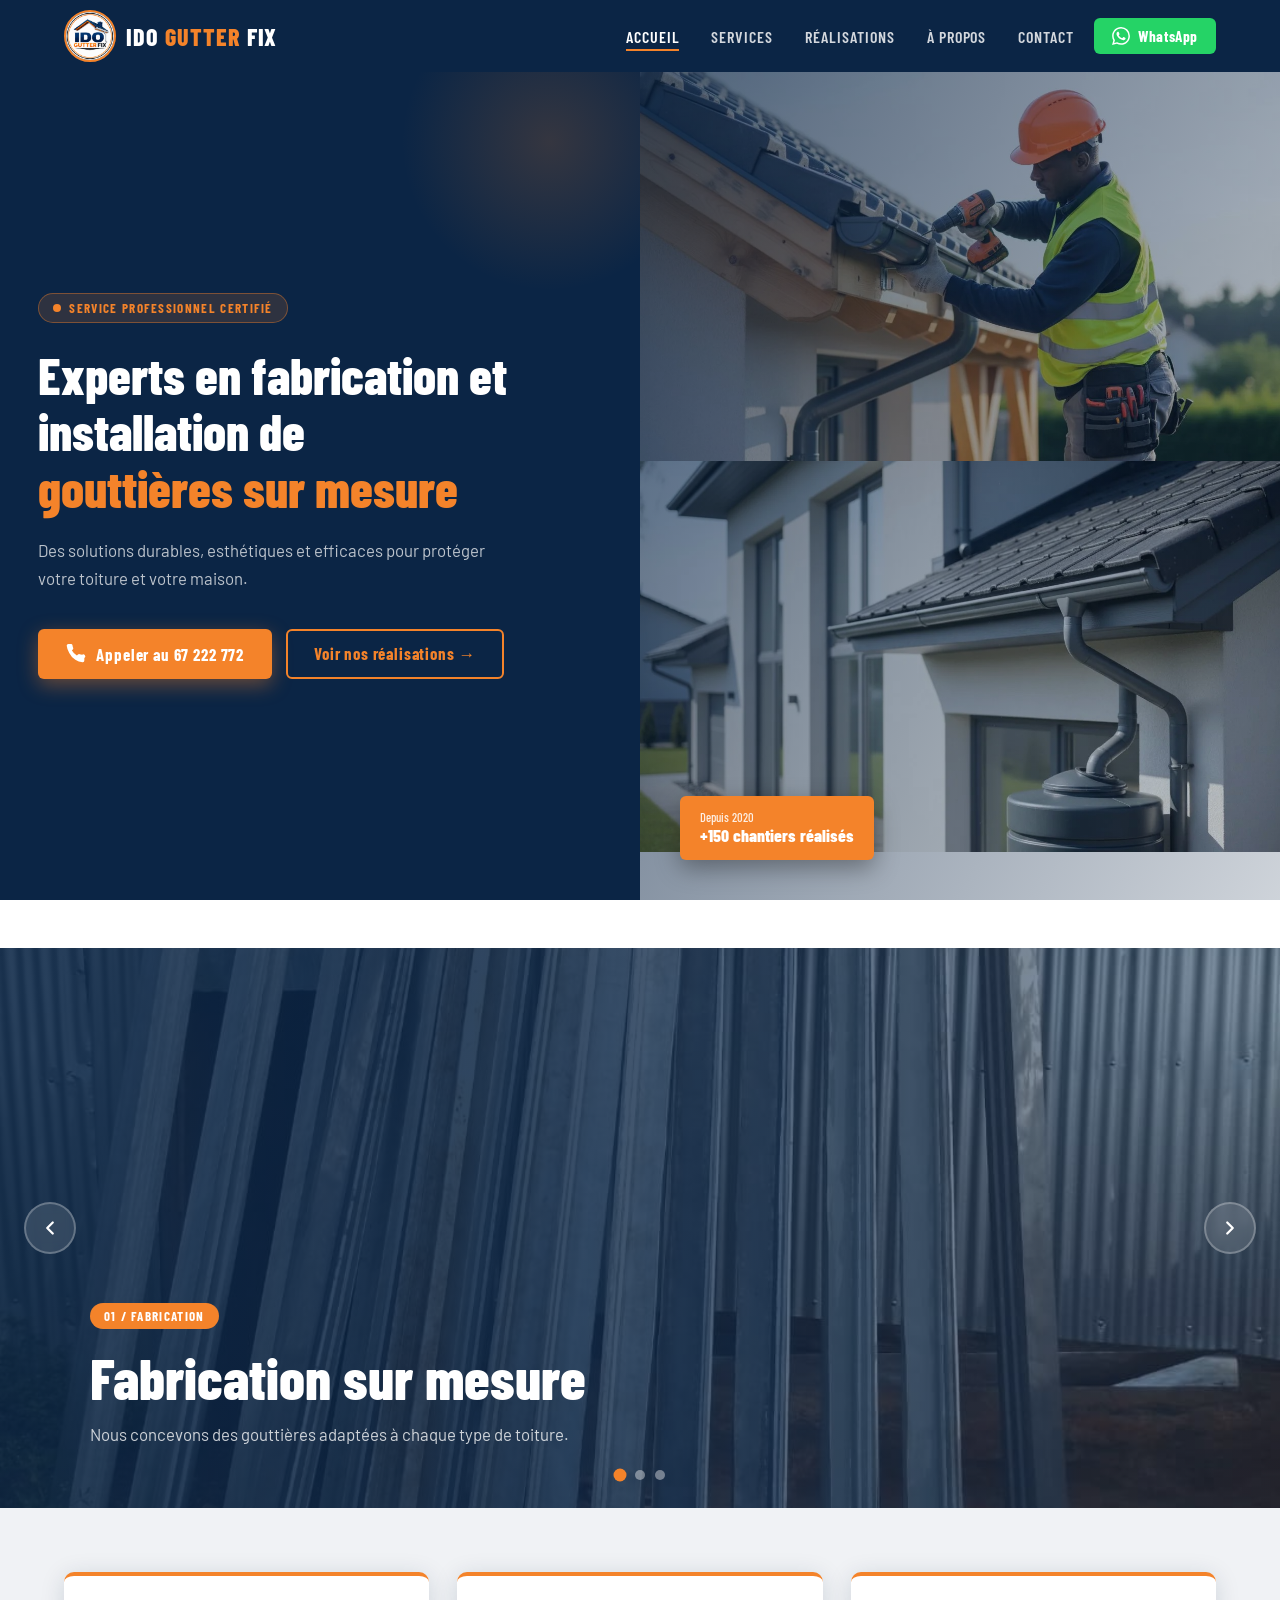
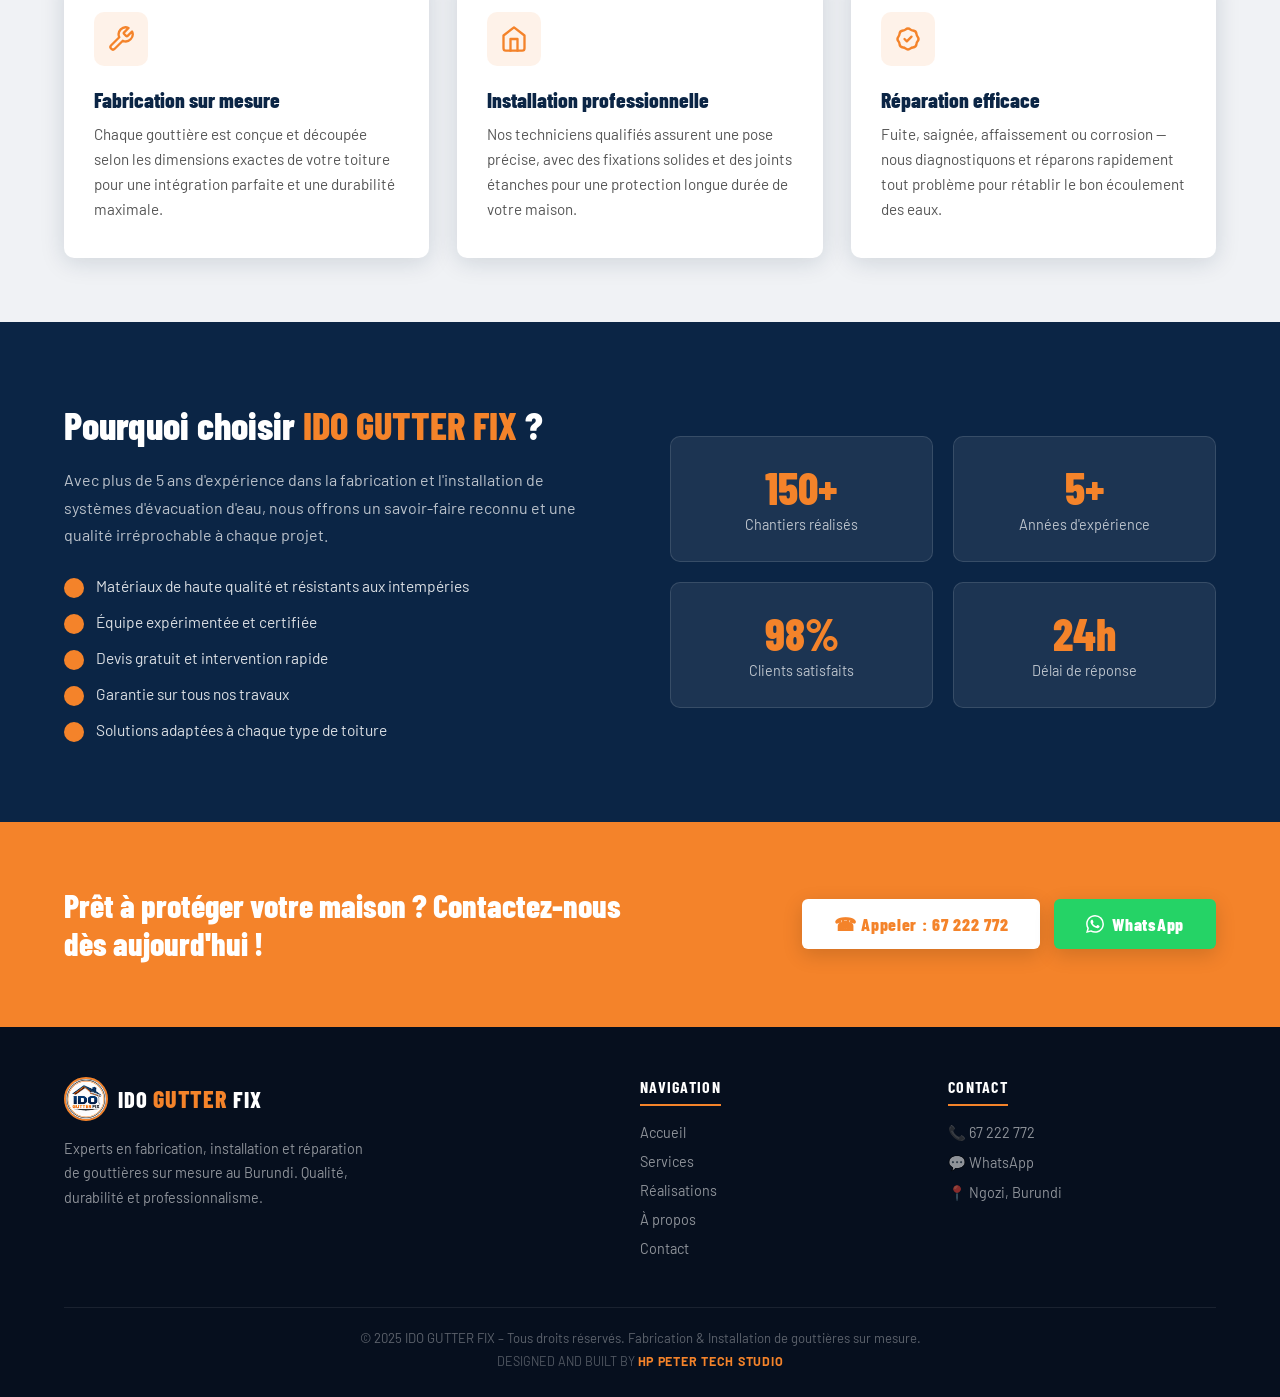
==== index.html @ baf6a90f "now logo displays in the tab" ====
<!doctype html>
<html lang="fr">
  <head>
    <meta charset="UTF-8" />
    <meta name="viewport" content="width=device-width, initial-scale=1.0" />
    <title>IDO GUTTER FIX – Experts en gouttières sur mesure</title>
    <link
      href="https://fonts.googleapis.com/css2?family=Barlow+Condensed:wght@400;600;700;800&family=Barlow:wght@400;500;600&display=swap"
      rel="stylesheet"
    />
    <link rel="icon" href="images/idoGutterFixLogo.png" />
    <link rel="stylesheet" href="styles/index.css" />
  </head>
  <body>
    <!-- ═══════════════════════════════ NAVBAR ═══════════════════════════════ -->
    <nav id="navbar">
      <a href="index.html" class="nav-logo" aria-label="IDO GUTTER FIX">
        <div
          style="
            display: flex;
            flex-direction: row;
            justify-content: center;
            align-items: center;
            column-gap: 10px;
          "
        >
          <img
            src="images/idoGutterFixLogo.png"
            alt="IDO GUTTER FIX Logo"
            onerror="
              this.style.display = 'none';
              this.nextElementSibling.style.display = 'block';
            "
          />
          <span>IDO <em>GUTTER</em> FIX</span>
        </div>
      </a>

      <div class="nav-spacer"></div>

      <button class="nav-toggle" id="navToggle" aria-label="Menu">
        <span></span><span></span><span></span>
      </button>

      <div class="nav-menu" id="navMenu">
        <ul class="nav-links">
          <li><a href="index.html" class="active">Accueil</a></li>
          <li><a href="#services">Services</a></li>
          <li><a href="realisations.html">Réalisations</a></li>
          <li><a href="#apropos">À propos</a></li>
          <li><a href="#contact">Contact</a></li>
        </ul>
      </div>
      <a
        href="https://wa.me/25767222772"
        target="_blank"
        rel="noopener"
        class="btn-wa nav-wa-desktop"
        aria-label="WhatsApp"
      >
        <svg viewBox="0 0 24 24" fill="currentColor">
          <path
            d="M17.472 14.382c-.297-.149-1.758-.867-2.03-.967-.273-.099-.471-.148-.67.15-.197.297-.767.966-.94 1.164-.173.199-.347.223-.644.075-.297-.15-1.255-.463-2.39-1.475-.883-.788-1.48-1.761-1.653-2.059-.173-.297-.018-.458.13-.606.134-.133.298-.347.446-.52.149-.174.198-.298.298-.497.099-.198.05-.371-.025-.52-.075-.149-.669-1.612-.916-2.207-.242-.579-.487-.5-.669-.51-.173-.008-.371-.01-.57-.01-.198 0-.52.074-.792.372-.272.297-1.04 1.016-1.04 2.479 0 1.462 1.065 2.875 1.213 3.074.149.198 2.096 3.2 5.077 4.487.709.306 1.262.489 1.694.625.712.227 1.36.195 1.871.118.571-.085 1.758-.719 2.006-1.413.248-.694.248-1.289.173-1.413-.074-.124-.272-.198-.57-.347m-5.421 7.403h-.004a9.87 9.87 0 01-5.031-1.378l-.361-.214-3.741.982.998-3.648-.235-.374a9.86 9.86 0 01-1.51-5.26c.001-5.45 4.436-9.884 9.888-9.884 2.64 0 5.122 1.03 6.988 2.898a9.825 9.825 0 012.893 6.994c-.003 5.45-4.437 9.884-9.885 9.884m8.413-18.297A11.815 11.815 0 0012.05 0C5.495 0 .16 5.335.157 11.892c0 2.096.547 4.142 1.588 5.945L.057 24l6.305-1.654a11.882 11.882 0 005.683 1.448h.005c6.554 0 11.89-5.335 11.893-11.893a11.821 11.821 0 00-3.48-8.413z"
          />
        </svg>
        WhatsApp
      </a>
    </nav>

    <!-- ═══════════════════════════════ HERO ═════════════════════════════════ -->
    <section class="hero">
      <div class="hero-text">
        <div class="hero-badge">
          <span></span> Service professionnel certifié
        </div>
        <h1 class="hero-title">
          Experts en fabrication et installation de
          <em>gouttières sur mesure</em>
        </h1>
        <p class="hero-sub">
          Des solutions durables, esthétiques et efficaces pour protéger votre
          toiture et votre maison.
        </p>
        <div class="hero-ctas">
          <a href="tel:67222772" class="btn-primary">
            <svg viewBox="0 0 24 24">
              <path
                d="M22 16.92v3a2 2 0 01-2.18 2 19.79 19.79 0 01-8.63-3.07A19.5 19.5 0 013.9 10.8 19.79 19.79 0 01.87 2.18 2 2 0 012.86 0h3a2 2 0 012 1.72 12.84 12.84 0 00.7 2.81 2 2 0 01-.45 2.11L7.09 7.91a16 16 0 006 6l1.27-1.27a2 2 0 012.11-.45 12.84 12.84 0 002.81.7A2 2 0 0122 16.92z"
              />
            </svg>
            Appeler au 67 222 772
          </a>
          <a href="realisations.html" class="btn-outline">
            Voir nos réalisations →
          </a>
        </div>
      </div>

      <div class="hero-img">
        <img src="images/idoGutterFixImg29.jpg" alt="HERO IMAGES">
        <img src="images/idoGutterFixImg31.jpg" alt="HERO IMAGE">
        <div class="hero-img-badge">
          <small>Depuis 2020</small>
          +150 chantiers réalisés
        </div>
      </div>
    </section>

    <!-- ═══════════════════════════════ SLIDER ═══════════════════════════════ -->
    <section class="slider-section" aria-label="Nos services">
      <div class="slider-track" id="sliderTrack">
        <!-- Slide 1 -->
        <div style="background-image: url(images/idoGutterFixImg21.jpg);" class="slide slide-1">
           <div class="slide-content">
            <span class="slide-tag">01 / Fabrication</span>
            <h2 class="slide-title">Fabrication sur mesure</h2>
            <p class="slide-text">
              Nous concevons des gouttières adaptées à chaque type de toiture.
            </p>
          </div>
        </div>

        <!-- Slide 2 -->
        <div style="background-image: url(images/idoGutterFixImg27.jpg);background-position: center;background-size: cover;" class="slide slide-2">
          <div class="slide-content">
            <span class="slide-tag">02 / Installation</span>
            <h2 class="slide-title">Installation professionnelle</h2>
            <p class="slide-text">
              Une pose précise et durable réalisée par des experts.
            </p>
          </div>
        </div>

        <!-- Slide 3 -->
        <div style="background-image: url(images/idoGutterFixImg29.jpg);background-position: center;background-size: cover;" class="slide slide-3">
          <div class="slide-content">
            <span class="slide-tag">03 / Réparation</span>
            <h2 class="slide-title">Réparation efficace</h2>
            <p class="slide-text">
              Nous réparons vos gouttières pour une protection optimale.
            </p>
          </div>
        </div>
      </div>

      <button
        class="slider-arrow slider-prev"
        id="sliderPrev"
        aria-label="Précédent"
      >
        <svg viewBox="0 0 24 24"><polyline points="15 18 9 12 15 6" /></svg>
      </button>
      <button
        class="slider-arrow slider-next"
        id="sliderNext"
        aria-label="Suivant"
      >
        <svg viewBox="0 0 24 24"><polyline points="9 18 15 12 9 6" /></svg>
      </button>

      <div class="slider-dots" id="sliderDots">
        <div class="dot active" data-idx="0"></div>
        <div class="dot" data-idx="1"></div>
        <div class="dot" data-idx="2"></div>
      </div>
    </section>

    <!-- ═══════════════════════════════ SERVICES ═════════════════════════════ -->
    <section class="services-strip" id="services">
      <div class="service-card">
        <div class="service-icon">
          <svg viewBox="0 0 24 24">
            <path
              d="M14.7 6.3a1 1 0 000 1.4l1.6 1.6a1 1 0 001.4 0l3.77-3.77a6 6 0 01-7.94 7.94l-6.91 6.91a2.12 2.12 0 01-3-3l6.91-6.91a6 6 0 017.94-7.94l-3.76 3.76z"
            />
          </svg>
        </div>
        <h3>Fabrication sur mesure</h3>
        <p>
          Chaque gouttière est conçue et découpée selon les dimensions exactes
          de votre toiture pour une intégration parfaite et une durabilité
          maximale.
        </p>
      </div>
      <div class="service-card">
        <div class="service-icon">
          <svg viewBox="0 0 24 24">
            <path d="M3 9l9-7 9 7v11a2 2 0 01-2 2H5a2 2 0 01-2-2z" />
            <polyline points="9 22 9 12 15 12 15 22" />
          </svg>
        </div>
        <h3>Installation professionnelle</h3>
        <p>
          Nos techniciens qualifiés assurent une pose précise, avec des
          fixations solides et des joints étanches pour une protection longue
          durée de votre maison.
        </p>
      </div>
      <div class="service-card">
        <div class="service-icon">
          <svg viewBox="0 0 24 24">
            <path
              d="M9 12l2 2 4-4M7.835 4.697a3.42 3.42 0 001.946-.806 3.42 3.42 0 014.438 0 3.42 3.42 0 001.946.806 3.42 3.42 0 013.138 3.138 3.42 3.42 0 00.806 1.946 3.42 3.42 0 010 4.438 3.42 3.42 0 00-.806 1.946 3.42 3.42 0 01-3.138 3.138 3.42 3.42 0 00-1.946.806 3.42 3.42 0 01-4.438 0 3.42 3.42 0 00-1.946-.806 3.42 3.42 0 01-3.138-3.138 3.42 3.42 0 00-.806-1.946 3.42 3.42 0 010-4.438 3.42 3.42 0 00.806-1.946 3.42 3.42 0 013.138-3.138z"
            />
          </svg>
        </div>
        <h3>Réparation efficace</h3>
        <p>
          Fuite, saignée, affaissement ou corrosion — nous diagnostiquons et
          réparons rapidement tout problème pour rétablir le bon écoulement des
          eaux.
        </p>
      </div>
    </section>

    <!-- ═══════════════════════════════ WHY US ════════════════════════════════ -->
    <section class="why-section" id="apropos">
      <div class="why-text">
        <h2>Pourquoi choisir <span>IDO GUTTER FIX</span> ?</h2>
        <p>
          Avec plus de 5 ans d'expérience dans la fabrication et l'installation
          de systèmes d'évacuation d'eau, nous offrons un savoir-faire reconnu
          et une qualité irréprochable à chaque projet.
        </p>
        <ul class="why-list">
          <li>Matériaux de haute qualité et résistants aux intempéries</li>
          <li>Équipe expérimentée et certifiée</li>
          <li>Devis gratuit et intervention rapide</li>
          <li>Garantie sur tous nos travaux</li>
          <li>Solutions adaptées à chaque type de toiture</li>
        </ul>
      </div>
      <div class="why-stats">
        <div class="stat-card">
          <div class="num">150+</div>
          <div class="label">Chantiers réalisés</div>
        </div>
        <div class="stat-card">
          <div class="num">5+</div>
          <div class="label">Années d'expérience</div>
        </div>
        <div class="stat-card">
          <div class="num">98%</div>
          <div class="label">Clients satisfaits</div>
        </div>
        <div class="stat-card">
          <div class="num">24h</div>
          <div class="label">Délai de réponse</div>
        </div>
      </div>
    </section>

    <!-- ═══════════════════════════════ CTA BANNER ═══════════════════════════ -->
    <section class="cta-banner" id="contact">
      <h2>Prêt à protéger votre maison ? Contactez-nous dès aujourd'hui !</h2>
      <div class="cta-btns">
        <a href="tel:67222772" class="btn-white">☎ Appeler : 67 222 772</a>
        <a
          href="https://wa.me/25767222772"
          target="_blank"
          rel="noopener"
          class="btn-white btn-white-wa"
          ><svg viewBox="0 0 24 24" fill="currentColor">
            <path
              d="M17.472 14.382c-.297-.149-1.758-.867-2.03-.967-.273-.099-.471-.148-.67.15-.197.297-.767.966-.94 1.164-.173.199-.347.223-.644.075-.297-.15-1.255-.463-2.39-1.475-.883-.788-1.48-1.761-1.653-2.059-.173-.297-.018-.458.13-.606.134-.133.298-.347.446-.52.149-.174.198-.298.298-.497.099-.198.05-.371-.025-.52-.075-.149-.669-1.612-.916-2.207-.242-.579-.487-.5-.669-.51-.173-.008-.371-.01-.57-.01-.198 0-.52.074-.792.372-.272.297-1.04 1.016-1.04 2.479 0 1.462 1.065 2.875 1.213 3.074.149.198 2.096 3.2 5.077 4.487.709.306 1.262.489 1.694.625.712.227 1.36.195 1.871.118.571-.085 1.758-.719 2.006-1.413.248-.694.248-1.289.173-1.413-.074-.124-.272-.198-.57-.347m-5.421 7.403h-.004a9.87 9.87 0 01-5.031-1.378l-.361-.214-3.741.982.998-3.648-.235-.374a9.86 9.86 0 01-1.51-5.26c.001-5.45 4.436-9.884 9.888-9.884 2.64 0 5.122 1.03 6.988 2.898a9.825 9.825 0 012.893 6.994c-.003 5.45-4.437 9.884-9.885 9.884m8.413-18.297A11.815 11.815 0 0012.05 0C5.495 0 .16 5.335.157 11.892c0 2.096.547 4.142 1.588 5.945L.057 24l6.305-1.654a11.882 11.882 0 005.683 1.448h.005c6.554 0 11.89-5.335 11.893-11.893a11.821 11.821 0 00-3.48-8.413z"
            />
          </svg>
          WhatsApp</a
        >
      </div>
    </section>

    <!-- ═══════════════════════════════ FOOTER ═══════════════════════════════ -->
    <footer>
      <div class="footer-grid">
        <div class="footer-brand">
          <span
            style="
              display: none;
              font-family: &quot;Barlow Condensed&quot;, sans-serif;
              font-weight: 800;
              font-size: 1.4rem;
              color: #fff;
            "
            >IDO <span style="color: var(--orange)">GUTTER</span> FIX</span
          >
          <a href="index.html" class="nav-logo">
            <div
              style="
                display: flex;
                flex-direction: row;
                align-items: center;
                column-gap: 10px;
              "
            >
              <img
                src="images/idoGutterFixLogo.png"
                alt="IDO GUTTER FIX"
                style="
                  height: 44px;
                  width: 44px;
                  object-fit: cover;
                  border-radius: 50%;
                  border: 2px solid var(--orange);
                "
                onerror="
                  this.style.display = 'none';
                  this.nextElementSibling.style.display = 'block';
                "
              />
              <span
                style="
                  font-family: &quot;Barlow Condensed&quot;, sans-serif;
                  font-weight: 800;
                  font-size: 1.4rem;
                  color: #fff;
                "
                >IDO <span style="color: var(--orange)">GUTTER</span> FIX</span
              >
            </div>
          </a>
          <p>
            Experts en fabrication, installation et réparation de gouttières sur
            mesure au Burundi. Qualité, durabilité et professionnalisme.
          </p>
        </div>
        <div class="footer-col">
          <h4>Navigation</h4>
          <ul>
            <li><a href="index.html">Accueil</a></li>
            <li><a href="#services">Services</a></li>
            <li><a href="realisations.html">Réalisations</a></li>
            <li><a href="#apropos">À propos</a></li>
            <li><a href="#contact">Contact</a></li>
          </ul>
        </div>
        <div class="footer-col">
          <h4>Contact</h4>
          <ul>
            <li><a href="tel:67222772">📞 67 222 772</a></li>
            <li>
              <a href="https://wa.me/25767222772" target="_blank"
                >💬 WhatsApp</a
              >
            </li>
            <li><a href="#">📍 Ngozi, Burundi</a></li>
          </ul>
        </div>
      </div>
      <div class="footer-bottom">
        © 2025 IDO GUTTER FIX – Tous droits réservés. Fabrication & Installation
        de gouttières sur mesure.<br /><span
          style="
            margin-top: 8px;
            display: inline-block;
            font-size: 0.78rem;
            color: rgba(255, 255, 255, 0.3);
          "
          >DESIGNED AND BUILT BY
          <a
            href="https://hppeter.vercel.app"
            target="_blank"
            rel="noopener"
            style="
              color: var(--orange);
              font-weight: 700;
              letter-spacing: 0.06em;
              transition: color 0.3s;
            "
            onmouseover="this.style.color = '#fff'"
            onmouseout="this.style.color = 'var(--orange)'"
            >HP PETER TECH STUDIO</a
          ></span
        >
      </div>
    </footer>

    <!-- ═══════════════════════════════ JS ════════════════════════════════════ -->
    <script>
      /* ── Navbar shadow on scroll ── */
      const navbar = document.getElementById("navbar");
      window.addEventListener("scroll", () => {
        navbar.classList.toggle("scrolled", window.scrollY > 20);
      });

      /* ── Mobile nav toggle ── */
      const navToggle = document.getElementById("navToggle");
      const navMenu = document.getElementById("navMenu");
      navToggle.addEventListener("click", () =>
        navMenu.classList.toggle("open"),
      );

      /* ── Slider ── */
      const track = document.getElementById("sliderTrack");
      const dots = document.querySelectorAll(".dot");
      const total = 3;
      let cur = 0,
        timer;

      function goTo(idx) {
        cur = (idx + total) % total;
        track.style.transform = `translateX(-${cur * 100}%)`;
        dots.forEach((d, i) => d.classList.toggle("active", i === cur));
      }

      function next() {
        goTo(cur + 1);
      }
      function prev() {
        goTo(cur - 1);
      }

      document.getElementById("sliderNext").addEventListener("click", () => {
        next();
        restart();
      });
      document.getElementById("sliderPrev").addEventListener("click", () => {
        prev();
        restart();
      });
      dots.forEach((d) =>
        d.addEventListener("click", () => {
          goTo(+d.dataset.idx);
          restart();
        }),
      );

      function start() {
        timer = setInterval(next, 4500);
      }
      function restart() {
        clearInterval(timer);
        start();
      }
      start();
    </script>
  </body>
</html>
---- styles/index.css ----
/* ─── TOKENS ─────────────────────────────────────────────── */
:root {
  --blue: #0b2545;
  --blue-mid: #134074;
  --orange: #f4832a;
  --orange-d: #d96a10;
  --white: #ffffff;
  --gray: #f0f2f5;
  --text: #1a1a2e;
  --nav-h: 72px;
  --radius: 6px;
  --shadow: 0 4px 24px rgba(11, 37, 69, 0.15);
  --trans: 0.3s ease;
}

/* ─── RESET ──────────────────────────────────────────────── */
*,
*::before,
*::after {
  box-sizing: border-box;
  margin: 0;
  padding: 0;
}
html {
  scroll-behavior: smooth;
}
body {
  font-family: "Barlow", sans-serif;
  color: var(--text);
  background: var(--white);
}
img {
  display: block;
  max-width: 100%;
}
a {
  text-decoration: none;
  color: inherit;
}

/* ─── NAVBAR ─────────────────────────────────────────────── */
#navbar {
  position: sticky;
  top: 0;
  z-index: 1000;
  height: var(--nav-h);
  background: var(--blue);
  display: flex;
  align-items: center;
  padding: 0 5%;
  transition: box-shadow var(--trans);
}
#navbar.scrolled {
  box-shadow: 0 4px 20px rgba(0, 0, 0, 0.35);
}

.nav-logo img {
  height: 52px;
  width: 52px;
  object-fit: cover;
  border-radius: 50%;
  border: 2px solid var(--orange);
}
.nav-logo span {
  font-family: "Barlow Condensed", sans-serif;
  font-weight: 800;
  font-size: 1.5rem;
  color: var(--white);
  letter-spacing: 0.04em;
}
.nav-logo span em {
  color: var(--orange);
  font-style: normal;
}

.nav-spacer {
  flex: 1;
}

.nav-links {
  display: flex;
  align-items: center;
  gap: 2rem;
  list-style: none;
}
.nav-links a {
  font-family: "Barlow Condensed", sans-serif;
  font-weight: 600;
  font-size: 1rem;
  color: rgba(255, 255, 255, 0.82);
  letter-spacing: 0.06em;
  text-transform: uppercase;
  padding-bottom: 3px;
  border-bottom: 2px solid transparent;
  transition:
    color var(--trans),
    border-color var(--trans);
}
.nav-links a:hover,
.nav-links a.active {
  color: var(--white);
  border-color: var(--orange);
}

.btn-wa {
  display: flex;
  align-items: center;
  gap: 8px;
  background: #25d366;
  color: var(--white);
  padding: 9px 18px;
  border-radius: var(--radius);
  font-family: "Barlow Condensed", sans-serif;
  font-weight: 700;
  font-size: 0.95rem;
  letter-spacing: 0.04em;
  transition:
    background var(--trans),
    transform var(--trans);
  white-space: nowrap;
}
.btn-wa:hover {
  background: #1ebe59;
  transform: translateY(-1px);
}
.btn-wa svg {
  width: 18px;
  height: 18px;
  fill: currentColor;
}

/* hamburger */
.nav-toggle {
  display: none;
  flex-direction: column;
  gap: 5px;
  cursor: pointer;
  padding: 6px;
}
.nav-toggle span {
  width: 26px;
  height: 2px;
  background: var(--white);
  border-radius: 2px;
  transition: var(--trans);
}

/* ─── HERO ───────────────────────────────────────────────── */
.hero {
  display: grid;
  grid-template-columns: 1fr 1fr;
  min-height: calc(100vh - var(--nav-h));
  margin-bottom: 48px;
}

.hero-text {
  background: var(--blue);
  display: flex;
  flex-direction: column;
  justify-content: center;
  padding: 80px 6%;
  position: relative;
  overflow: hidden;
}
.hero-text::before {
  content: "";
  position: absolute;
  top: -80px;
  right: -60px;
  width: 300px;
  height: 300px;
  background: radial-gradient(
    circle,
    rgba(244, 131, 42, 0.18) 0%,
    transparent 70%
  );
  border-radius: 50%;
}
.hero-badge {
  display: inline-flex;
  align-items: center;
  gap: 8px;
  background: rgba(244, 131, 42, 0.15);
  border: 1px solid rgba(244, 131, 42, 0.4);
  color: var(--orange);
  padding: 6px 14px;
  border-radius: 40px;
  font-family: "Barlow Condensed", sans-serif;
  font-weight: 700;
  font-size: 0.82rem;
  letter-spacing: 0.1em;
  text-transform: uppercase;
  margin-bottom: 24px;
  width: fit-content;
}
.hero-badge span {
  width: 8px;
  height: 8px;
  background: var(--orange);
  border-radius: 50%;
  animation: pulse 1.8s infinite;
}
@keyframes pulse {
  0%,
  100% {
    opacity: 1;
    transform: scale(1);
  }
  50% {
    opacity: 0.5;
    transform: scale(1.4);
  }
}

.hero-title {
  font-family: "Barlow Condensed", sans-serif;
  font-weight: 800;
  font-size: clamp(2rem, 4vw, 3.2rem);
  line-height: 1.1;
  color: var(--white);
  margin-bottom: 20px;
}
.hero-title em {
  color: var(--orange);
  font-style: normal;
  display: block;
}

.hero-sub {
  font-size: 1.05rem;
  line-height: 1.7;
  color: rgba(255, 255, 255, 0.72);
  max-width: 480px;
  margin-bottom: 36px;
}

.hero-ctas {
  display: flex;
  flex-wrap: wrap;
  gap: 14px;
}

.btn-primary {
  display: inline-flex;
  align-items: center;
  gap: 10px;
  background: var(--orange);
  color: var(--white);
  padding: 14px 28px;
  border-radius: var(--radius);
  font-family: "Barlow Condensed", sans-serif;
  font-weight: 700;
  font-size: 1.05rem;
  letter-spacing: 0.05em;
  transition:
    background var(--trans),
    transform var(--trans),
    box-shadow var(--trans);
  box-shadow: 0 6px 20px rgba(244, 131, 42, 0.4);
}
.btn-primary:hover {
  background: var(--orange-d);
  transform: translateY(-2px);
  box-shadow: 0 10px 28px rgba(244, 131, 42, 0.5);
}
.btn-primary svg {
  width: 20px;
  height: 20px;
  fill: currentColor;
}

.btn-outline {
  display: inline-flex;
  align-items: center;
  gap: 10px;
  background: transparent;
  color: var(--orange);
  border: 2px solid var(--orange);
  padding: 12px 26px;
  border-radius: var(--radius);
  font-family: "Barlow Condensed", sans-serif;
  font-weight: 700;
  font-size: 1.05rem;
  letter-spacing: 0.05em;
  transition:
    background var(--trans),
    color var(--trans),
    transform var(--trans);
}
.btn-outline:hover {
  background: var(--orange);
  color: var(--white);
  transform: translateY(-2px);
}

/* hero image side */
.hero-img {
  position: relative;
  overflow: hidden;
  min-height: 420px;
}
.hero-img::after {
  content: "";
  position: absolute;
  inset: 0;
  background: linear-gradient(
    120deg,
    rgba(11, 37, 69, 0.7) 0%,
    rgba(11, 37, 69, 0.2) 100%
  );
}
.hero-img-badge {
  position: absolute;
  bottom: 40px;
  left: 40px;
  z-index: 2;
  background: var(--orange);
  color: var(--white);
  padding: 14px 20px;
  border-radius: var(--radius);
  font-family: "Barlow Condensed", sans-serif;
  font-weight: 800;
  font-size: 1.1rem;
  box-shadow: 0 8px 24px rgba(0, 0, 0, 0.35);
}
.hero-img-badge small {
  display: block;
  font-size: 0.78rem;
  font-weight: 500;
  opacity: 0.88;
}

/* ─── SLIDER ─────────────────────────────────────────────── */
.slider-section {
  position: relative;
  overflow: hidden;
  margin-top: 48px;
}
.slider-track {
  display: flex;
  transition: transform 0.7s cubic-bezier(0.77, 0, 0.18, 1);
}
.slide {
  flex: 0 0 100%;
  min-height: 560px;
  position: relative;
  overflow: hidden;
  background-size: cover;
  background-position: center;
  background-repeat: no-repeat;
}
.slide::before {
  content: "";
  position: absolute;
  inset: 0;
  background: linear-gradient(
    to right,
    rgba(11, 37, 69, 0.85) 40%,
    rgba(11, 37, 69, 0.4) 100%
  );
}
.slide-1 {
  background-image: url();
}

/* zoom effect */
.slide-active .slide-img-bg {
  animation: zoomSlide 5s ease forwards;
}
@keyframes zoomSlide {
  from {
    transform: scale(1);
  }
  to {
    transform: scale(1.06);
  }
}

.slide-content {
  position: absolute;
  inset: 0;
  z-index: 2;
  display: flex;
  flex-direction: column;
  justify-content: flex-end;
  padding: 60px 7%;
}
.slide-tag {
  display: inline-block;
  background: var(--orange);
  color: var(--white);
  padding: 5px 14px;
  border-radius: 40px;
  font-family: "Barlow Condensed", sans-serif;
  font-weight: 700;
  font-size: 0.82rem;
  letter-spacing: 0.1em;
  text-transform: uppercase;
  margin-bottom: 18px;
  width: fit-content;
}
.slide-title {
  font-family: "Barlow Condensed", sans-serif;
  font-weight: 800;
  font-size: clamp(2rem, 5vw, 3.6rem);
  color: var(--white);
  line-height: 1.05;
  margin-bottom: 14px;
}
.slide-text {
  font-size: 1.05rem;
  color: rgba(255, 255, 255, 0.78);
  max-width: 520px;
  line-height: 1.6;
}

/* arrows */
.slider-arrow {
  position: absolute;
  top: 50%;
  z-index: 10;
  transform: translateY(-50%);
  background: rgba(255, 255, 255, 0.12);
  border: 2px solid rgba(255, 255, 255, 0.25);
  color: var(--white);
  width: 52px;
  height: 52px;
  border-radius: 50%;
  cursor: pointer;
  display: flex;
  align-items: center;
  justify-content: center;
  transition:
    background var(--trans),
    border-color var(--trans);
  backdrop-filter: blur(6px);
}
.slider-arrow:hover {
  background: var(--orange);
  border-color: var(--orange);
}
.slider-arrow svg {
  width: 22px;
  height: 22px;
  fill: none;
  stroke: currentColor;
  stroke-width: 2.5;
  stroke-linecap: round;
  stroke-linejoin: round;
}
.slider-prev {
  left: 24px;
}
.slider-next {
  right: 24px;
}

/* dots */
.slider-dots {
  position: absolute;
  bottom: 28px;
  left: 50%;
  transform: translateX(-50%);
  display: flex;
  gap: 10px;
  z-index: 10;
}
.dot {
  width: 10px;
  height: 10px;
  border-radius: 50%;
  background: rgba(255, 255, 255, 0.4);
  cursor: pointer;
  transition:
    background var(--trans),
    transform var(--trans);
}
.dot.active {
  background: var(--orange);
  transform: scale(1.3);
}

/* ─── SERVICES STRIP ─────────────────────────────────────── */
.services-strip {
  background: var(--gray);
  padding: 64px 5%;
  display: grid;
  grid-template-columns: repeat(3, 1fr);
  gap: 28px;
}
.service-card {
  background: var(--white);
  border-radius: 10px;
  padding: 36px 30px;
  box-shadow: var(--shadow);
  border-top: 4px solid var(--orange);
  transition:
    transform var(--trans),
    box-shadow var(--trans);
}
.service-card:hover {
  transform: translateY(-6px);
  box-shadow: 0 12px 36px rgba(11, 37, 69, 0.2);
}
.service-icon {
  width: 54px;
  height: 54px;
  background: rgba(244, 131, 42, 0.1);
  border-radius: 10px;
  display: flex;
  align-items: center;
  justify-content: center;
  margin-bottom: 20px;
}
.service-icon svg {
  width: 28px;
  height: 28px;
  fill: none;
  stroke: var(--orange);
  stroke-width: 2;
  stroke-linecap: round;
  stroke-linejoin: round;
}
.service-card h3 {
  font-family: "Barlow Condensed", sans-serif;
  font-weight: 800;
  font-size: 1.35rem;
  color: var(--blue);
  margin-bottom: 10px;
}
.service-card p {
  font-size: 0.95rem;
  line-height: 1.65;
  color: #555;
}

/* ─── WHY US ─────────────────────────────────────────────── */
.why-section {
  background: var(--blue);
  padding: 80px 5%;
  display: grid;
  grid-template-columns: 1fr 1fr;
  gap: 60px;
  align-items: center;
}
.why-text h2 {
  font-family: "Barlow Condensed", sans-serif;
  font-weight: 800;
  font-size: clamp(1.8rem, 3vw, 2.8rem);
  color: var(--white);
  margin-bottom: 18px;
}
.why-text h2 span {
  color: var(--orange);
}
.why-text p {
  color: rgba(255, 255, 255, 0.72);
  font-size: 1rem;
  line-height: 1.7;
  margin-bottom: 28px;
}

.why-list {
  list-style: none;
  display: flex;
  flex-direction: column;
  gap: 14px;
}
.why-list li {
  display: flex;
  align-items: flex-start;
  gap: 12px;
  color: rgba(255, 255, 255, 0.85);
  font-size: 0.97rem;
}
.why-list li::before {
  content: "";
  flex-shrink: 0;
  width: 20px;
  height: 20px;
  margin-top: 2px;
  background: var(--orange);
  border-radius: 50%;
  /* background-image: url("data:image/svg+xml,%3Csvg xmlns='http://www.w3.org/2000/svg' viewBox='0 0 20 20' fill='none' stroke='white' stroke-width='2.5' stroke-linecap='round' stroke-linejoin='round'%3E%3Cpath d='M4 10l4 4 8-8'/%3E%3C/svg%3E"); */
  background-size: cover;
}

.why-stats {
  display: grid;
  grid-template-columns: 1fr 1fr;
  gap: 20px;
}
.stat-card {
  background: rgba(255, 255, 255, 0.07);
  border: 1px solid rgba(255, 255, 255, 0.12);
  border-radius: 10px;
  padding: 28px 24px;
  text-align: center;
  transition: background var(--trans);
}
.stat-card:hover {
  background: rgba(255, 255, 255, 0.12);
}
.stat-card .num {
  font-family: "Barlow Condensed", sans-serif;
  font-weight: 800;
  font-size: 2.8rem;
  color: var(--orange);
  line-height: 1;
}
.stat-card .label {
  font-size: 0.9rem;
  color: rgba(255, 255, 255, 0.7);
  margin-top: 6px;
}

/* ─── CTA BANNER ─────────────────────────────────────────── */
.cta-banner {
  background: var(--orange);
  padding: 64px 5%;
  display: flex;
  flex-wrap: wrap;
  align-items: center;
  justify-content: space-between;
  gap: 28px;
}
.cta-banner h2 {
  font-family: "Barlow Condensed", sans-serif;
  font-weight: 800;
  font-size: clamp(1.6rem, 2.5vw, 2.2rem);
  color: var(--white);
  max-width: 560px;
  line-height: 1.2;
}
.btn-white {
  background: var(--white);
  color: var(--orange);
  padding: 14px 32px;
  border-radius: var(--radius);
  font-family: "Barlow Condensed", sans-serif;
  font-weight: 800;
  font-size: 1.1rem;
  letter-spacing: 0.04em;
  transition:
    background var(--trans),
    color var(--trans),
    transform var(--trans);
  box-shadow: 0 6px 20px rgba(0, 0, 0, 0.15);
  white-space: nowrap;
}
.btn-white:hover {
  background: var(--blue);
  color: var(--white);
  transform: translateY(-2px);
}

/* ─── FOOTER ─────────────────────────────────────────────── */
footer {
  background: #060f1e;
  padding: 50px 5% 28px;
}
.footer-grid {
  display: grid;
  grid-template-columns: 2fr 1fr 1fr;
  gap: 40px;
  margin-bottom: 40px;
}
.footer-brand p {
  color: rgba(255, 255, 255, 0.55);
  font-size: 0.9rem;
  line-height: 1.7;
  margin-top: 16px;
  max-width: 300px;
}
.footer-col h4 {
  font-family: "Barlow Condensed", sans-serif;
  font-weight: 700;
  font-size: 1rem;
  color: var(--white);
  text-transform: uppercase;
  letter-spacing: 0.08em;
  margin-bottom: 16px;
  padding-bottom: 8px;
  border-bottom: 2px solid var(--orange);
  display: inline-block;
}
.footer-col ul {
  list-style: none;
}
.footer-col ul li {
  margin-bottom: 10px;
}
.footer-col ul li a {
  color: rgba(255, 255, 255, 0.55);
  font-size: 0.9rem;
  transition: color var(--trans);
}
.footer-col ul li a:hover {
  color: var(--orange);
}
.footer-bottom {
  border-top: 1px solid rgba(255, 255, 255, 0.08);
  padding-top: 22px;
  text-align: center;
  color: rgba(255, 255, 255, 0.35);
  font-size: 0.82rem;
}

/* ─── MOBILE NAV ─────────────────────────────────────────── */
@media (max-width: 900px) {
  .nav-toggle {
    display: flex;
  }
  .nav-menu {
    position: fixed;
    top: var(--nav-h);
    left: 0;
    right: 0;
    background: var(--blue);
    padding: 28px 5%;
    display: none;
    flex-direction: column;
    gap: 0;
    box-shadow: 0 8px 24px rgba(0, 0, 0, 0.3);
    z-index: 999;
  }
  .nav-menu.open {
    display: flex;
  }
  .nav-links {
    flex-direction: column;
    align-items: flex-start;
    gap: 0;
  }
  .nav-links li {
    width: 100%;
  }
  .nav-links a {
    display: block;
    padding: 14px 0;
    border-bottom: 1px solid rgba(255, 255, 255, 0.1);
    font-size: 1.1rem;
  }
  .btn-wa {
    margin-top: 18px;
    width: fit-content;
  }

  .hero {
    grid-template-columns: 1fr;
  }
  .hero-img {
    min-height: 280px;
    order: -1;
  }

  .services-strip {
    grid-template-columns: 1fr;
  }
  .why-section {
    grid-template-columns: 1fr;
  }
  .footer-grid {
    grid-template-columns: 1fr;
  }
}
@media (max-width: 600px) {
  .cta-banner {
    flex-direction: column;
    text-align: center;
  }
  .why-stats {
    grid-template-columns: 1fr 1fr;
  }
}

/* ── WhatsApp button position fixes ── */
.nav-wa-desktop {
  flex-shrink: 0;
  margin-left: 20px;
}
/* On mobile: show wa btn between logo and burger */
@media (max-width: 900px) {
  #navbar {
    flex-wrap: nowrap;
  }
  .nav-wa-desktop {
    order: 2; /* logo=1(default) | wa=2 | toggle=3 */
    margin-left: auto;
    margin-right: 12px;
    padding: 7px 12px;
    font-size: 0.82rem;
  }
  .nav-toggle {
    order: 3;
  }
  .nav-spacer {
    display: none;
  }
}

/* ── CTA buttons side-by-side ── */
.cta-btns {
  display: flex;
  flex-wrap: wrap;
  gap: 14px;
  align-items: center;
}
.btn-white-wa {
  display: inline-flex;
  align-items: center;
  gap: 8px;
  background: #25d366;
  color: var(--white);
  border: none;
}
.btn-white-wa:hover {
  background: #1ebe59;
  color: var(--white);
}
.btn-white-wa svg {
  width: 18px;
  height: 18px;
}
@media (max-width: 600px) {
  .cta-btns {
    flex-direction: column;
    align-items: center;
  }
}
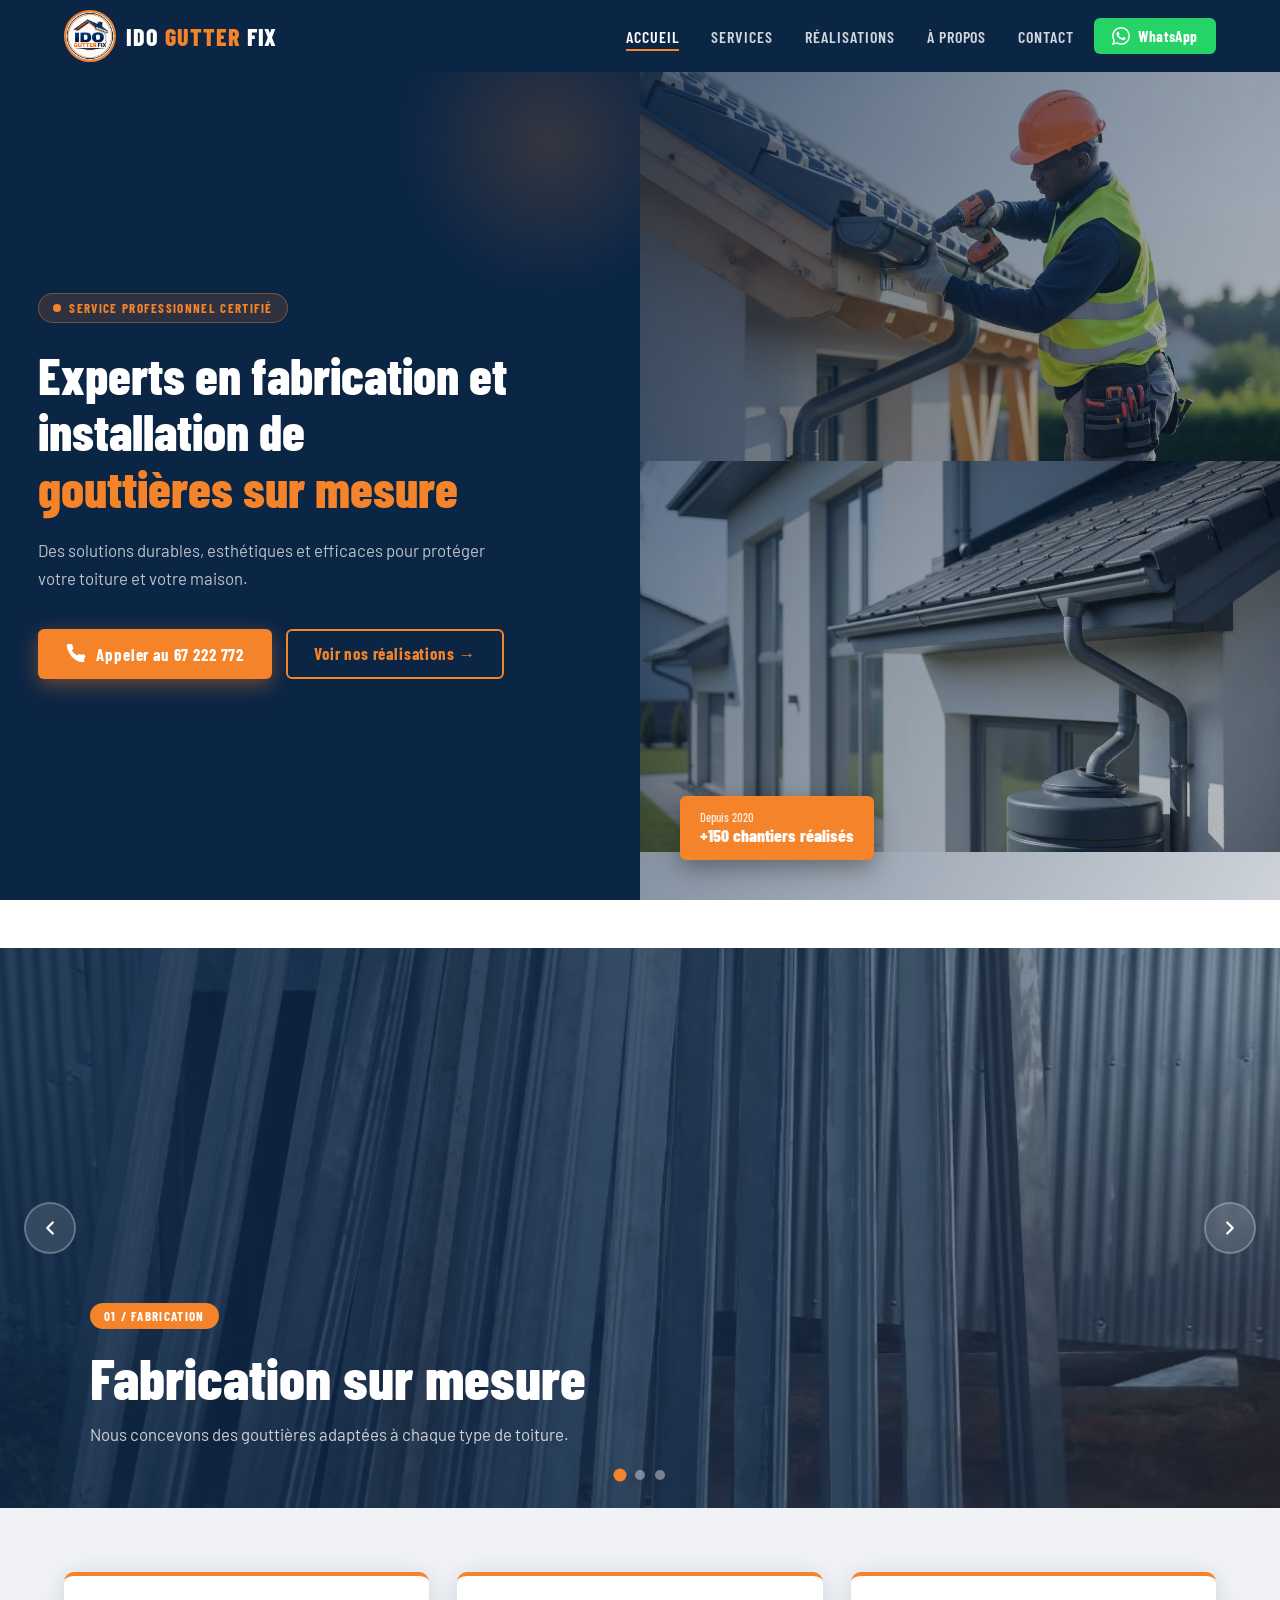
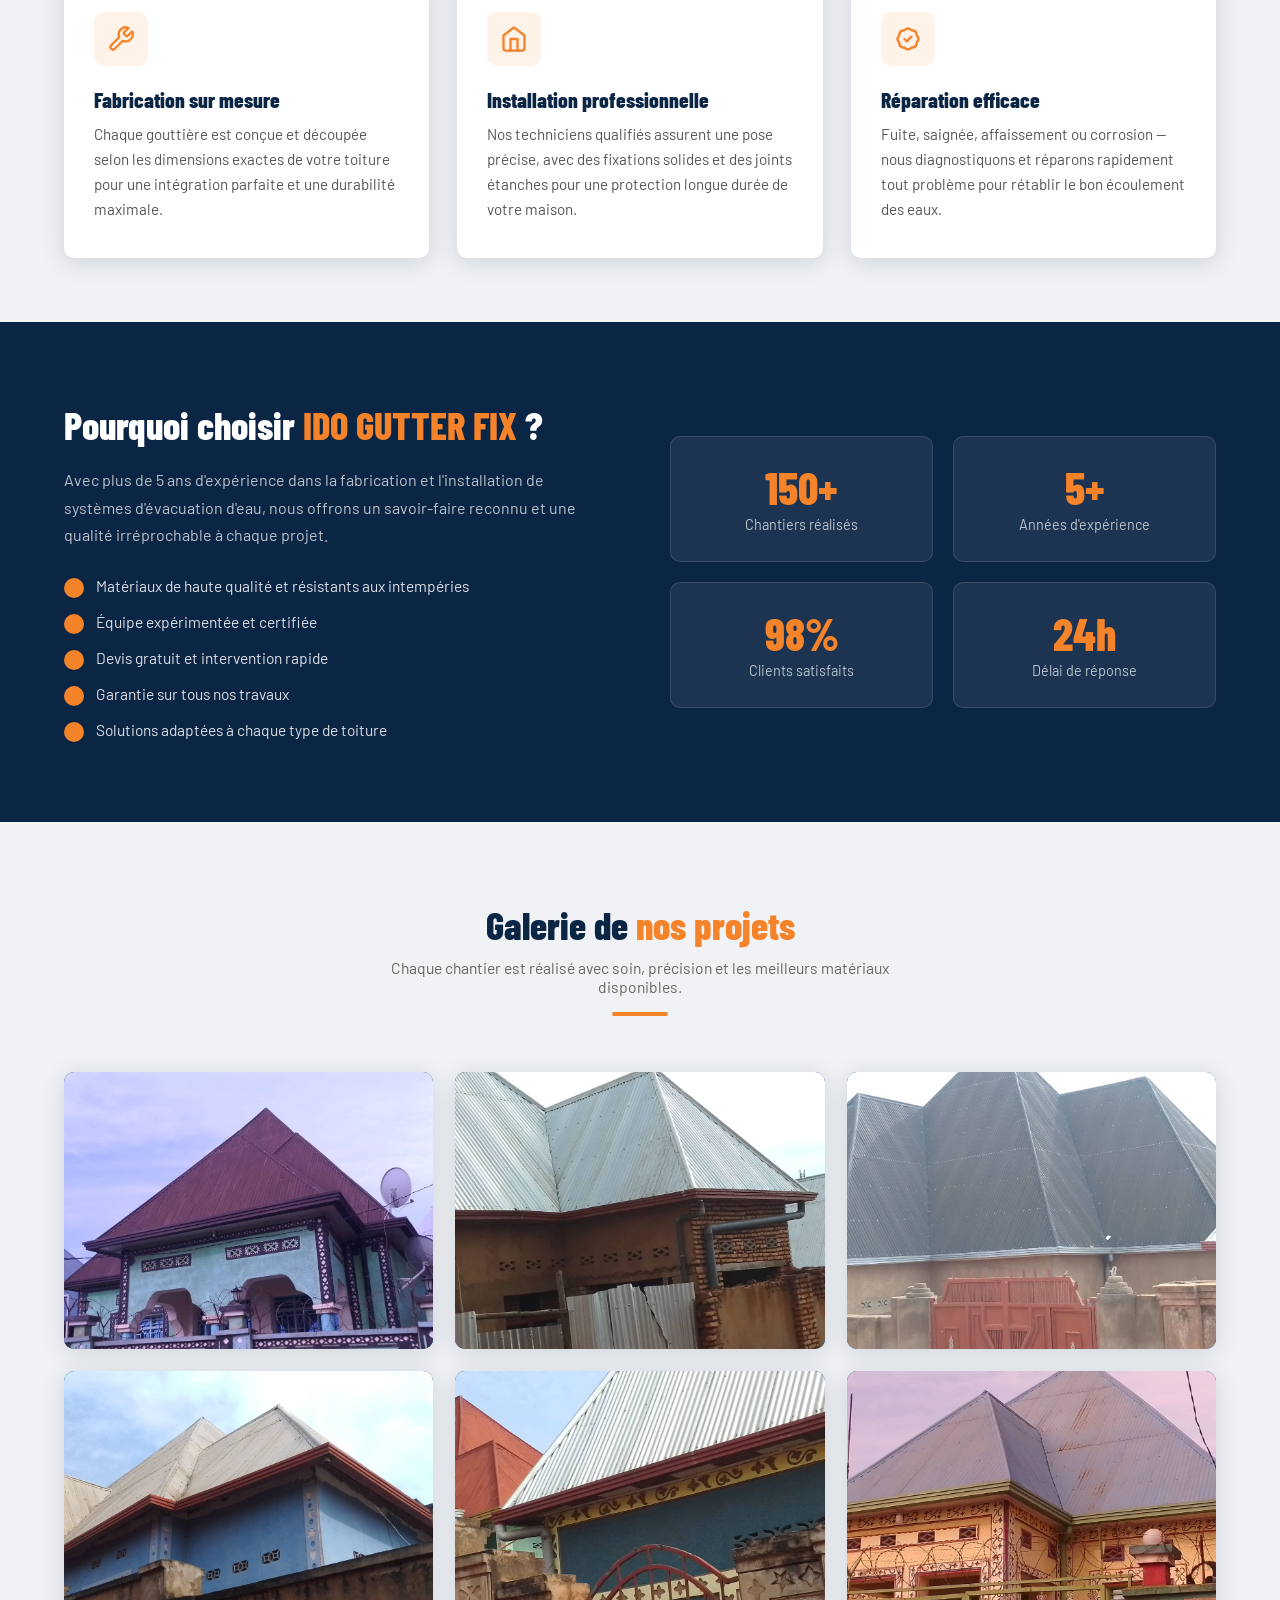
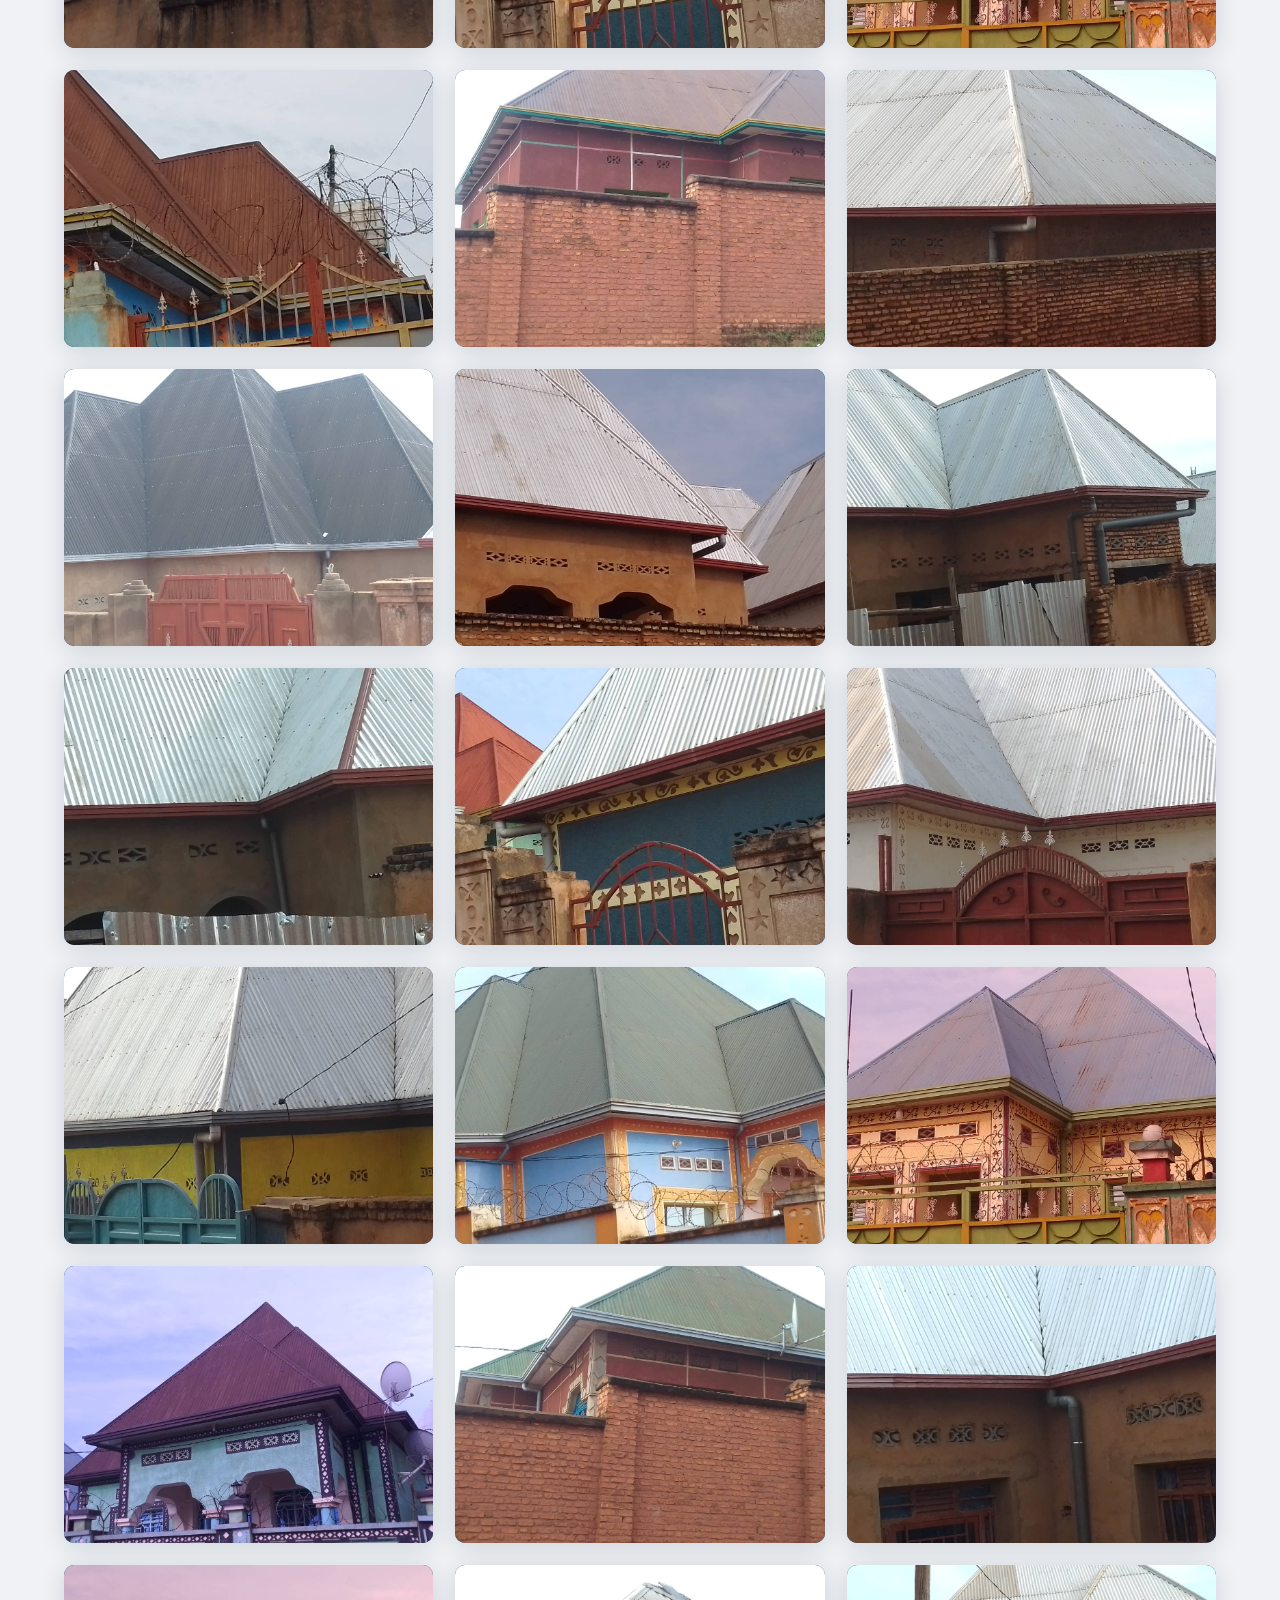
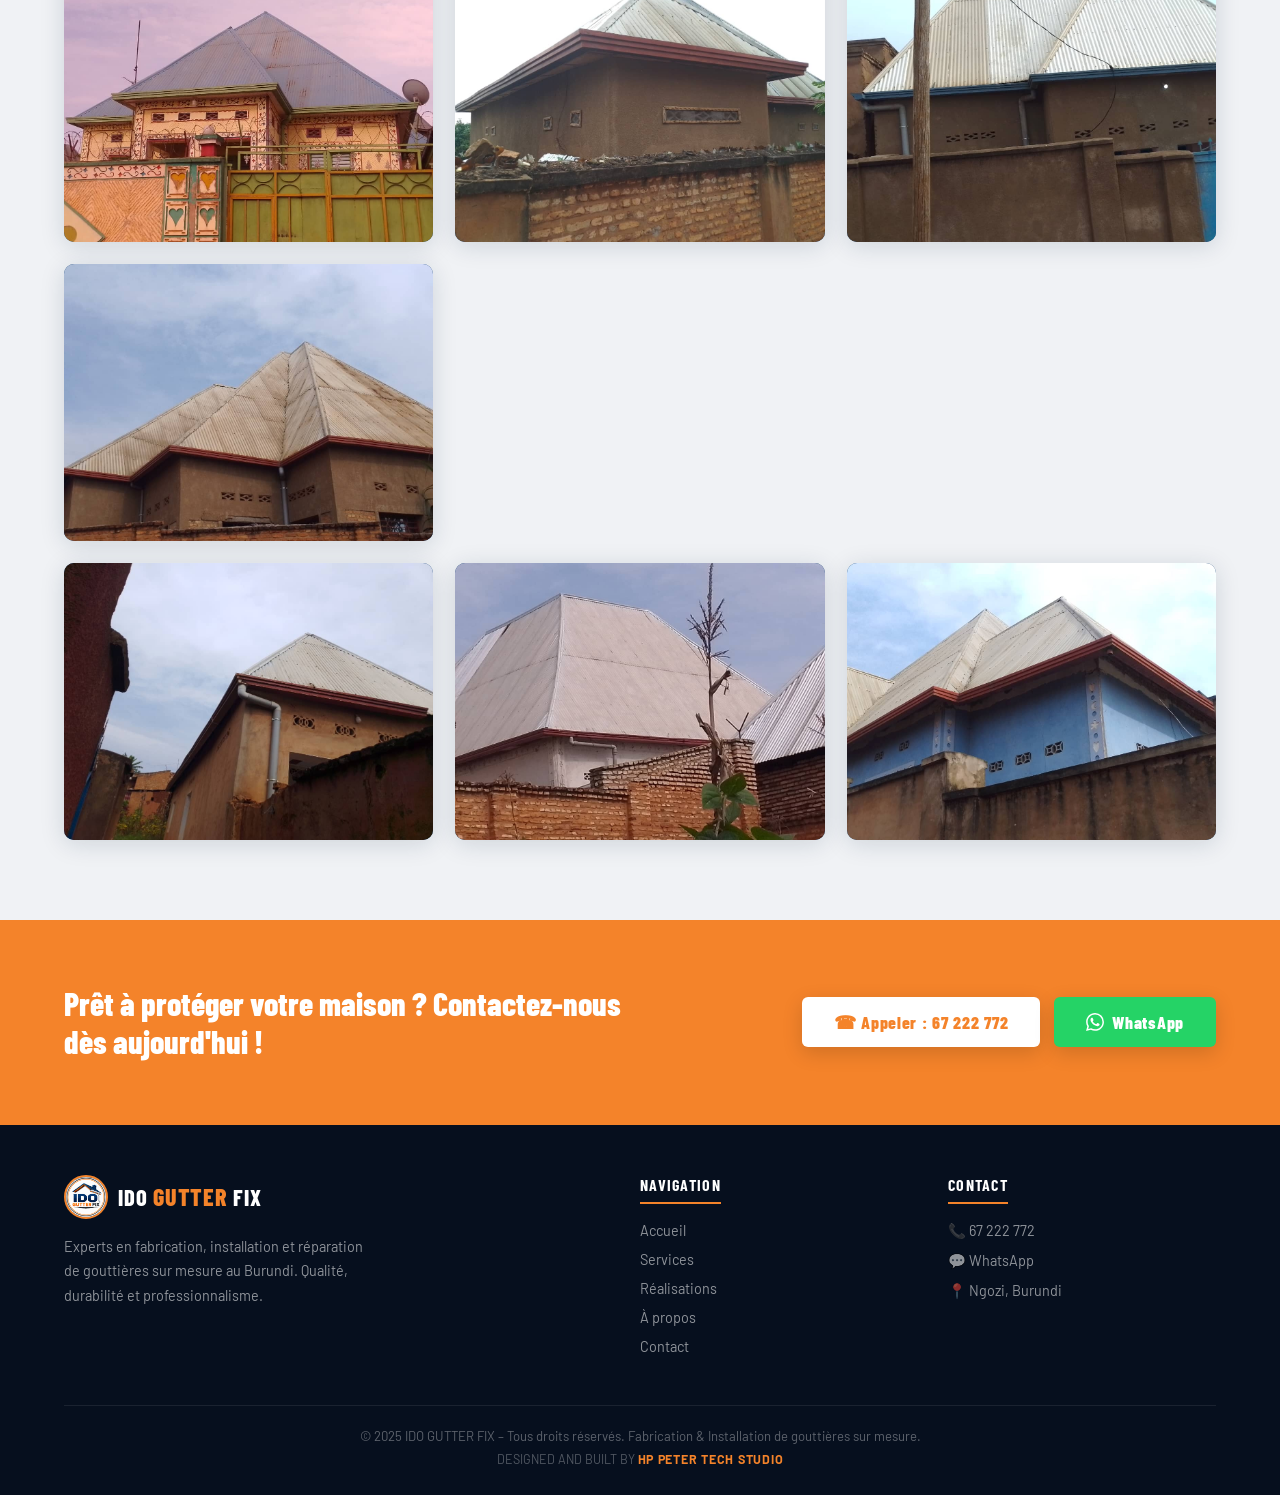
==== commit d6b63736: "front page updated with all project images displayed" ====
--- a/index.html
+++ b/index.html
@@ -10,6 +10,8 @@
     />
     <link rel="icon" href="images/idoGutterFixLogo.png" />
     <link rel="stylesheet" href="styles/index.css" />
+    <!-- Gallery styles (reused from projects/realisations pages) -->
+    <link rel="stylesheet" href="styles/realisations.css" />
   </head>
   <body>
     <!-- ═══════════════════════════════ NAVBAR ═══════════════════════════════ -->
@@ -249,6 +251,368 @@
         </div>
       </div>
     </section>
+
+
+    <!-- ═══════════════════════════════ GALLERY (Nos Projets) ═══════════════ -->
+    <!--
+      SECTION GALERIE — ajoutée sous "Pourquoi choisir IDO GUTTER FIX ?"
+      Elle reprend exactement le même design que projects.html.
+      Les styles viennent de styles/realisations.css (ajouté dans le <head>).
+      Pour ajouter/supprimer une image : copie ou supprime un bloc .gallery-card.
+      Pour changer une image : modifie le src="" du <img class="card-img">.
+    -->
+    <section class="gallery-section" id="galerie">
+
+      <!-- Titre de la section -->
+      <div class="gallery-section-head">
+        <h2>Galerie de <span>nos projets</span></h2>
+        <p>Chaque chantier est réalisé avec soin, précision et les meilleurs matériaux disponibles.</p>
+        <div class="section-divider"></div>
+      </div>
+
+      <!-- Grille des cartes — chaque .gallery-card est un projet -->
+      <div class="gallery-grid" id="homeGalleryGrid">
+
+        <!-- ── Projet 01 ──
+             data-idx  : numéro de position (commence à 0, ne pas modifier)
+             data-cap  : description affichée dans la lightbox
+             data-label: titre affiché dans la lightbox
+             src="..."  : chemin vers votre image dans le dossier images/       -->
+        <div class="gallery-card" data-idx="0"
+             data-cap="Installation de gouttières sur une maison résidentielle à Ngozi."
+             data-label="Projet 01 – Installation résidentielle">
+          <img class="card-img" src="images/idoGutterFixImg20.jpg" alt="Projet 1" loading="lazy" />
+          <div class="card-zoom">
+            <svg viewBox="0 0 24 24"><circle cx="11" cy="11" r="7"/><line x1="21" y1="21" x2="16.65" y2="16.65"/><line x1="11" y1="8" x2="11" y2="14"/><line x1="8" y1="11" x2="14" y2="11"/></svg>
+          </div>
+          <div class="card-caption">
+            <div class="card-num">Projet 01</div>
+            <p>Installation de gouttières sur une maison résidentielle à Ngozi.</p>
+          </div>
+        </div>
+
+        <!-- ── Projet 02 ── -->
+        <div class="gallery-card" data-idx="1"
+             data-cap="Fabrication sur mesure pour toiture moderne."
+             data-label="Projet 02 – Fabrication sur mesure">
+          <img class="card-img" src="images/idoGutterFixImg13.jpg" alt="Projet 2" loading="lazy" />
+          <div class="card-zoom">
+            <svg viewBox="0 0 24 24"><circle cx="11" cy="11" r="7"/><line x1="21" y1="21" x2="16.65" y2="16.65"/><line x1="11" y1="8" x2="11" y2="14"/><line x1="8" y1="11" x2="14" y2="11"/></svg>
+          </div>
+          <div class="card-caption">
+            <div class="card-num">Projet 02</div>
+            <p>Fabrication sur mesure pour toiture moderne.</p>
+          </div>
+        </div>
+
+        <!-- ── Projet 03 ── -->
+        <div class="gallery-card" data-idx="2"
+             data-cap="Réparation complète de système d'évacuation d'eau."
+             data-label="Projet 03 – Réparation complète">
+          <img class="card-img" src="images/idoGutterFixImg11.jpg" alt="Projet 3" loading="lazy" />
+          <div class="card-zoom">
+            <svg viewBox="0 0 24 24"><circle cx="11" cy="11" r="7"/><line x1="21" y1="21" x2="16.65" y2="16.65"/><line x1="11" y1="8" x2="11" y2="14"/><line x1="8" y1="11" x2="14" y2="11"/></svg>
+          </div>
+          <div class="card-caption">
+            <div class="card-num">Projet 03</div>
+            <p>Réparation complète de système d'évacuation d'eau.</p>
+          </div>
+        </div>
+
+        <!-- ── Projet 04 ── -->
+        <div class="gallery-card" data-idx="3"
+             data-cap="Pose professionnelle avec finitions propres et durables."
+             data-label="Projet 04 – Pose professionnelle">
+          <img class="card-img" src="images/idoGutterFixImg9.jpg" alt="Projet 4" loading="lazy" />
+          <div class="card-zoom">
+            <svg viewBox="0 0 24 24"><circle cx="11" cy="11" r="7"/><line x1="21" y1="21" x2="16.65" y2="16.65"/><line x1="11" y1="8" x2="11" y2="14"/><line x1="8" y1="11" x2="14" y2="11"/></svg>
+          </div>
+          <div class="card-caption">
+            <div class="card-num">Projet 04</div>
+            <p>Pose professionnelle avec finitions propres et durables.</p>
+          </div>
+        </div>
+
+        <!-- ── Projet 05 ── -->
+        <div class="gallery-card" data-idx="4"
+             data-cap="Adaptation de gouttières pour maison à toit incliné."
+             data-label="Projet 05 – Toit incliné">
+          <img class="card-img" src="images/idoGutterFixImg15.jpg" alt="Projet 5" loading="lazy" />
+          <div class="card-zoom">
+            <svg viewBox="0 0 24 24"><circle cx="11" cy="11" r="7"/><line x1="21" y1="21" x2="16.65" y2="16.65"/><line x1="11" y1="8" x2="11" y2="14"/><line x1="8" y1="11" x2="14" y2="11"/></svg>
+          </div>
+          <div class="card-caption">
+            <div class="card-num">Projet 05</div>
+            <p>Adaptation de gouttières pour maison à toit incliné.</p>
+          </div>
+        </div>
+
+        <!-- ── Projet 06 ── -->
+        <div class="gallery-card" data-idx="5"
+             data-cap="Intervention rapide pour réparation après dégâts."
+             data-label="Projet 06 – Intervention rapide">
+          <img class="card-img" src="images/idoGutterFixImg19.jpg" alt="Projet 6" loading="lazy" />
+          <div class="card-zoom">
+            <svg viewBox="0 0 24 24"><circle cx="11" cy="11" r="7"/><line x1="21" y1="21" x2="16.65" y2="16.65"/><line x1="11" y1="8" x2="11" y2="14"/><line x1="8" y1="11" x2="14" y2="11"/></svg>
+          </div>
+          <div class="card-caption">
+            <div class="card-num">Projet 06</div>
+            <p>Intervention rapide pour réparation après dégâts.</p>
+          </div>
+        </div>
+
+        <!-- ── Projet 07 ── -->
+        <div class="gallery-card" data-idx="6" data-cap="" data-label="Projet 07">
+          <img class="card-img" src="images/idoGutterFixImg28.jpg" alt="Projet 7" loading="lazy" />
+          <div class="card-zoom">
+            <svg viewBox="0 0 24 24"><circle cx="11" cy="11" r="7"/><line x1="21" y1="21" x2="16.65" y2="16.65"/><line x1="11" y1="8" x2="11" y2="14"/><line x1="8" y1="11" x2="14" y2="11"/></svg>
+          </div>
+          <div class="card-caption"><div class="card-num">Projet 07</div></div>
+        </div>
+
+        <!-- ── Projet 08 ── -->
+        <div class="gallery-card" data-idx="7"
+             data-cap="Remplacement de gouttières vétustes par des modèles aluminium."
+             data-label="Projet 08 – Remplacement aluminium">
+          <img class="card-img" src="images/idoGutterFixImg1.jpg" alt="Projet 8" loading="lazy" />
+          <div class="card-zoom">
+            <svg viewBox="0 0 24 24"><circle cx="11" cy="11" r="7"/><line x1="21" y1="21" x2="16.65" y2="16.65"/><line x1="11" y1="8" x2="11" y2="14"/><line x1="8" y1="11" x2="14" y2="11"/></svg>
+          </div>
+          <div class="card-caption">
+            <div class="card-num">Projet 08</div>
+            <p>Remplacement de gouttières vétustes par des modèles aluminium.</p>
+          </div>
+        </div>
+
+        <!-- ── Projet 09 ── -->
+        <div class="gallery-card" data-idx="8" data-cap="" data-label="Projet 09 – Système complet">
+          <img class="card-img" src="images/idoGutterFixImg10.jpg" alt="Projet 9" loading="lazy" />
+          <div class="card-zoom">
+            <svg viewBox="0 0 24 24"><circle cx="11" cy="11" r="7"/><line x1="21" y1="21" x2="16.65" y2="16.65"/><line x1="11" y1="8" x2="11" y2="14"/><line x1="8" y1="11" x2="14" y2="11"/></svg>
+          </div>
+          <div class="card-caption"><div class="card-num">Projet 09</div></div>
+        </div>
+
+        <!-- ── Projet 10 ── -->
+        <div class="gallery-card" data-idx="9" data-cap="" data-label="Projet 10">
+          <img class="card-img" src="images/idoGutterFixImg11.jpg" alt="Projet 10" loading="lazy" />
+          <div class="card-zoom">
+            <svg viewBox="0 0 24 24"><circle cx="11" cy="11" r="7"/><line x1="21" y1="21" x2="16.65" y2="16.65"/><line x1="11" y1="8" x2="11" y2="14"/><line x1="8" y1="11" x2="14" y2="11"/></svg>
+          </div>
+          <div class="card-caption"><div class="card-num">Projet 10</div></div>
+        </div>
+
+        <!-- ── Projet 11 ── -->
+        <div class="gallery-card" data-idx="10" data-cap="" data-label="Projet 11">
+          <img class="card-img" src="images/idoGutterFixImg12.jpg" alt="Projet 11" loading="lazy" />
+          <div class="card-zoom">
+            <svg viewBox="0 0 24 24"><circle cx="11" cy="11" r="7"/><line x1="21" y1="21" x2="16.65" y2="16.65"/><line x1="11" y1="8" x2="11" y2="14"/><line x1="8" y1="11" x2="14" y2="11"/></svg>
+          </div>
+          <div class="card-caption"><div class="card-num">Projet 11</div></div>
+        </div>
+
+        <!-- ── Projet 12 ── -->
+        <div class="gallery-card" data-idx="11" data-cap="" data-label="Projet 12">
+          <img class="card-img" src="images/idoGutterFixImg13.jpg" alt="Projet 12" loading="lazy" />
+          <div class="card-zoom">
+            <svg viewBox="0 0 24 24"><circle cx="11" cy="11" r="7"/><line x1="21" y1="21" x2="16.65" y2="16.65"/><line x1="11" y1="8" x2="11" y2="14"/><line x1="8" y1="11" x2="14" y2="11"/></svg>
+          </div>
+          <div class="card-caption"><div class="card-num">Projet 12</div></div>
+        </div>
+
+        <!-- ── Projet 13 ── -->
+        <div class="gallery-card" data-idx="12" data-cap="" data-label="Projet 13">
+          <img class="card-img" src="images/idoGutterFixImg14.jpg" alt="Projet 13" loading="lazy" />
+          <div class="card-zoom">
+            <svg viewBox="0 0 24 24"><circle cx="11" cy="11" r="7"/><line x1="21" y1="21" x2="16.65" y2="16.65"/><line x1="11" y1="8" x2="11" y2="14"/><line x1="8" y1="11" x2="14" y2="11"/></svg>
+          </div>
+          <div class="card-caption"><div class="card-num">Projet 13</div></div>
+        </div>
+
+        <!-- ── Projet 14 ── -->
+        <div class="gallery-card" data-idx="13" data-cap="" data-label="Projet 14">
+          <img class="card-img" src="images/idoGutterFixImg15.jpg" alt="Projet 14" loading="lazy" />
+          <div class="card-zoom">
+            <svg viewBox="0 0 24 24"><circle cx="11" cy="11" r="7"/><line x1="21" y1="21" x2="16.65" y2="16.65"/><line x1="11" y1="8" x2="11" y2="14"/><line x1="8" y1="11" x2="14" y2="11"/></svg>
+          </div>
+          <div class="card-caption"><div class="card-num">Projet 14</div></div>
+        </div>
+
+        <!-- ── Projet 15 ── -->
+        <div class="gallery-card" data-idx="14" data-cap="" data-label="Projet 15">
+          <img class="card-img" src="images/idoGutterFixImg16.jpg" alt="Projet 15" loading="lazy" />
+          <div class="card-zoom">
+            <svg viewBox="0 0 24 24"><circle cx="11" cy="11" r="7"/><line x1="21" y1="21" x2="16.65" y2="16.65"/><line x1="11" y1="8" x2="11" y2="14"/><line x1="8" y1="11" x2="14" y2="11"/></svg>
+          </div>
+          <div class="card-caption"><div class="card-num">Projet 15</div></div>
+        </div>
+
+        <!-- ── Projet 16 ── -->
+        <div class="gallery-card" data-idx="15" data-cap="" data-label="Projet 16">
+          <img class="card-img" src="images/idoGutterFixImg17.jpg" alt="Projet 16" loading="lazy" />
+          <div class="card-zoom">
+            <svg viewBox="0 0 24 24"><circle cx="11" cy="11" r="7"/><line x1="21" y1="21" x2="16.65" y2="16.65"/><line x1="11" y1="8" x2="11" y2="14"/><line x1="8" y1="11" x2="14" y2="11"/></svg>
+          </div>
+          <div class="card-caption"><div class="card-num">Projet 16</div></div>
+        </div>
+
+        <!-- ── Projet 17 ── -->
+        <div class="gallery-card" data-idx="16" data-cap="" data-label="Projet 17">
+          <img class="card-img" src="images/idoGutterFixImg18.jpg" alt="Projet 17" loading="lazy" />
+          <div class="card-zoom">
+            <svg viewBox="0 0 24 24"><circle cx="11" cy="11" r="7"/><line x1="21" y1="21" x2="16.65" y2="16.65"/><line x1="11" y1="8" x2="11" y2="14"/><line x1="8" y1="11" x2="14" y2="11"/></svg>
+          </div>
+          <div class="card-caption"><div class="card-num">Projet 17</div></div>
+        </div>
+
+        <!-- ── Projet 18 ── -->
+        <div class="gallery-card" data-idx="17" data-cap="" data-label="Projet 18">
+          <img class="card-img" src="images/idoGutterFixImg19.jpg" alt="Projet 18" loading="lazy" />
+          <div class="card-zoom">
+            <svg viewBox="0 0 24 24"><circle cx="11" cy="11" r="7"/><line x1="21" y1="21" x2="16.65" y2="16.65"/><line x1="11" y1="8" x2="11" y2="14"/><line x1="8" y1="11" x2="14" y2="11"/></svg>
+          </div>
+          <div class="card-caption"><div class="card-num">Projet 18</div></div>
+        </div>
+
+        <!-- ── Projet 19 ── -->
+        <div class="gallery-card" data-idx="18" data-cap="" data-label="Projet 19">
+          <img class="card-img" src="images/idoGutterFixImg20.jpg" alt="Projet 19" loading="lazy" />
+          <div class="card-zoom">
+            <svg viewBox="0 0 24 24"><circle cx="11" cy="11" r="7"/><line x1="21" y1="21" x2="16.65" y2="16.65"/><line x1="11" y1="8" x2="11" y2="14"/><line x1="8" y1="11" x2="14" y2="11"/></svg>
+          </div>
+          <div class="card-caption"><div class="card-num">Projet 19</div></div>
+        </div>
+
+        <!-- ── Projet 20 ── -->
+        <div class="gallery-card" data-idx="19" data-cap="" data-label="Projet 20">
+          <img class="card-img" src="images/idoGutterFixImg2.jpg" alt="Projet 20" loading="lazy" />
+          <div class="card-zoom">
+            <svg viewBox="0 0 24 24"><circle cx="11" cy="11" r="7"/><line x1="21" y1="21" x2="16.65" y2="16.65"/><line x1="11" y1="8" x2="11" y2="14"/><line x1="8" y1="11" x2="14" y2="11"/></svg>
+          </div>
+          <div class="card-caption"><div class="card-num">Projet 20</div></div>
+        </div>
+
+        <!-- ── Projet 21 ── -->
+        <div class="gallery-card" data-idx="20" data-cap="" data-label="Projet 21">
+          <img class="card-img" src="images/idoGutterFixImg3.jpg" alt="Projet 21" loading="lazy" />
+          <div class="card-zoom">
+            <svg viewBox="0 0 24 24"><circle cx="11" cy="11" r="7"/><line x1="21" y1="21" x2="16.65" y2="16.65"/><line x1="11" y1="8" x2="11" y2="14"/><line x1="8" y1="11" x2="14" y2="11"/></svg>
+          </div>
+          <div class="card-caption"><div class="card-num">Projet 21</div></div>
+        </div>
+
+        <!-- ── Projet 22 ── -->
+        <div class="gallery-card" data-idx="21" data-cap="" data-label="Projet 22">
+          <img class="card-img" src="images/idoGutterFixImg23.jpg" alt="Projet 22" loading="lazy" />
+          <div class="card-zoom">
+            <svg viewBox="0 0 24 24"><circle cx="11" cy="11" r="7"/><line x1="21" y1="21" x2="16.65" y2="16.65"/><line x1="11" y1="8" x2="11" y2="14"/><line x1="8" y1="11" x2="14" y2="11"/></svg>
+          </div>
+          <div class="card-caption"><div class="card-num">Projet 22</div></div>
+        </div>
+
+        <!-- ── Projet 23 ── -->
+        <div class="gallery-card" data-idx="22" data-cap="" data-label="Projet 23">
+          <img class="card-img" src="images/idoGutterFixImg4.jpg" alt="Projet 23" loading="lazy" />
+          <div class="card-zoom">
+            <svg viewBox="0 0 24 24"><circle cx="11" cy="11" r="7"/><line x1="21" y1="21" x2="16.65" y2="16.65"/><line x1="11" y1="8" x2="11" y2="14"/><line x1="8" y1="11" x2="14" y2="11"/></svg>
+          </div>
+          <div class="card-caption"><div class="card-num">Projet 23</div></div>
+        </div>
+
+        <!-- ── Projet 24 ── -->
+        <div class="gallery-card" data-idx="23" data-cap="" data-label="Projet 24">
+          <img class="card-img" src="images/idoGutterFixImg5.jpg" alt="Projet 24" loading="lazy" />
+          <div class="card-zoom">
+            <svg viewBox="0 0 24 24"><circle cx="11" cy="11" r="7"/><line x1="21" y1="21" x2="16.65" y2="16.65"/><line x1="11" y1="8" x2="11" y2="14"/><line x1="8" y1="11" x2="14" y2="11"/></svg>
+          </div>
+          <div class="card-caption"><div class="card-num">Projet 24</div></div>
+        </div>
+
+        <!-- ── Projet 25 ── -->
+        <div class="gallery-card" data-idx="24" data-cap="" data-label="Projet 25">
+          <img class="card-img" src="images/idoGutterFixImg6.jpg" alt="Projet 25" loading="lazy" />
+          <div class="card-zoom">
+            <svg viewBox="0 0 24 24"><circle cx="11" cy="11" r="7"/><line x1="21" y1="21" x2="16.65" y2="16.65"/><line x1="11" y1="8" x2="11" y2="14"/><line x1="8" y1="11" x2="14" y2="11"/></svg>
+          </div>
+          <div class="card-caption"><div class="card-num">Projet 25</div></div>
+        </div>
+
+        <!-- ── Projet 26 ── -->
+        <div class="gallery-card" data-idx="25" data-cap="" data-label="Projet 26">
+          <img class="card-img" src="images/idoGutterFixImg27.jpg" alt="Projet 26" loading="lazy" />
+          <div class="card-zoom">
+            <svg viewBox="0 0 24 24"><circle cx="11" cy="11" r="7"/><line x1="21" y1="21" x2="16.65" y2="16.65"/><line x1="11" y1="8" x2="11" y2="14"/><line x1="8" y1="11" x2="14" y2="11"/></svg>
+          </div>
+          <div class="card-caption"><div class="card-num">Projet 26</div></div>
+        </div>
+
+        <!-- ── Projet 27 ── -->
+        <div class="gallery-card" data-idx="26" data-cap="" data-label="Projet 27">
+          <img class="card-img" src="images/idoGutterFixImg28.jpg" alt="Projet 27" loading="lazy" />
+          <div class="card-zoom">
+            <svg viewBox="0 0 24 24"><circle cx="11" cy="11" r="7"/><line x1="21" y1="21" x2="16.65" y2="16.65"/><line x1="11" y1="8" x2="11" y2="14"/><line x1="8" y1="11" x2="14" y2="11"/></svg>
+          </div>
+          <div class="card-caption"><div class="card-num">Projet 27</div></div>
+        </div>
+
+        <!-- ── Projet 28 ── -->
+        <div class="gallery-card" data-idx="27" data-cap="" data-label="Projet 28">
+          <img class="card-img" src="images/idoGutterFixImg7.jpg" alt="Projet 28" loading="lazy" />
+          <div class="card-zoom">
+            <svg viewBox="0 0 24 24"><circle cx="11" cy="11" r="7"/><line x1="21" y1="21" x2="16.65" y2="16.65"/><line x1="11" y1="8" x2="11" y2="14"/><line x1="8" y1="11" x2="14" y2="11"/></svg>
+          </div>
+          <div class="card-caption"><div class="card-num">Projet 28</div></div>
+        </div>
+
+        <!-- ── Projet 29 ── -->
+        <div class="gallery-card" data-idx="28" data-cap="" data-label="Projet 29">
+          <img class="card-img" src="images/idoGutterFixImg8.jpg" alt="Projet 29" loading="lazy" />
+          <div class="card-zoom">
+            <svg viewBox="0 0 24 24"><circle cx="11" cy="11" r="7"/><line x1="21" y1="21" x2="16.65" y2="16.65"/><line x1="11" y1="8" x2="11" y2="14"/><line x1="8" y1="11" x2="14" y2="11"/></svg>
+          </div>
+          <div class="card-caption"><div class="card-num">Projet 29</div></div>
+        </div>
+
+        <!-- ── Projet 30 ── -->
+        <div class="gallery-card" data-idx="29" data-cap="" data-label="Projet 30">
+          <img class="card-img" src="images/idoGutterFixImg9.jpg" alt="Projet 30" loading="lazy" />
+          <div class="card-zoom">
+            <svg viewBox="0 0 24 24"><circle cx="11" cy="11" r="7"/><line x1="21" y1="21" x2="16.65" y2="16.65"/><line x1="11" y1="8" x2="11" y2="14"/><line x1="8" y1="11" x2="14" y2="11"/></svg>
+          </div>
+          <div class="card-caption"><div class="card-num">Projet 30</div></div>
+        </div>
+
+      </div><!-- /gallery-grid -->
+    </section><!-- /gallery-section -->
+
+    <!-- ════ LIGHTBOX — s'ouvre quand on clique sur une carte photo ════ -->
+    <!--
+      Ne modifiez pas ce bloc HTML.
+      Il est invisible par défaut et géré entièrement par le JS en bas de page.
+      Il s'affiche en ajoutant la class "active" via JavaScript.
+    -->
+    <div class="lightbox" id="homeLightbox" role="dialog" aria-modal="true" aria-label="Agrandissement photo">
+      <!-- Bouton × pour fermer -->
+      <button class="lightbox-close" id="homeLbClose" aria-label="Fermer">
+        <svg viewBox="0 0 24 24"><line x1="18" y1="6" x2="6" y2="18"/><line x1="6" y1="6" x2="18" y2="18"/></svg>
+      </button>
+      <!-- Flèche image précédente -->
+      <button class="lb-arrow lb-prev" id="homeLbPrev" aria-label="Précédent">
+        <svg viewBox="0 0 24 24"><polyline points="15 18 9 12 15 6"/></svg>
+      </button>
+      <!-- Flèche image suivante -->
+      <button class="lb-arrow lb-next" id="homeLbNext" aria-label="Suivant">
+        <svg viewBox="0 0 24 24"><polyline points="9 18 15 12 9 6"/></svg>
+      </button>
+      <!-- Conteneur image + titre + description -->
+      <div class="lightbox-inner">
+        <img class="lightbox-img" id="homeLbImg" src="" alt="" />
+        <div class="lightbox-caption">
+          <strong id="homeLbLabel"></strong>
+          <span id="homeLbText"></span>
+        </div>
+      </div>
+    </div>
 
     <!-- ═══════════════════════════════ CTA BANNER ═══════════════════════════ -->
     <section class="cta-banner" id="contact">
@@ -433,6 +797,104 @@
         start();
       }
       start();
+
+      /* ─────────────────────────────────────────────────────────────────────
+         GALERIE + LIGHTBOX — section "Nos Projets"
+         Ce bloc JS gère :
+           1. L'animation fade-in des cartes au scroll (IntersectionObserver)
+           2. L'ouverture de la lightbox au clic sur une carte
+           3. La navigation entre images (flèches + touches ← →)
+           4. La fermeture (bouton × , clic sur le fond, touche Échap)
+         ───────────────────────────────────────────────────────────────────── */
+
+      /* -- 1. Récupère toutes les cartes de la grille home ------------------- */
+      const homeCards = document.querySelectorAll('#homeGalleryGrid .gallery-card');
+
+      /* -- 2. Animation fade-in au scroll (chaque carte démarre invisible) --- */
+      /*       La class "visible" est ajoutée par realisations.css              */
+      const homeIO = new IntersectionObserver(
+        (entries) => {
+          entries.forEach((e, i) => {
+            if (e.isIntersecting) {
+              /* Délai décalé : chaque carte apparaît 80ms après la précédente */
+              setTimeout(() => e.target.classList.add('visible'), i * 80);
+              homeIO.unobserve(e.target); /* on arrête d'observer une fois visible */
+            }
+          });
+        },
+        { threshold: 0.12 } /* déclenche quand 12% de la carte est visible */
+      );
+      homeCards.forEach((c) => homeIO.observe(c));
+
+      /* -- 3. Collecte les données de chaque carte pour la lightbox ---------- */
+      /*       src   = chemin de l'image (lu depuis le <img> de la carte)      */
+      /*       cap   = description (data-cap)                                  */
+      /*       label = titre (data-label)                                      */
+      const homeData = Array.from(homeCards).map((c) => ({
+        src:   c.querySelector('.card-img').src,
+        cap:   c.dataset.cap   || '',
+        label: c.dataset.label || '',
+      }));
+
+      /* -- 4. Références aux éléments du DOM de la lightbox ----------------- */
+      const homeLightbox = document.getElementById('homeLightbox');
+      const homeLbImg    = document.getElementById('homeLbImg');
+      const homeLbLabel  = document.getElementById('homeLbLabel');
+      const homeLbText   = document.getElementById('homeLbText');
+
+      let homeCurIdx = 0; /* index de l'image actuellement affichée */
+
+      /* Ouvre la lightbox à l'index idx */
+      function homeOpenLb(idx) {
+        homeCurIdx           = idx;
+        homeLbImg.src        = homeData[idx].src;
+        homeLbImg.alt        = homeData[idx].label;
+        homeLbLabel.textContent = homeData[idx].label;
+        homeLbText.textContent  = homeData[idx].cap;
+        homeLightbox.classList.add('active');
+        document.body.style.overflow = 'hidden'; /* bloque le scroll de la page */
+      }
+
+      /* Ferme la lightbox */
+      function homeCloseLb() {
+        homeLightbox.classList.remove('active');
+        document.body.style.overflow = ''; /* rétablit le scroll */
+      }
+
+      /* Navigue : dir = +1 (suivant) ou -1 (précédent) */
+      function homeLbNav(dir) {
+        homeCurIdx = (homeCurIdx + dir + homeData.length) % homeData.length;
+        homeLbImg.src           = homeData[homeCurIdx].src;
+        homeLbImg.alt           = homeData[homeCurIdx].label;
+        homeLbLabel.textContent = homeData[homeCurIdx].label;
+        homeLbText.textContent  = homeData[homeCurIdx].cap;
+      }
+
+      /* Clic sur une carte → ouvre la lightbox */
+      homeCards.forEach((c) =>
+        c.addEventListener('click', () => homeOpenLb(+c.dataset.idx))
+      );
+
+      /* Bouton × → ferme */
+      document.getElementById('homeLbClose').addEventListener('click', homeCloseLb);
+
+      /* Flèches → navigue */
+      document.getElementById('homeLbPrev').addEventListener('click', () => homeLbNav(-1));
+      document.getElementById('homeLbNext').addEventListener('click', () => homeLbNav(1));
+
+      /* Clic sur le fond sombre → ferme */
+      homeLightbox.addEventListener('click', (e) => {
+        if (e.target === homeLightbox) homeCloseLb();
+      });
+
+      /* Touches clavier : Échap = ferme | ← = précédent | → = suivant */
+      document.addEventListener('keydown', (e) => {
+        if (!homeLightbox.classList.contains('active')) return;
+        if (e.key === 'Escape')     homeCloseLb();
+        if (e.key === 'ArrowLeft')  homeLbNav(-1);
+        if (e.key === 'ArrowRight') homeLbNav(1);
+      });
+
     </script>
   </body>
 </html>
--- a/styles/realisations.css
+++ b/styles/realisations.css
@@ -0,0 +1,734 @@
+/* ─── TOKENS ─────────────────────────────────────────────── */
+:root {
+  --blue: #0b2545;
+  --blue-mid: #134074;
+  --orange: #f4832a;
+  --orange-d: #d96a10;
+  --white: #ffffff;
+  --gray: #f0f2f5;
+  --text: #1a1a2e;
+  --nav-h: 72px;
+  --radius: 6px;
+  --shadow: 0 4px 24px rgba(11, 37, 69, 0.15);
+  --trans: 0.3s ease;
+}
+
+*,
+*::before,
+*::after {
+  box-sizing: border-box;
+  margin: 0;
+  padding: 0;
+}
+html {
+  scroll-behavior: smooth;
+}
+body {
+  font-family: "Barlow", sans-serif;
+  color: var(--text);
+  background: var(--white);
+}
+img {
+  display: block;
+  max-width: 100%;
+}
+a {
+  text-decoration: none;
+  color: inherit;
+}
+
+/* ─── NAVBAR ─────────────────────────────────────────────── */
+#navbar {
+  position: sticky;
+  top: 0;
+  z-index: 1000;
+  height: var(--nav-h);
+  background: var(--blue);
+  display: flex;
+  align-items: center;
+  padding: 0 5%;
+  transition: box-shadow var(--trans);
+}
+#navbar.scrolled {
+  box-shadow: 0 4px 20px rgba(0, 0, 0, 0.35);
+}
+
+.nav-logo img {
+  height: 52px;
+  width: 52px;
+  object-fit: cover;
+  border-radius: 50%;
+  border: 2px solid var(--orange);
+}
+.nav-logo span {
+  font-family: "Barlow Condensed", sans-serif;
+  font-weight: 800;
+  font-size: 1.5rem;
+  color: var(--white);
+  letter-spacing: 0.04em;
+}
+.nav-logo span em {
+  color: var(--orange);
+  font-style: normal;
+}
+
+.nav-spacer {
+  flex: 1;
+}
+
+.nav-links {
+  display: flex;
+  align-items: center;
+  gap: 2rem;
+  list-style: none;
+}
+.nav-links a {
+  font-family: "Barlow Condensed", sans-serif;
+  font-weight: 600;
+  font-size: 1rem;
+  color: rgba(255, 255, 255, 0.82);
+  letter-spacing: 0.06em;
+  text-transform: uppercase;
+  padding-bottom: 3px;
+  border-bottom: 2px solid transparent;
+  transition:
+    color var(--trans),
+    border-color var(--trans);
+}
+.nav-links a:hover,
+.nav-links a.active {
+  color: var(--white);
+  border-color: var(--orange);
+}
+
+.btn-wa {
+  display: flex;
+  align-items: center;
+  gap: 8px;
+  background: #25d366;
+  color: var(--white);
+  padding: 9px 18px;
+  border-radius: var(--radius);
+  font-family: "Barlow Condensed", sans-serif;
+  font-weight: 700;
+  font-size: 0.95rem;
+  letter-spacing: 0.04em;
+  transition:
+    background var(--trans),
+    transform var(--trans);
+  white-space: nowrap;
+}
+.btn-wa:hover {
+  background: #1ebe59;
+  transform: translateY(-1px);
+}
+.btn-wa svg {
+  width: 18px;
+  height: 18px;
+  fill: currentColor;
+}
+
+.nav-toggle {
+  display: none;
+  flex-direction: column;
+  gap: 5px;
+  cursor: pointer;
+  padding: 6px;
+}
+.nav-toggle span {
+  width: 26px;
+  height: 2px;
+  background: var(--white);
+  border-radius: 2px;
+  transition: var(--trans);
+}
+
+/* ─── PAGE HEADER ────────────────────────────────────────── */
+.page-header {
+  position: relative;
+  min-height: 380px;
+  margin-bottom: 0;
+  display: flex;
+  align-items: center;
+  padding: 80px 7%;
+}
+.page-header::before {
+  content: "";
+  position: absolute;
+  inset: 0;
+  background: linear-gradient(
+    120deg,
+    rgba(11, 37, 69, 0.88) 40%,
+    rgba(11, 37, 69, 0.5) 100%
+  );
+}
+.page-header-content {
+  position: relative;
+  z-index: 1;
+  max-width: 680px;
+}
+
+.page-breadcrumb {
+  display: inline-flex;
+  align-items: center;
+  gap: 8px;
+  color: rgba(255, 255, 255, 0.6);
+  font-size: 0.85rem;
+  margin-bottom: 18px;
+  font-family: "Barlow Condensed", sans-serif;
+  letter-spacing: 0.08em;
+  text-transform: uppercase;
+}
+.page-breadcrumb a {
+  color: var(--orange);
+}
+.page-breadcrumb span {
+  color: rgba(255, 255, 255, 0.4);
+}
+
+.page-header h1 {
+  font-family: "Barlow Condensed", sans-serif;
+  font-weight: 800;
+  font-size: clamp(2.2rem, 5vw, 3.8rem);
+  color: var(--white);
+  line-height: 1.05;
+  margin-bottom: 18px;
+}
+.page-header h1 em {
+  color: var(--orange);
+  font-style: normal;
+}
+.page-header p {
+  font-size: 1.05rem;
+  color: rgba(255, 255, 255, 0.72);
+  line-height: 1.7;
+  max-width: 560px;
+}
+
+/* ─── GALLERY SECTION ────────────────────────────────────── */
+.gallery-section {
+  padding: 80px 5%;
+  background: var(--gray);
+  margin-top: 0;
+}
+
+.gallery-section-head {
+  text-align: center;
+  margin-bottom: 56px;
+}
+.gallery-section-head h2 {
+  font-family: "Barlow Condensed", sans-serif;
+  font-weight: 800;
+  font-size: clamp(1.8rem, 3vw, 2.6rem);
+  color: var(--blue);
+  margin-bottom: 10px;
+}
+.gallery-section-head h2 span {
+  color: var(--orange);
+}
+.gallery-section-head p {
+  color: #666;
+  font-size: 0.98rem;
+  max-width: 520px;
+  margin: 0 auto;
+}
+.section-divider {
+  width: 56px;
+  height: 4px;
+  background: var(--orange);
+  border-radius: 2px;
+  margin: 16px auto 0;
+}
+
+/* grid */
+.gallery-grid {
+  display: grid;
+  grid-template-columns: repeat(3, 1fr);
+  gap: 22px;
+}
+
+/* card */
+.gallery-card {
+  position: relative;
+  border-radius: 10px;
+  overflow: hidden;
+  aspect-ratio: 4/3;
+  cursor: pointer;
+  box-shadow: var(--shadow);
+  background: var(--blue-mid);
+  /* fade-in on scroll */
+  opacity: 0;
+  transform: translateY(28px);
+  transition:
+    opacity 0.5s ease,
+    transform 0.5s ease,
+    box-shadow 0.3s ease;
+}
+.gallery-card.visible {
+  opacity: 1;
+  transform: translateY(0);
+}
+
+.gallery-card:hover {
+  box-shadow: 0 16px 40px rgba(11, 37, 69, 0.28);
+}
+
+.card-img {
+  width: 100%;
+  height: 100%;
+  object-fit: cover;
+  transition: transform 0.5s ease;
+}
+.gallery-card:hover .card-img {
+  transform: scale(1.06);
+}
+
+/* text overlay */
+.card-caption {
+  position: absolute;
+  bottom: 0;
+  left: 0;
+  right: 0;
+  padding: 28px 20px 18px;
+  background: linear-gradient(
+    to top,
+    rgba(11, 37, 69, 0.88) 0%,
+    transparent 100%
+  );
+  color: var(--white);
+  transform: translateY(10px);
+  opacity: 0;
+  transition:
+    transform 0.3s ease,
+    opacity 0.3s ease;
+}
+.gallery-card:hover .card-caption,
+.gallery-card:focus .card-caption {
+  transform: translateY(0);
+  opacity: 1;
+}
+
+.card-caption p {
+  font-size: 0.88rem;
+  line-height: 1.5;
+  color: rgba(255, 255, 255, 0.88);
+}
+.card-num {
+  font-family: "Barlow Condensed", sans-serif;
+  font-weight: 700;
+  font-size: 0.78rem;
+  color: var(--orange);
+  letter-spacing: 0.12em;
+  text-transform: uppercase;
+  margin-bottom: 6px;
+}
+
+/* zoom icon */
+.card-zoom {
+  position: absolute;
+  top: 14px;
+  right: 14px;
+  width: 36px;
+  height: 36px;
+  border-radius: 50%;
+  background: rgba(244, 131, 42, 0.9);
+  display: flex;
+  align-items: center;
+  justify-content: center;
+  opacity: 0;
+  transition: opacity 0.3s ease;
+}
+.gallery-card:hover .card-zoom {
+  opacity: 1;
+}
+.card-zoom svg {
+  width: 16px;
+  height: 16px;
+  fill: none;
+  stroke: #fff;
+  stroke-width: 2.5;
+  stroke-linecap: round;
+}
+
+/* ─── LIGHTBOX ───────────────────────────────────────────── */
+.lightbox {
+  position: fixed;
+  inset: 0;
+  z-index: 9999;
+  background: rgba(6, 15, 30, 0.95);
+  display: flex;
+  align-items: center;
+  justify-content: center;
+  padding: 24px;
+  opacity: 0;
+  pointer-events: none;
+  transition: opacity 0.3s ease;
+  backdrop-filter: blur(6px);
+}
+.lightbox.active {
+  opacity: 1;
+  pointer-events: all;
+}
+
+.lightbox-inner {
+  position: relative;
+  max-width: 90vw;
+  max-height: 88vh;
+  border-radius: 10px;
+  overflow: hidden;
+  box-shadow: 0 24px 80px rgba(0, 0, 0, 0.6);
+  transform: scale(0.92);
+  transition: transform 0.3s ease;
+}
+.lightbox.active .lightbox-inner {
+  transform: scale(1);
+}
+
+.lightbox-img {
+  display: block;
+  max-width: 90vw;
+  max-height: 80vh;
+  object-fit: contain;
+}
+
+.lightbox-caption {
+  position: absolute;
+  bottom: 0;
+  left: 0;
+  right: 0;
+  padding: 22px 24px 18px;
+  background: linear-gradient(
+    to top,
+    rgba(11, 37, 69, 0.95) 0%,
+    transparent 100%
+  );
+  color: var(--white);
+  font-size: 0.92rem;
+  line-height: 1.5;
+}
+.lightbox-caption strong {
+  display: block;
+  color: var(--orange);
+  font-family: "Barlow Condensed", sans-serif;
+  font-weight: 700;
+  font-size: 1rem;
+  letter-spacing: 0.06em;
+  margin-bottom: 4px;
+}
+
+.lightbox-close {
+  position: fixed;
+  top: 20px;
+  right: 24px;
+  width: 44px;
+  height: 44px;
+  border-radius: 50%;
+  background: var(--orange);
+  border: none;
+  cursor: pointer;
+  display: flex;
+  align-items: center;
+  justify-content: center;
+  transition:
+    background var(--trans),
+    transform var(--trans);
+  z-index: 10000;
+}
+.lightbox-close:hover {
+  background: var(--orange-d);
+  transform: rotate(90deg);
+}
+.lightbox-close svg {
+  width: 20px;
+  height: 20px;
+  fill: none;
+  stroke: #fff;
+  stroke-width: 2.8;
+  stroke-linecap: round;
+}
+
+/* lightbox nav arrows */
+.lb-arrow {
+  position: fixed;
+  top: 50%;
+  transform: translateY(-50%);
+  width: 50px;
+  height: 50px;
+  border-radius: 50%;
+  background: rgba(255, 255, 255, 0.1);
+  border: 2px solid rgba(255, 255, 255, 0.2);
+  color: var(--white);
+  cursor: pointer;
+  display: flex;
+  align-items: center;
+  justify-content: center;
+  transition: background var(--trans);
+  z-index: 10000;
+  backdrop-filter: blur(4px);
+}
+.lb-arrow:hover {
+  background: var(--orange);
+  border-color: var(--orange);
+}
+.lb-arrow svg {
+  width: 22px;
+  height: 22px;
+  fill: none;
+  stroke: currentColor;
+  stroke-width: 2.5;
+  stroke-linecap: round;
+  stroke-linejoin: round;
+}
+.lb-prev {
+  left: 16px;
+}
+.lb-next {
+  right: 16px;
+}
+
+/* ─── CTA FOOTER STRIP ───────────────────────────────────── */
+.cta-strip {
+  background: var(--orange);
+  padding: 64px 5%;
+  display: flex;
+  flex-wrap: wrap;
+  align-items: center;
+  justify-content: space-between;
+  gap: 28px;
+  text-align: left;
+}
+.cta-strip h2 {
+  font-family: "Barlow Condensed", sans-serif;
+  font-weight: 800;
+  font-size: clamp(1.6rem, 2.5vw, 2.2rem);
+  color: var(--white);
+  max-width: 560px;
+  line-height: 1.2;
+}
+.btn-white {
+  background: var(--white);
+  color: var(--orange);
+  padding: 14px 32px;
+  border-radius: var(--radius);
+  font-family: "Barlow Condensed", sans-serif;
+  font-weight: 800;
+  font-size: 1.1rem;
+  letter-spacing: 0.04em;
+  transition:
+    background var(--trans),
+    color var(--trans),
+    transform var(--trans);
+  box-shadow: 0 6px 20px rgba(0, 0, 0, 0.15);
+  white-space: nowrap;
+}
+.btn-white:hover {
+  background: var(--blue);
+  color: var(--white);
+  transform: translateY(-2px);
+}
+
+/* ─── FOOTER ─────────────────────────────────────────────── */
+footer {
+  background: #060f1e;
+  padding: 50px 5% 28px;
+}
+.footer-grid {
+  display: grid;
+  grid-template-columns: 2fr 1fr 1fr;
+  gap: 40px;
+  margin-bottom: 40px;
+}
+.footer-brand p {
+  color: rgba(255, 255, 255, 0.55);
+  font-size: 0.9rem;
+  line-height: 1.7;
+  margin-top: 16px;
+  max-width: 300px;
+}
+.footer-col h4 {
+  font-family: "Barlow Condensed", sans-serif;
+  font-weight: 700;
+  font-size: 1rem;
+  color: var(--white);
+  text-transform: uppercase;
+  letter-spacing: 0.08em;
+  margin-bottom: 16px;
+  padding-bottom: 8px;
+  border-bottom: 2px solid var(--orange);
+  display: inline-block;
+}
+.footer-col ul {
+  list-style: none;
+}
+.footer-col ul li {
+  margin-bottom: 10px;
+}
+.footer-col ul li a {
+  color: rgba(255, 255, 255, 0.55);
+  font-size: 0.9rem;
+  transition: color var(--trans);
+}
+.footer-col ul li a:hover {
+  color: var(--orange);
+}
+.footer-bottom {
+  border-top: 1px solid rgba(255, 255, 255, 0.08);
+  padding-top: 22px;
+  text-align: center;
+  color: rgba(255, 255, 255, 0.35);
+  font-size: 0.82rem;
+}
+.btn {
+  background-color: var(--orange);
+  padding: 20px;
+  position: absolute;
+  margin-bottom: 20px;
+  right: 600px;
+  border: var(--blue-mid);
+}
+
+
+/* ─── VOIR PLUS BUTTON ───────────────────────────────────── */
+.gallery-voir-plus {
+  display: flex;
+  justify-content: center;
+  margin-top: 48px;
+}
+.btn-voir-plus {
+  display: inline-block;
+  background: var(--orange);
+  color: var(--white);
+  font-family: "Barlow Condensed", sans-serif;
+  font-weight: 800;
+  font-size: 1.1rem;
+  letter-spacing: 0.08em;
+  text-transform: uppercase;
+  padding: 14px 44px;
+  border-radius: var(--radius);
+  box-shadow: 0 6px 20px rgba(244, 131, 42, 0.35);
+  transition: background var(--trans), transform var(--trans), box-shadow var(--trans);
+}
+.btn-voir-plus:hover {
+  background: var(--orange-d);
+  transform: translateY(-2px);
+  box-shadow: 0 10px 28px rgba(244, 131, 42, 0.45);
+}
+
+/* ─── RESPONSIVE ─────────────────────────────────────────── */
+@media (max-width: 900px) {
+  .nav-toggle {
+    display: flex;
+  }
+  .nav-menu {
+    position: fixed;
+    top: var(--nav-h);
+    left: 0;
+    right: 0;
+    background: var(--blue);
+    padding: 28px 5%;
+    display: none;
+    flex-direction: column;
+    gap: 0;
+    box-shadow: 0 8px 24px rgba(0, 0, 0, 0.3);
+    z-index: 999;
+  }
+  .nav-menu.open {
+    display: flex;
+  }
+  .nav-links {
+    flex-direction: column;
+    align-items: flex-start;
+    gap: 0;
+  }
+  .nav-links li {
+    width: 100%;
+  }
+  .nav-links a {
+    display: block;
+    padding: 14px 0;
+    border-bottom: 1px solid rgba(255, 255, 255, 0.1);
+    font-size: 1.1rem;
+  }
+  .btn-wa {
+    margin-top: 18px;
+    width: fit-content;
+  }
+
+  .gallery-grid {
+    grid-template-columns: repeat(2, 1fr);
+  }
+  .footer-grid {
+    grid-template-columns: 1fr;
+  }
+  .lb-arrow {
+    display: none;
+  }
+}
+@media (max-width: 540px) {
+  .gallery-grid {
+    grid-template-columns: 1fr;
+  }
+  .cta-strip {
+    flex-direction: column;
+    text-align: center;
+  }
+  .card-caption {
+    opacity: 1;
+    transform: translateY(0);
+  }
+}
+
+/* ── WhatsApp button position fixes ── */
+.nav-wa-desktop {
+  flex-shrink: 0;
+  margin-left: 20px;
+}
+/* On mobile: show wa btn between logo and burger */
+@media (max-width: 900px) {
+  #navbar {
+    flex-wrap: nowrap;
+  }
+  .nav-wa-desktop {
+    order: 2; /* logo=1(default) | wa=2 | toggle=3 */
+    margin-left: auto;
+    margin-right: 12px;
+    padding: 7px 12px;
+    font-size: 0.82rem;
+  }
+  .nav-toggle {
+    order: 3;
+  }
+  .nav-spacer {
+    display: none;
+  }
+}
+
+/* ── CTA buttons side-by-side ── */
+.cta-btns {
+  display: flex;
+  flex-wrap: wrap;
+  gap: 14px;
+  align-items: center;
+}
+.btn-white-wa {
+  display: inline-flex;
+  align-items: center;
+  gap: 8px;
+  background: #25d366;
+  color: var(--white);
+  border: none;
+}
+.btn-white-wa:hover {
+  background: #1ebe59;
+  color: var(--white);
+}
+.btn-white-wa svg {
+  width: 18px;
+  height: 18px;
+}
+@media (max-width: 600px) {
+  .cta-btns {
+    flex-direction: column;
+    align-items: center;
+  }
+}
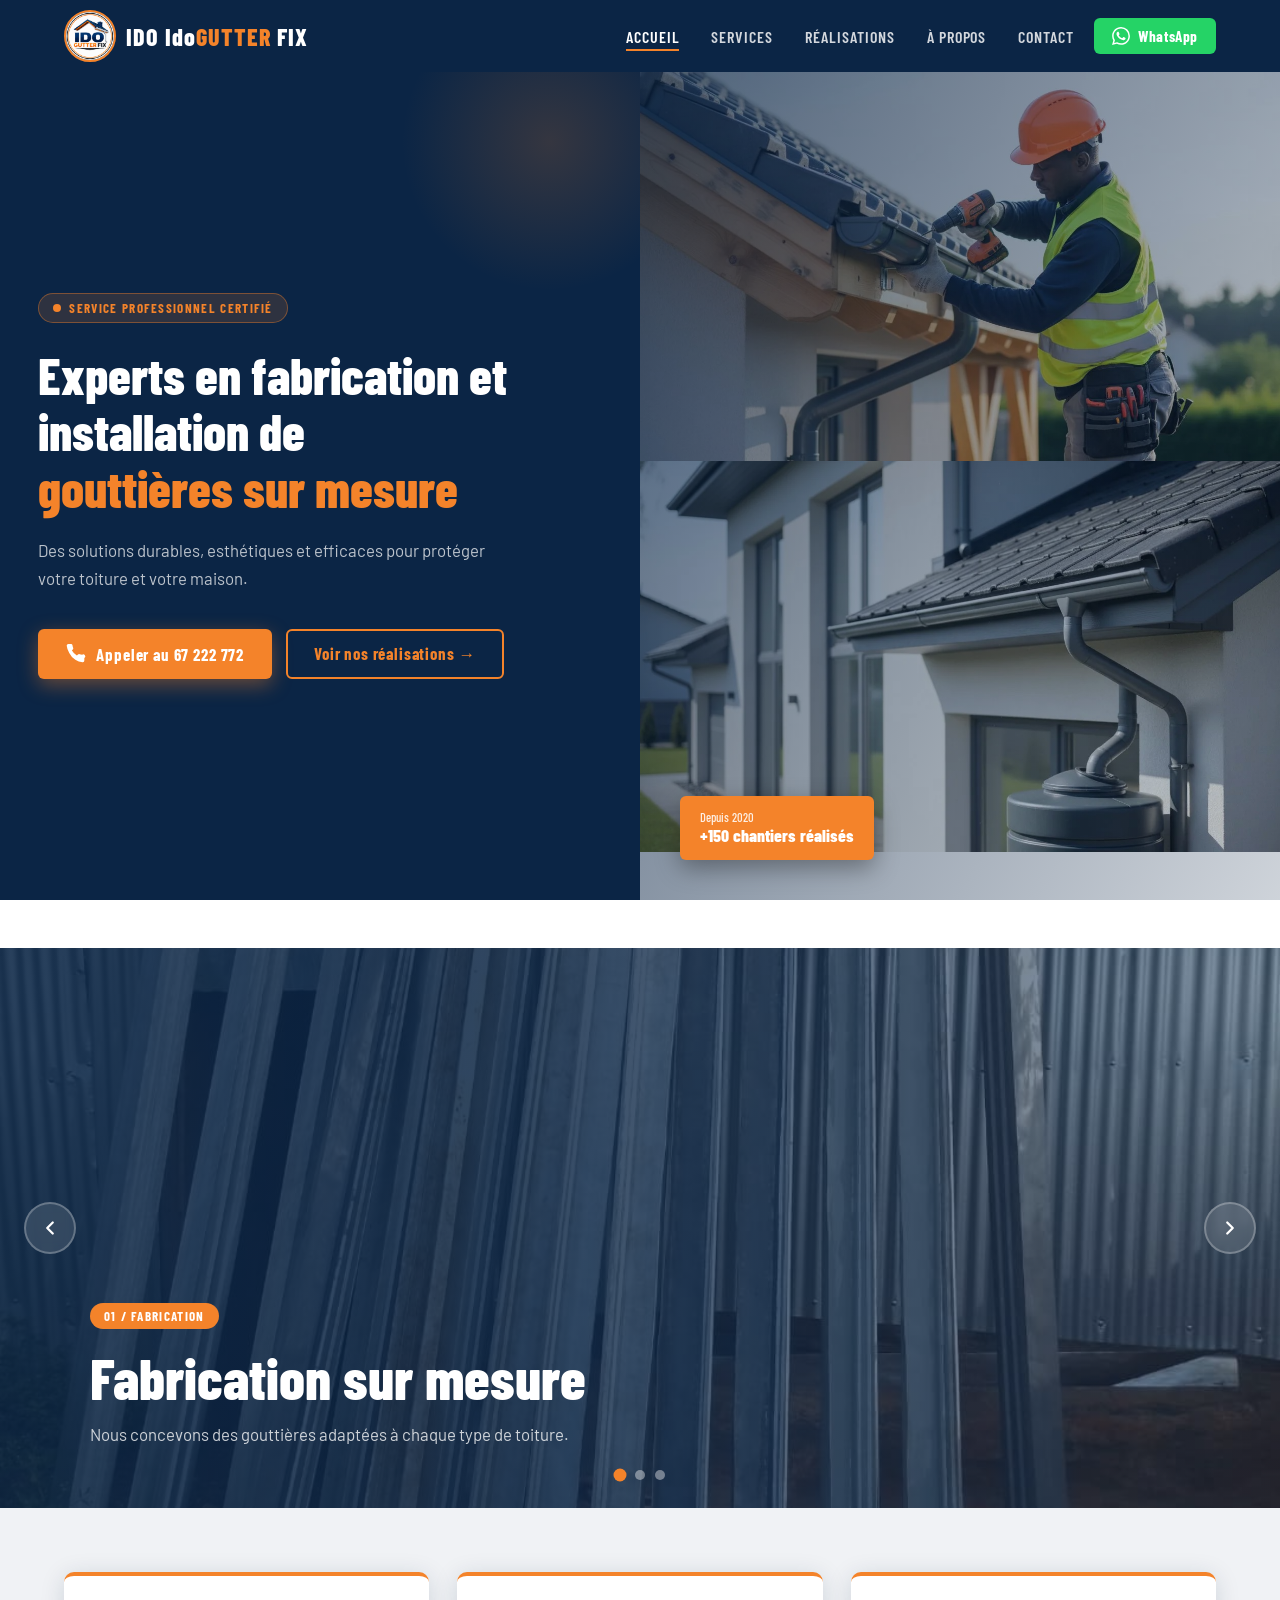
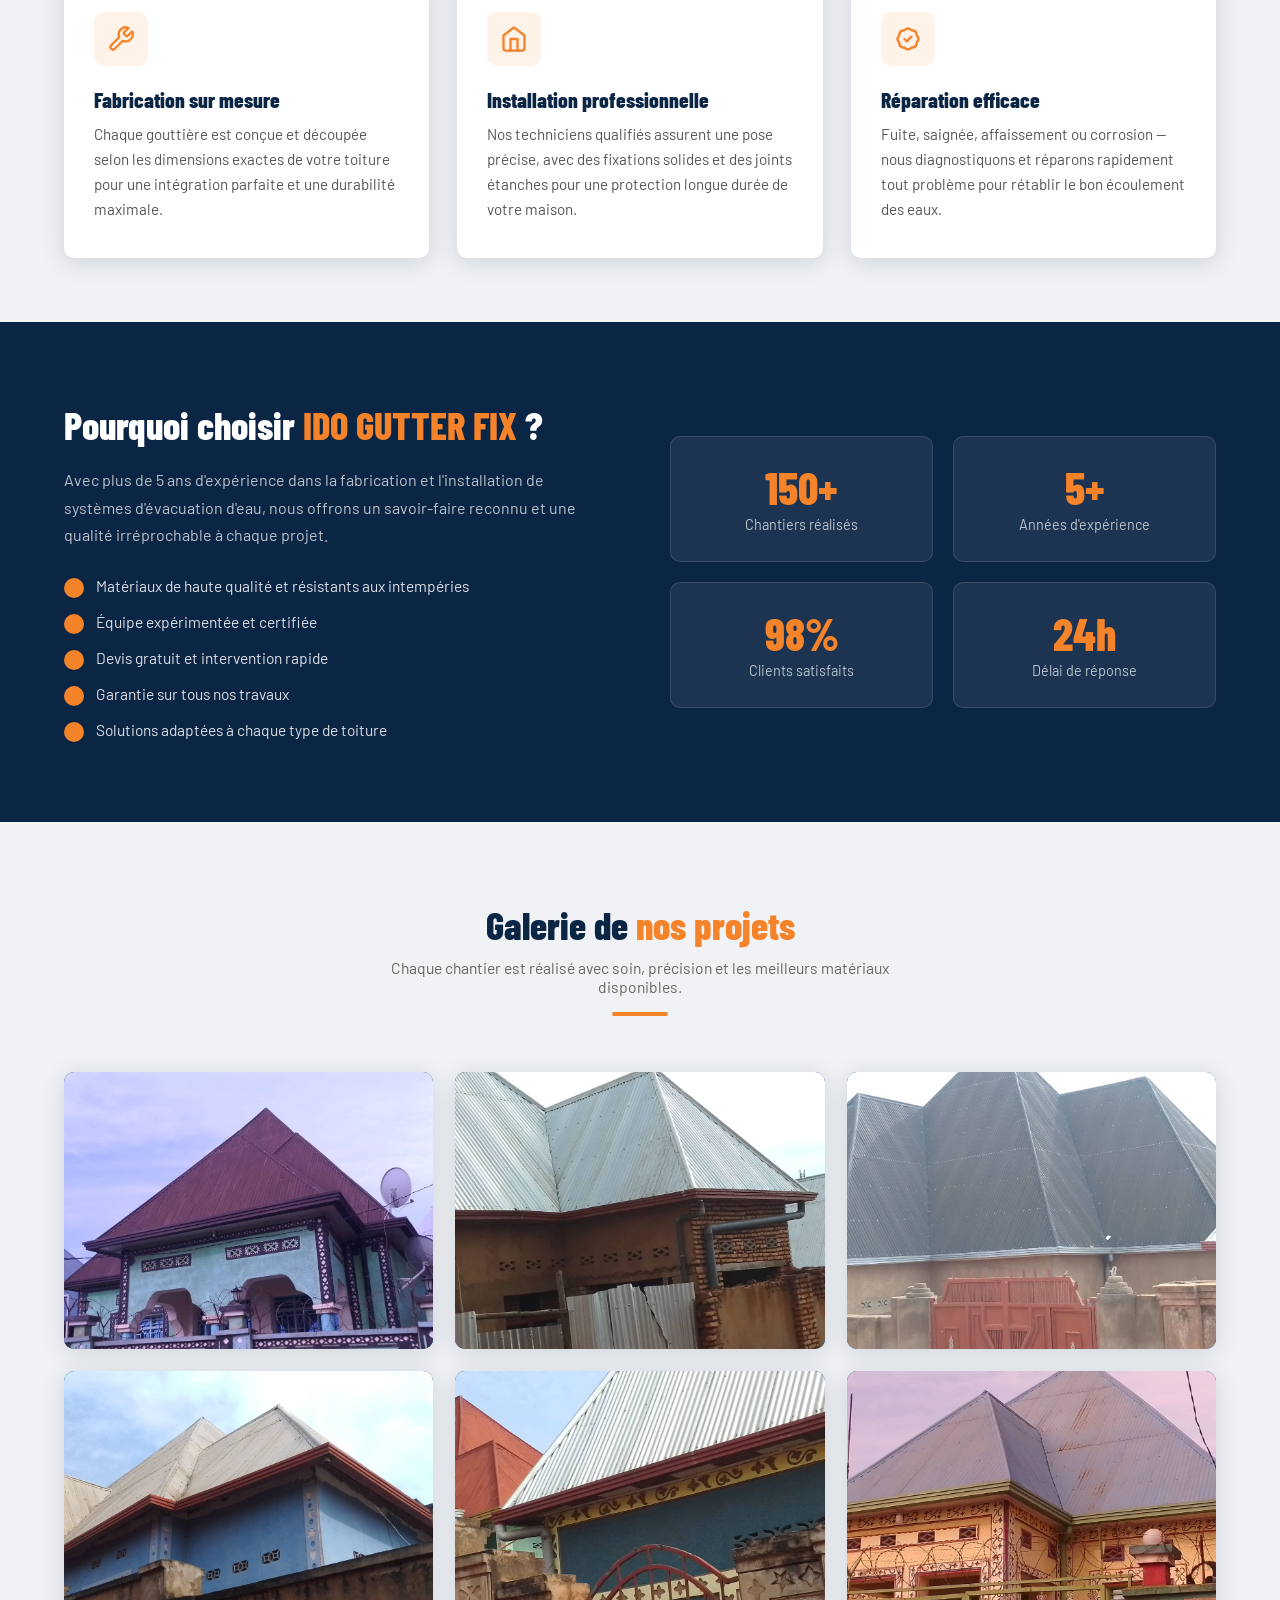
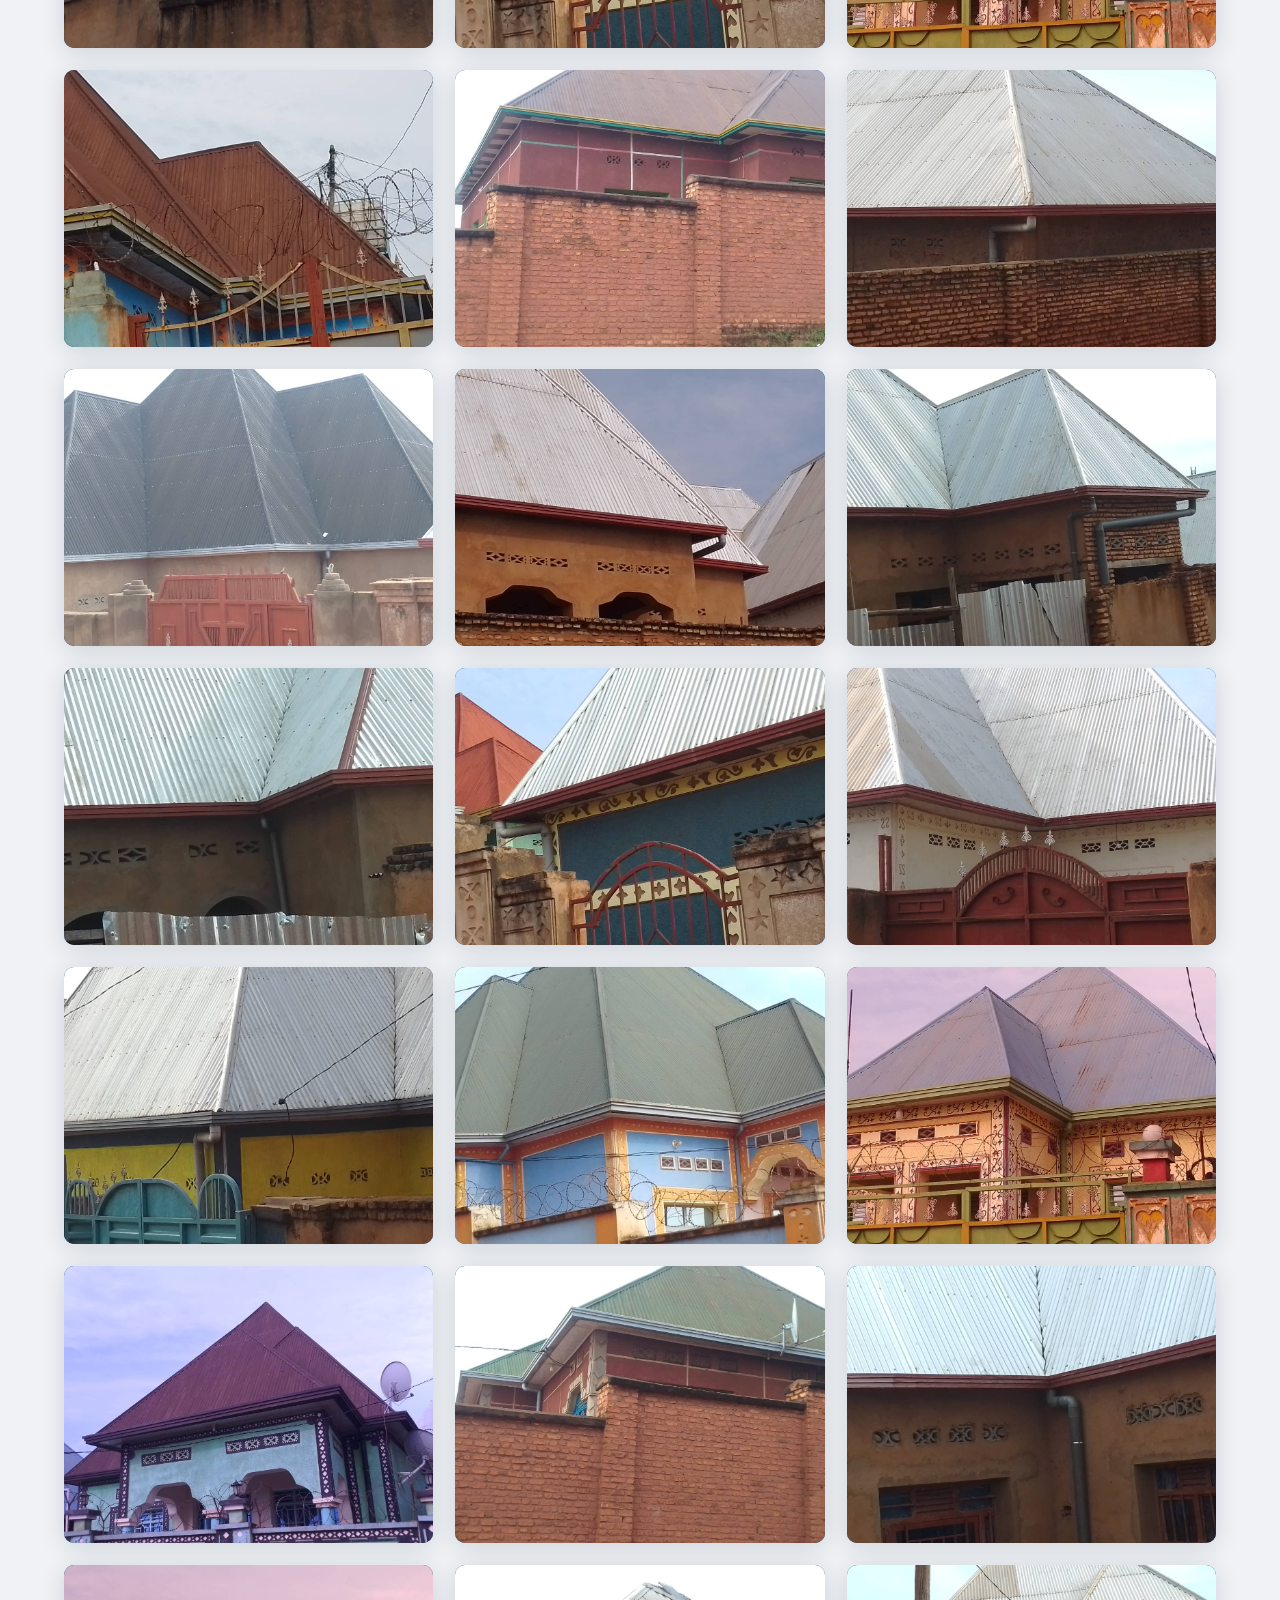
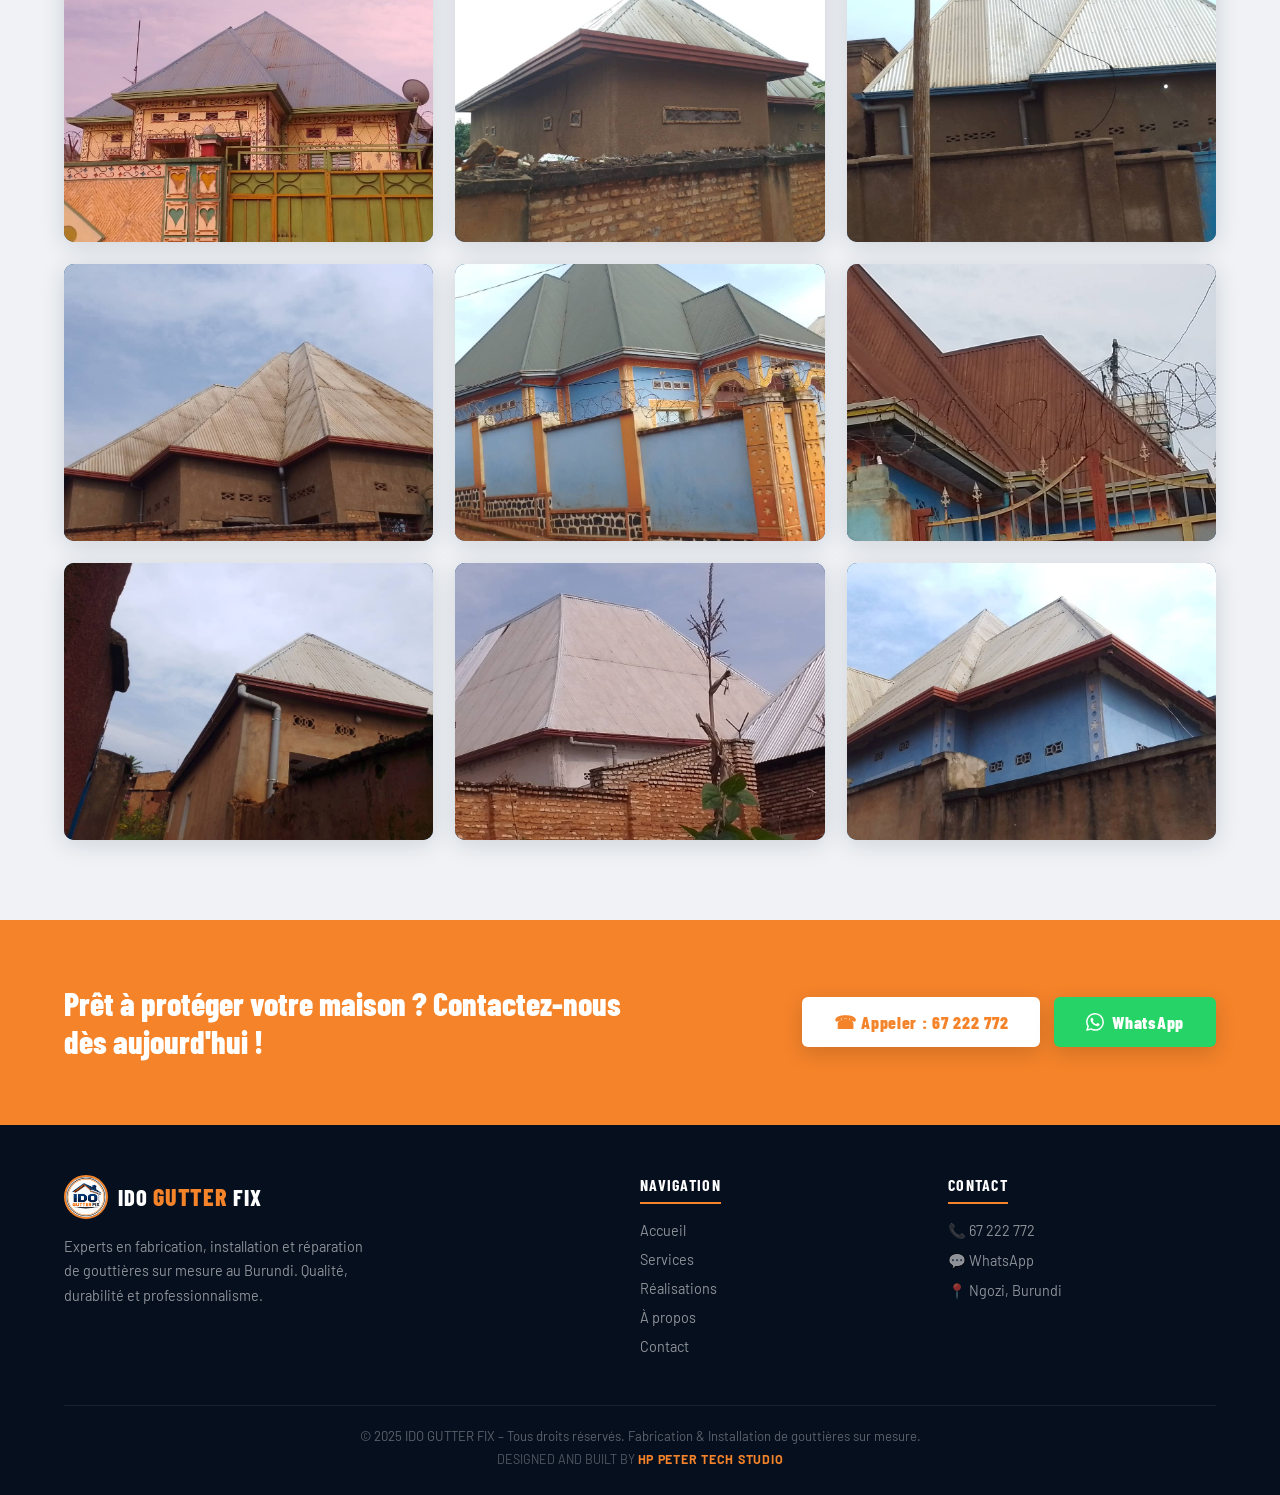
==== commit a3049260: "Ido added for test" ====
--- a/index.html
+++ b/index.html
@@ -34,7 +34,7 @@
               this.nextElementSibling.style.display = 'block';
             "
           />
-          <span>IDO <em>GUTTER</em> FIX</span>
+          <span>IDO Ido<em>GUTTER</em> FIX</span>
         </div>
       </a>
 
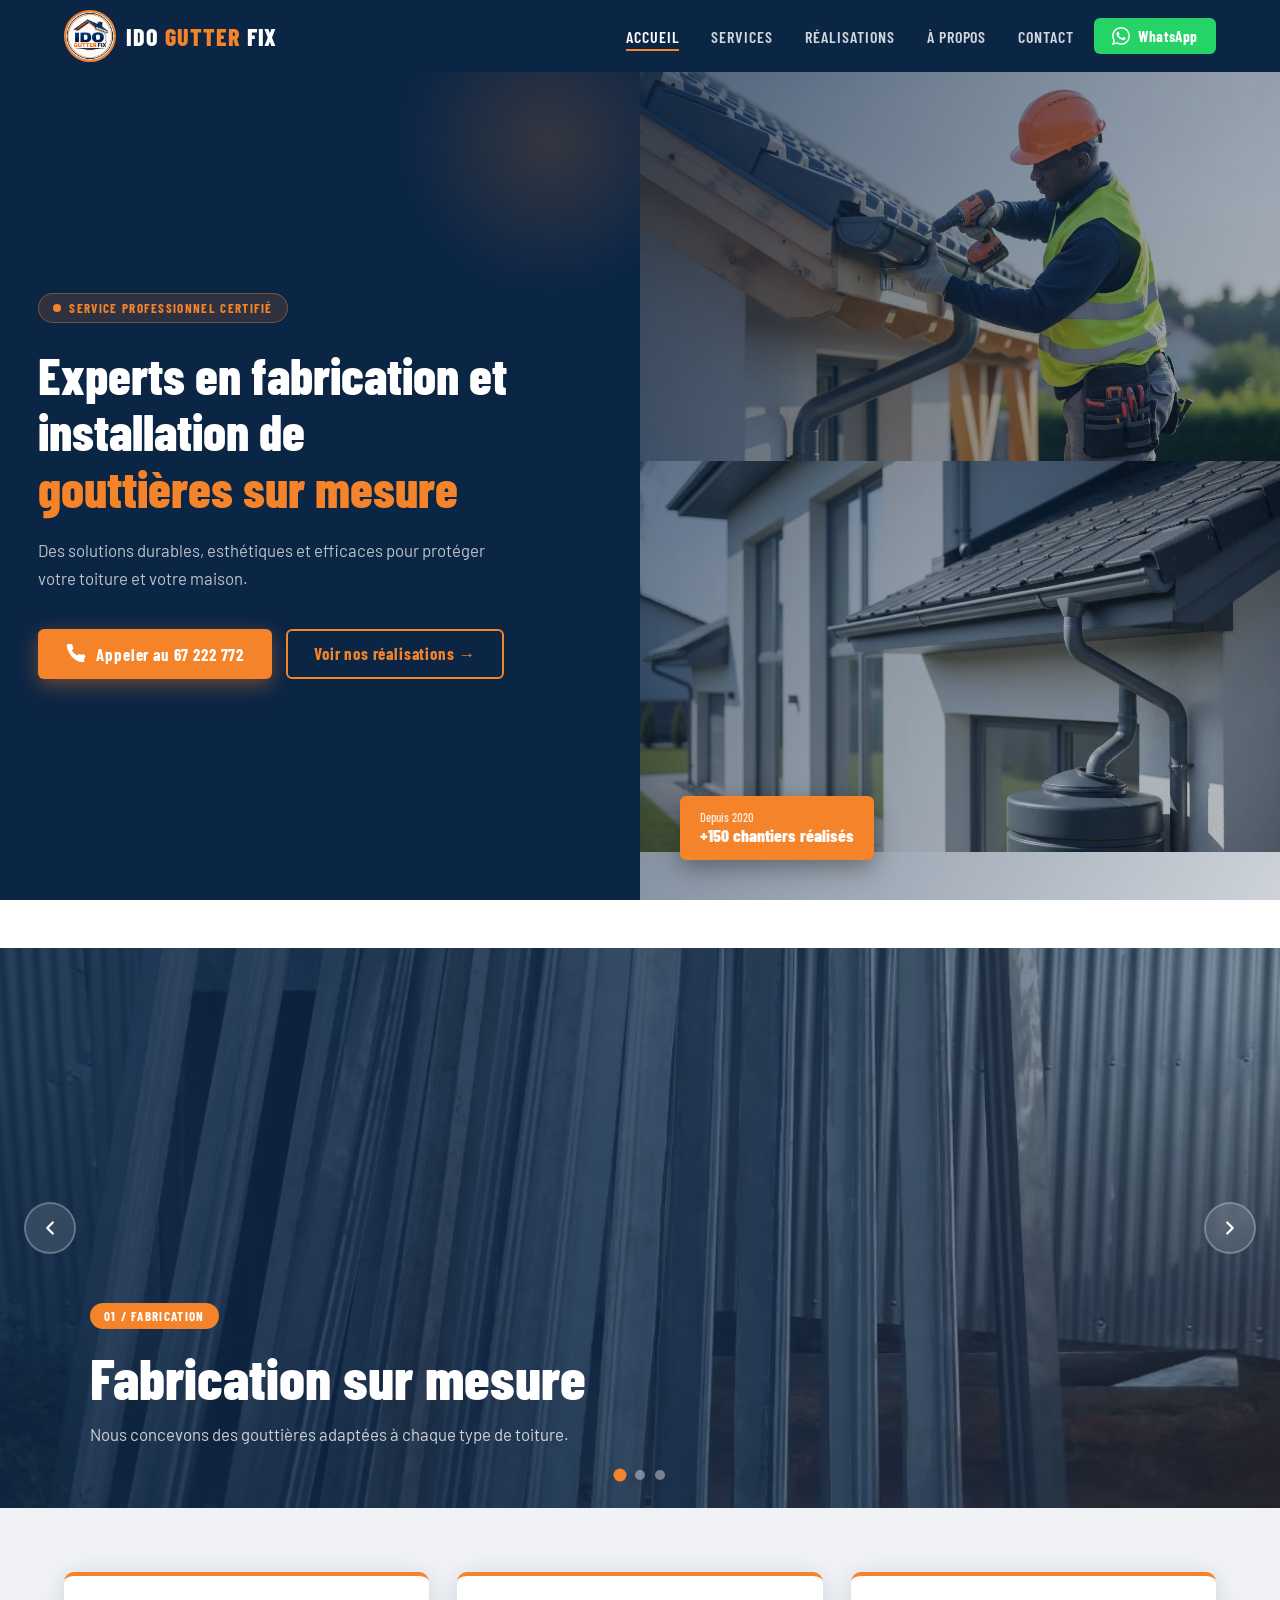
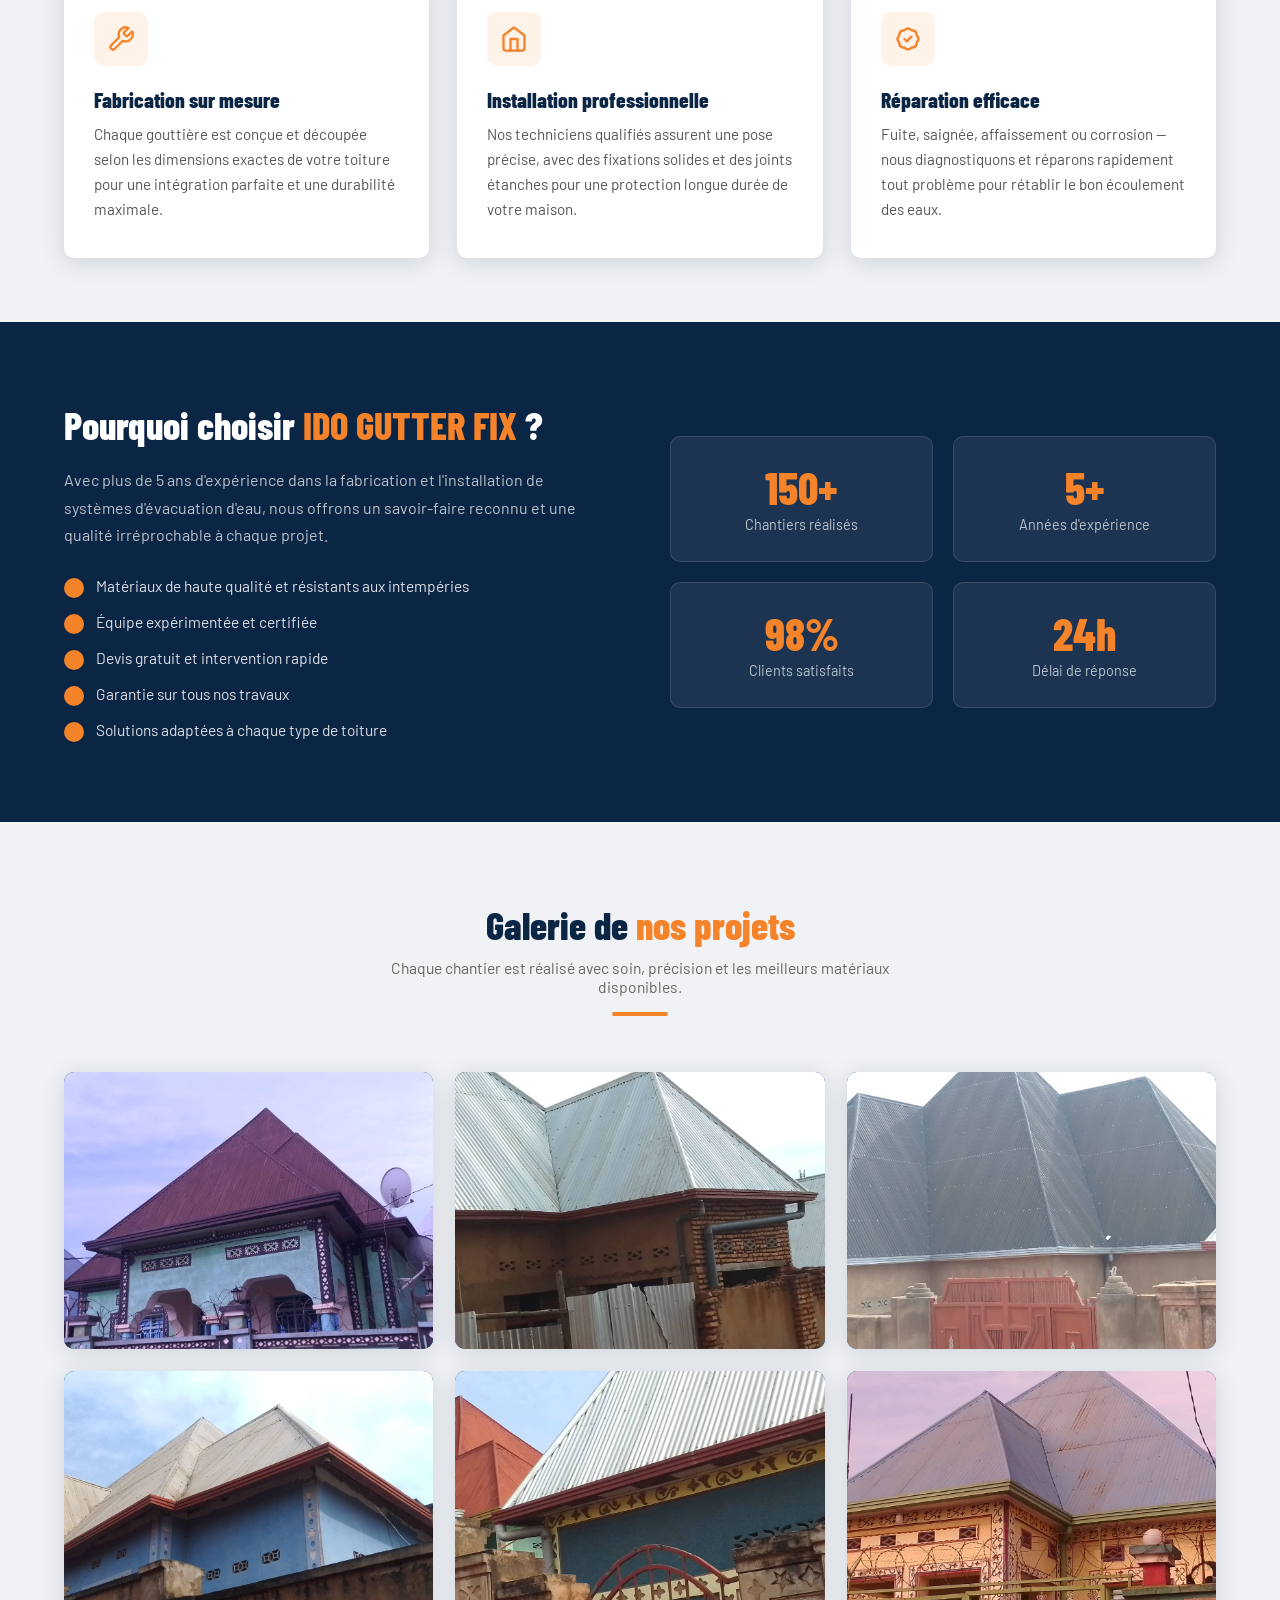
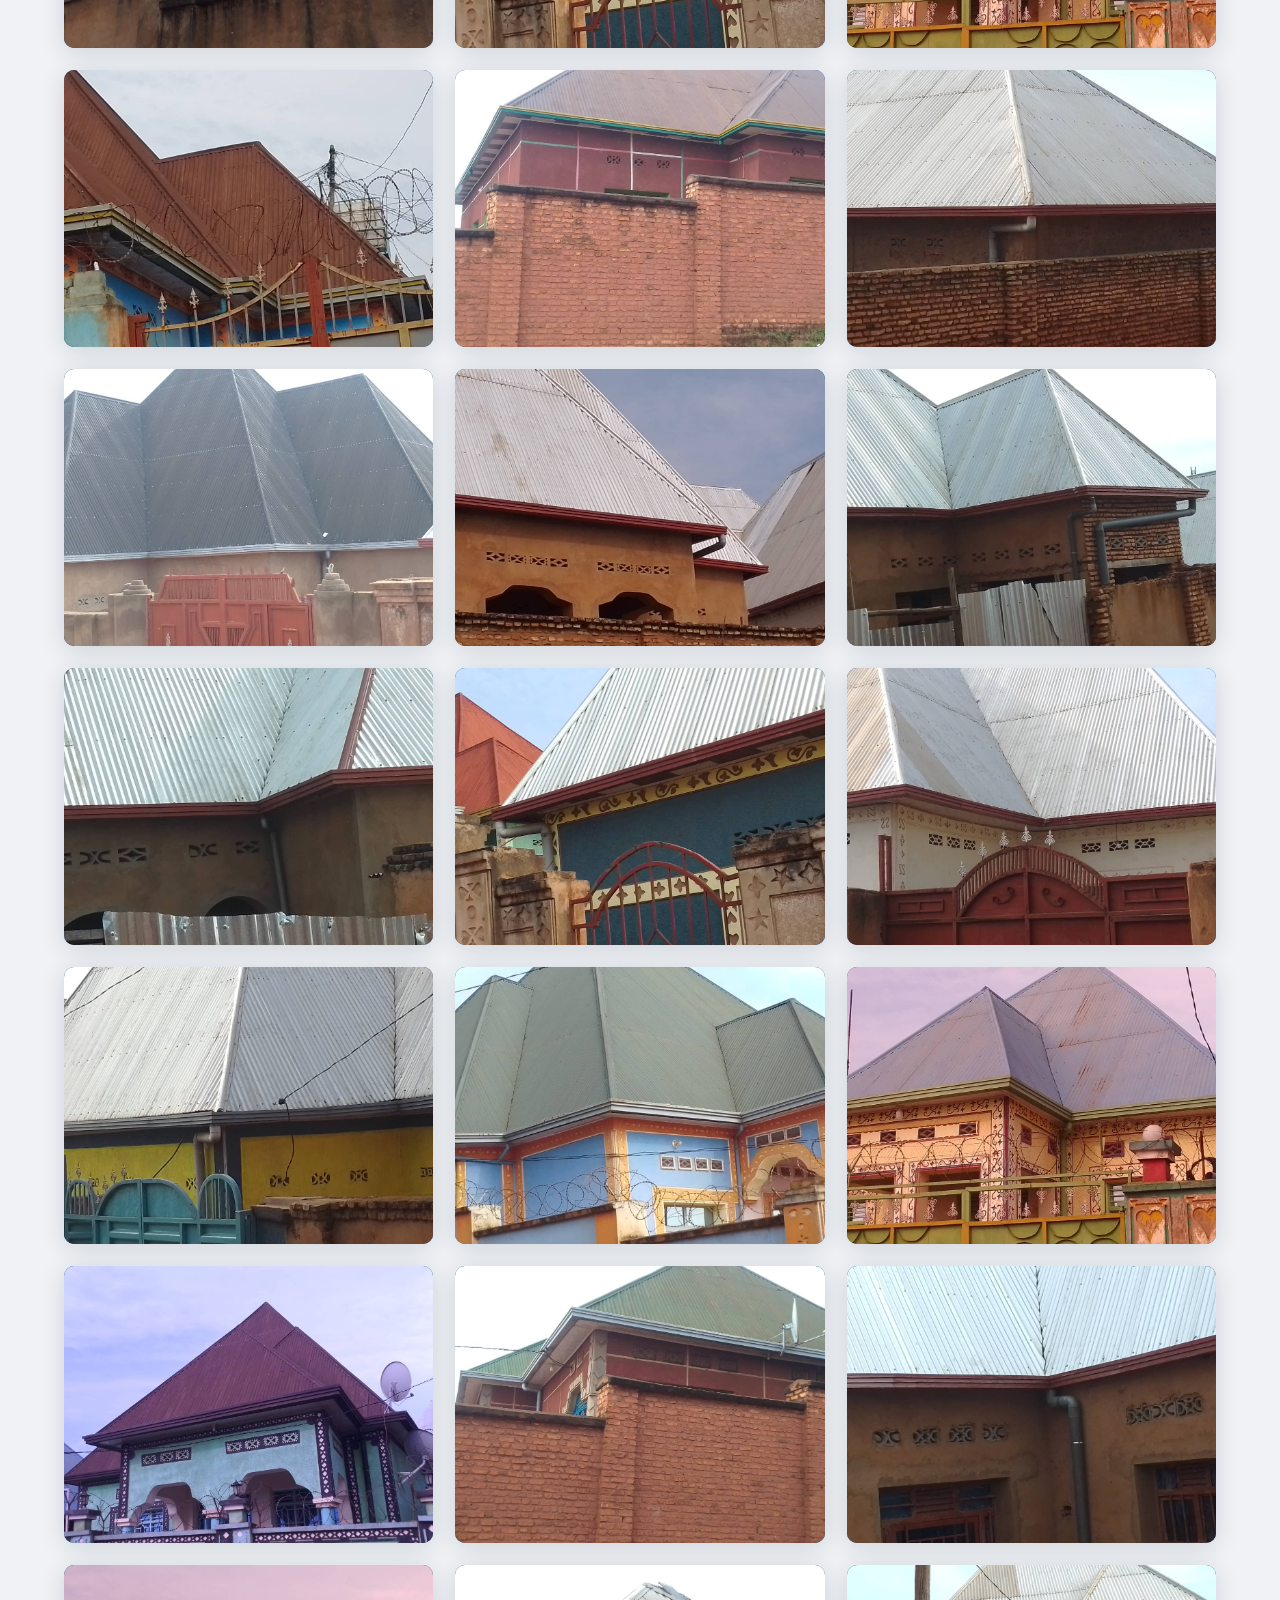
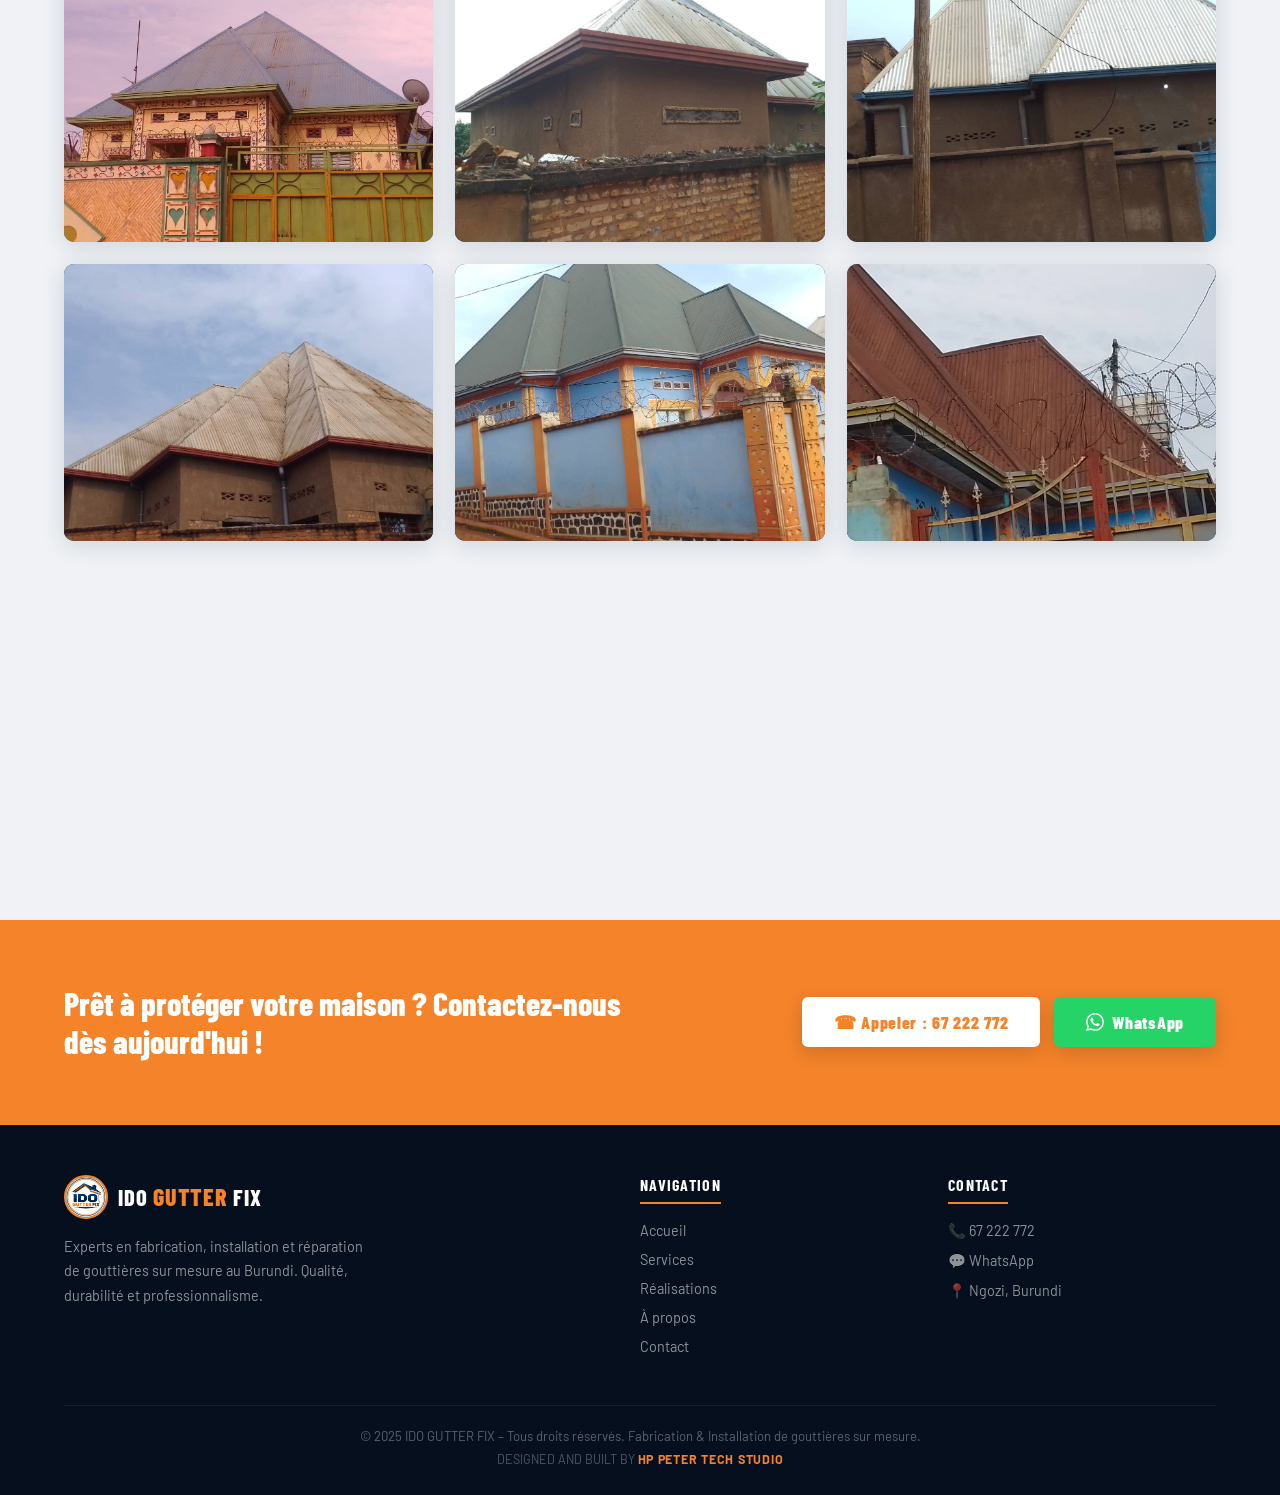
==== commit cc7cac40: "test success Ido removed" ====
--- a/index.html
+++ b/index.html
@@ -34,7 +34,7 @@
               this.nextElementSibling.style.display = 'block';
             "
           />
-          <span>IDO Ido<em>GUTTER</em> FIX</span>
+          <span>IDO <em>GUTTER</em> FIX</span>
         </div>
       </a>
 
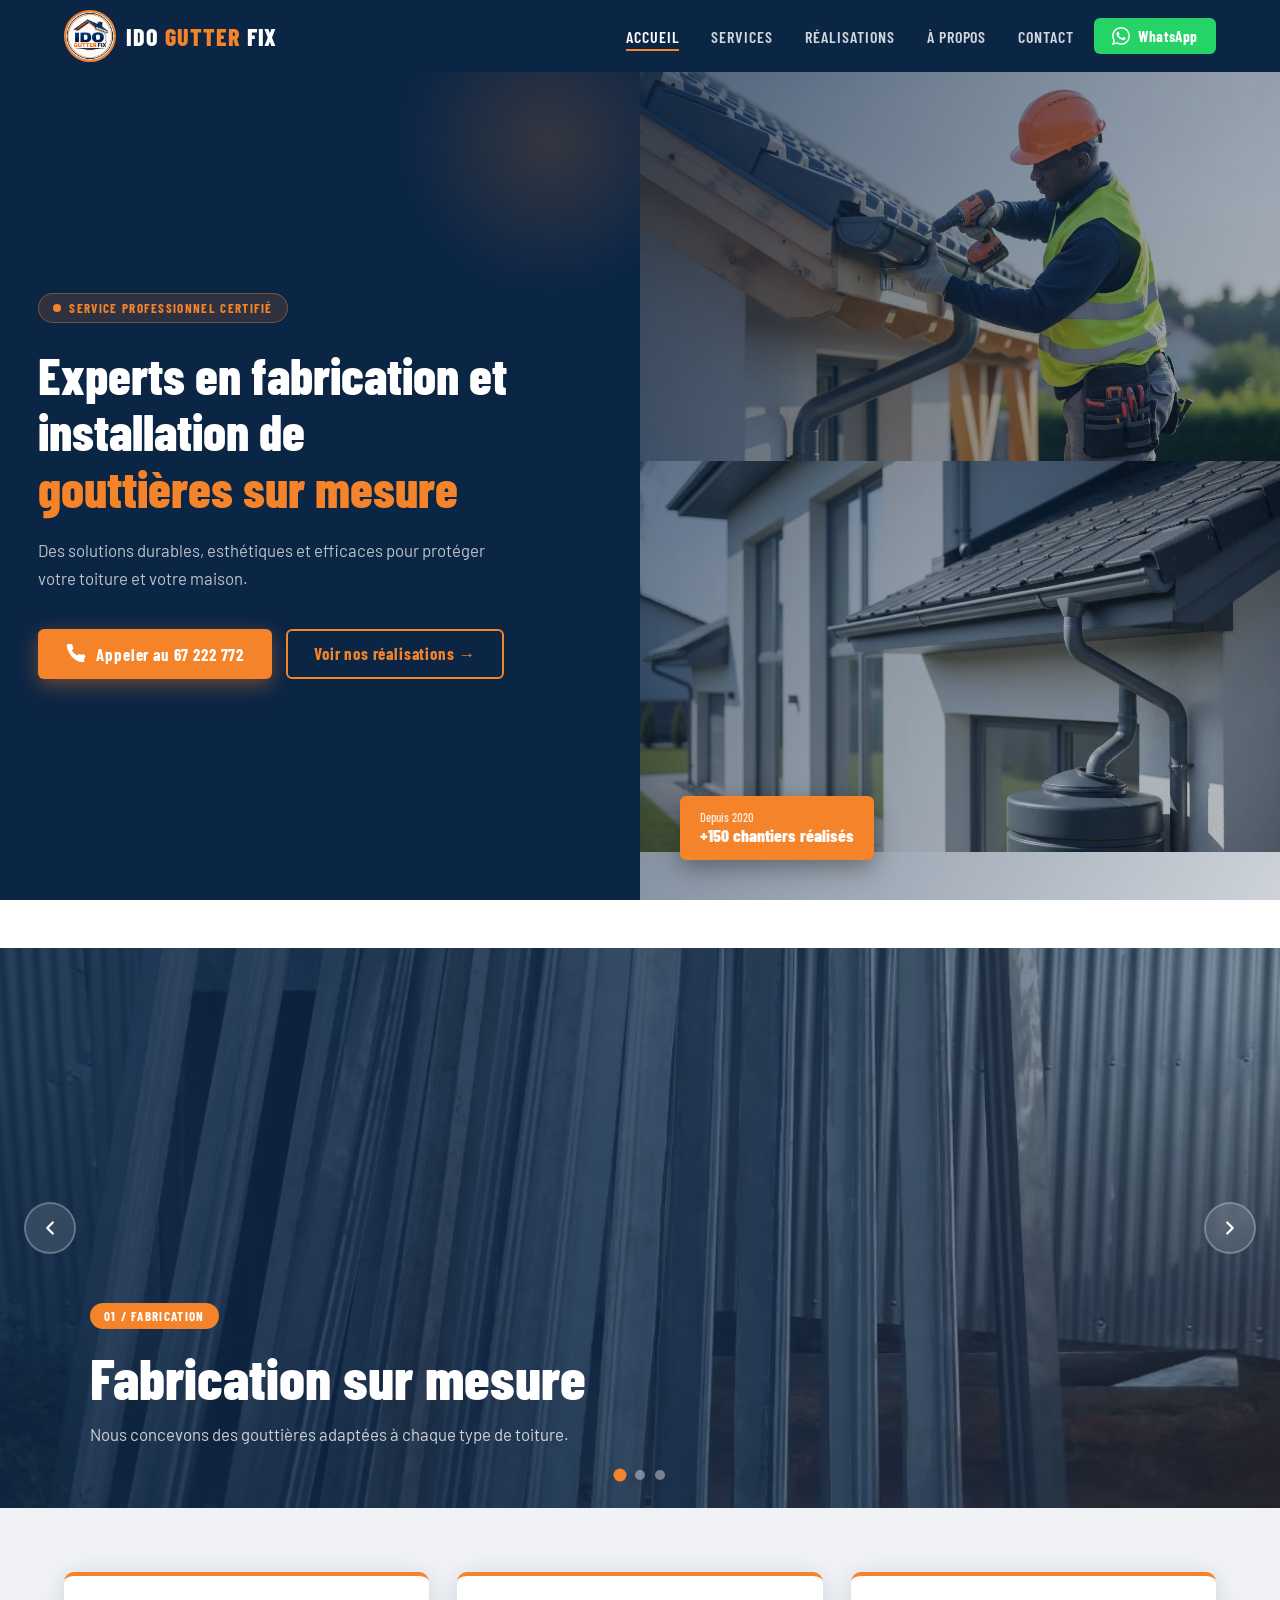
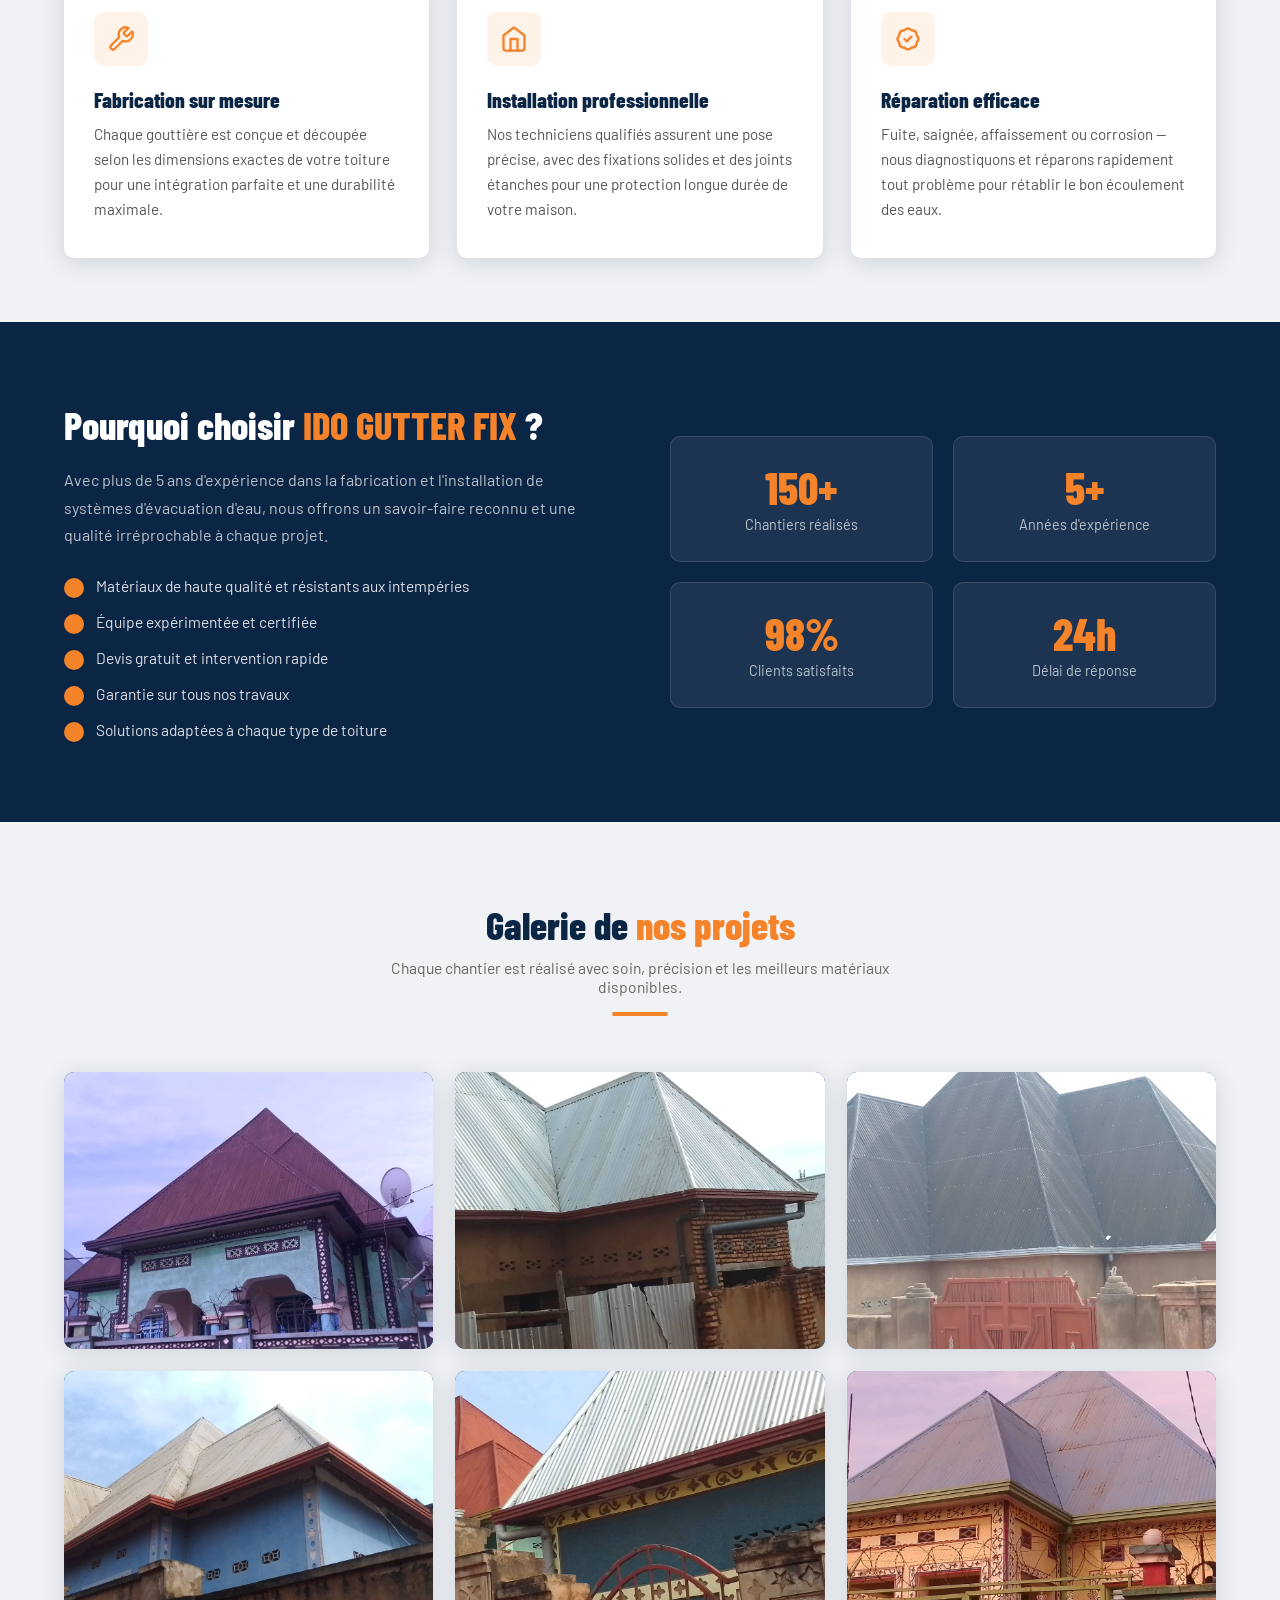
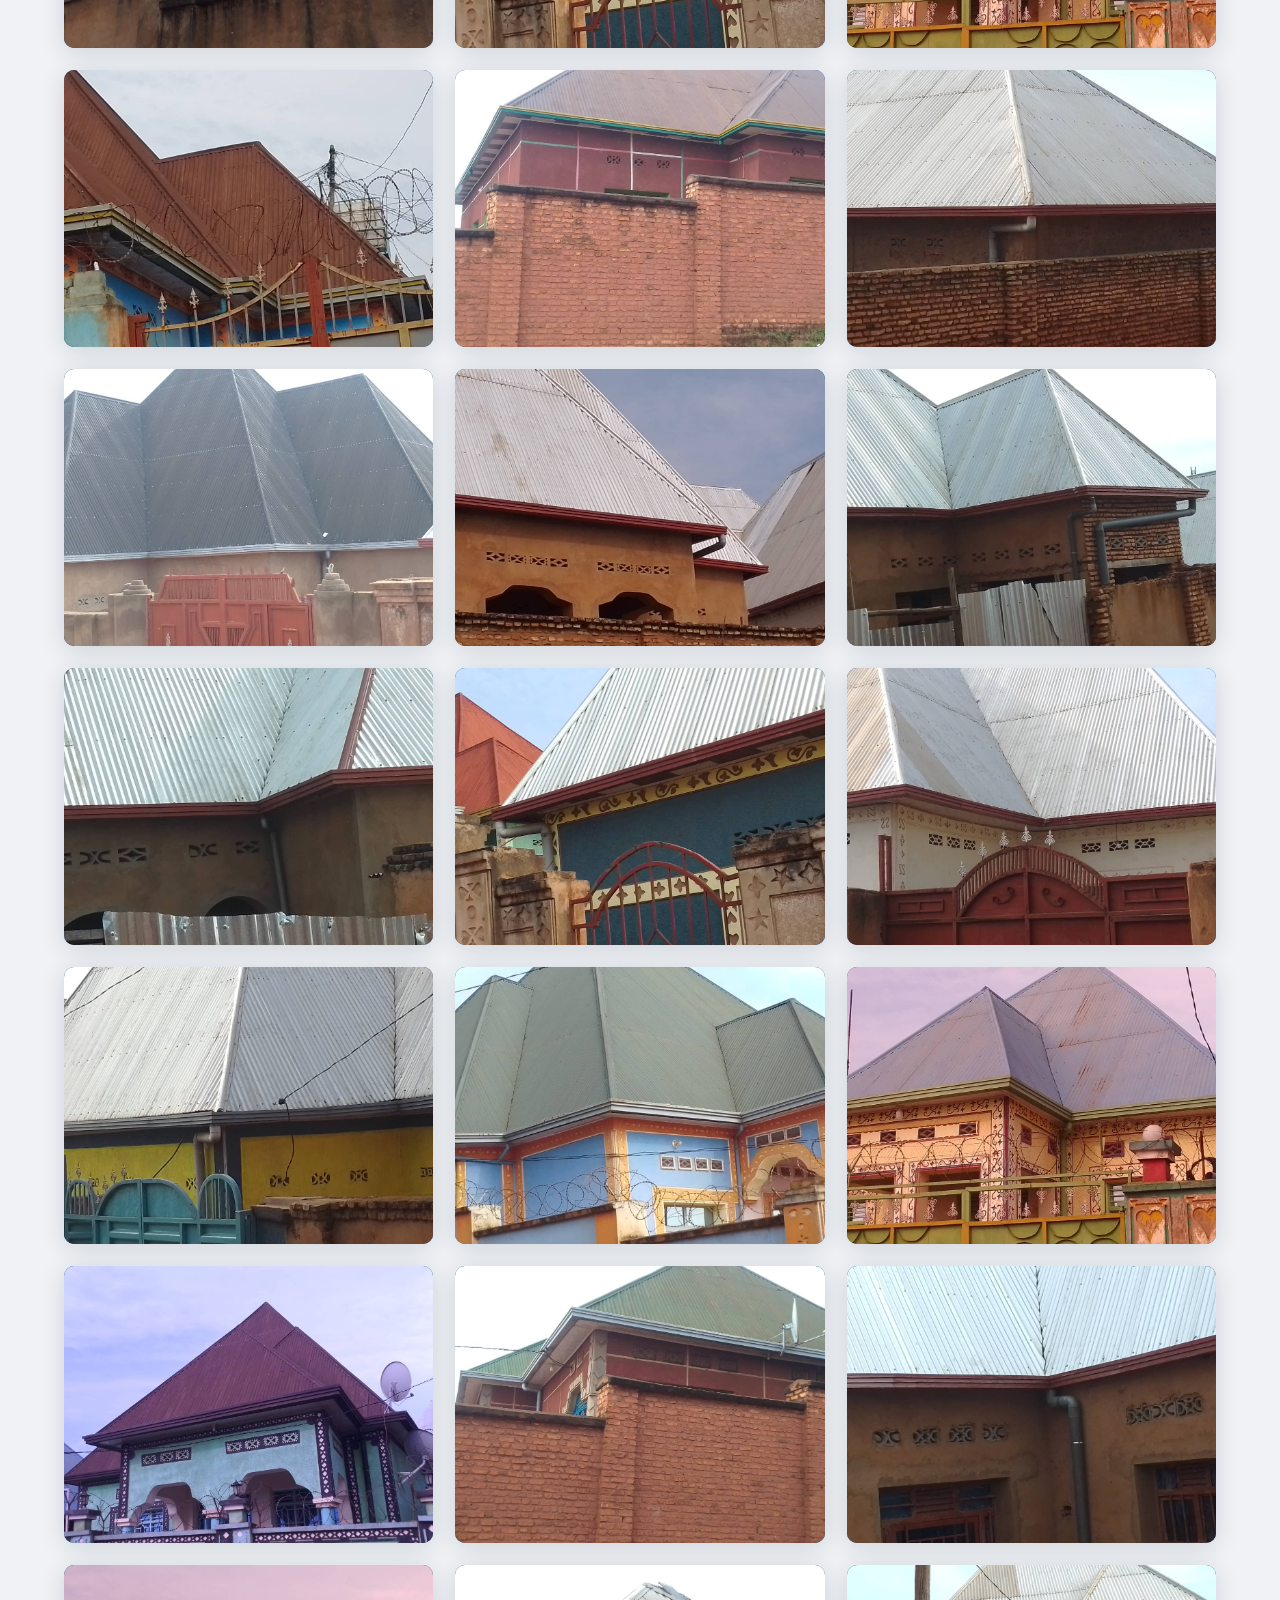
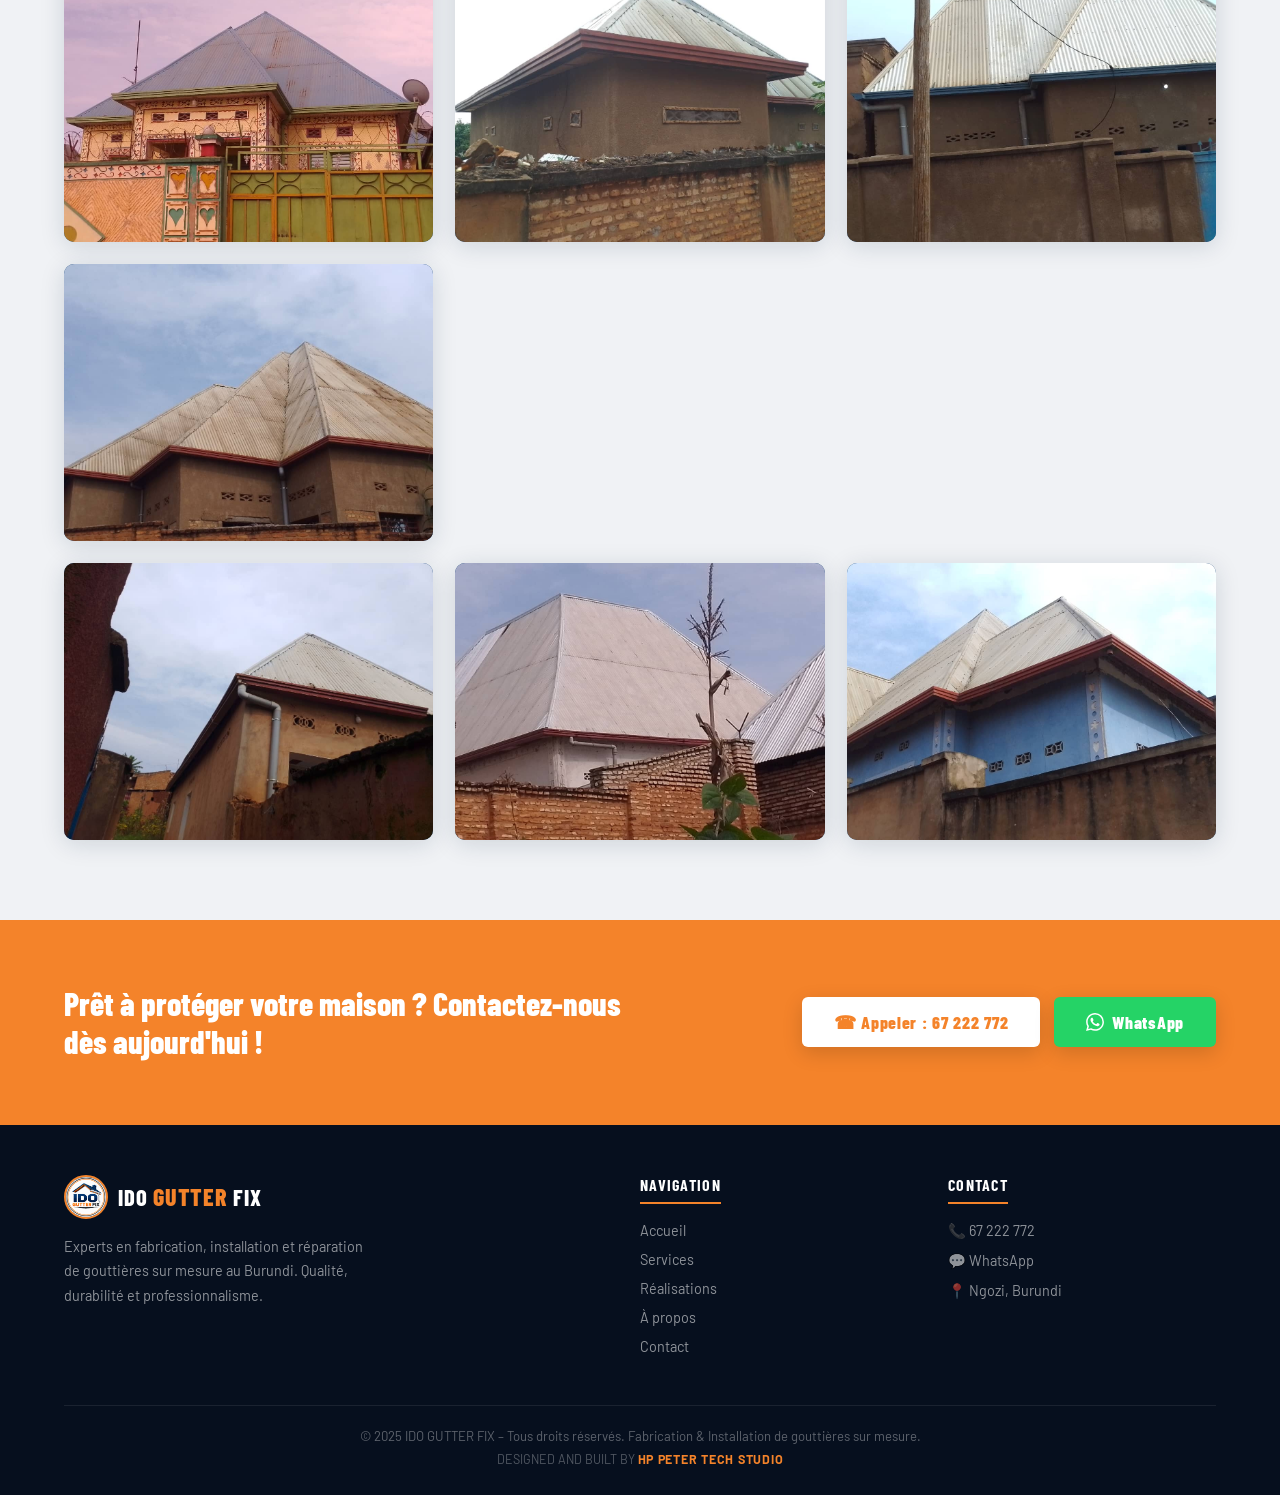
==== commit 1cecc41c: "metadata updated" ====
--- a/index.html
+++ b/index.html
@@ -3,6 +3,14 @@
   <head>
     <meta charset="UTF-8" />
     <meta name="viewport" content="width=device-width, initial-scale=1.0" />
+
+    <meta property="og:type" content="website">
+    <meta property="og:url" content="https://idonice.vercel.app/">
+    <meta property="og:title" content="IDO GUTTER FIX | Experts en gouttières sur mesure">
+    <meta property="og:description" content="Des solutions durables, esthétiques et efficaces pour protéger votre toiture et votre maison.">
+    <meta property="og:image" content="https://idonice.vercel.app/images/idoGutterFixLog.png">
+
+
     <title>IDO GUTTER FIX – Experts en gouttières sur mesure</title>
     <link
       href="https://fonts.googleapis.com/css2?family=Barlow+Condensed:wght@400;600;700;800&family=Barlow:wght@400;500;600&display=swap"
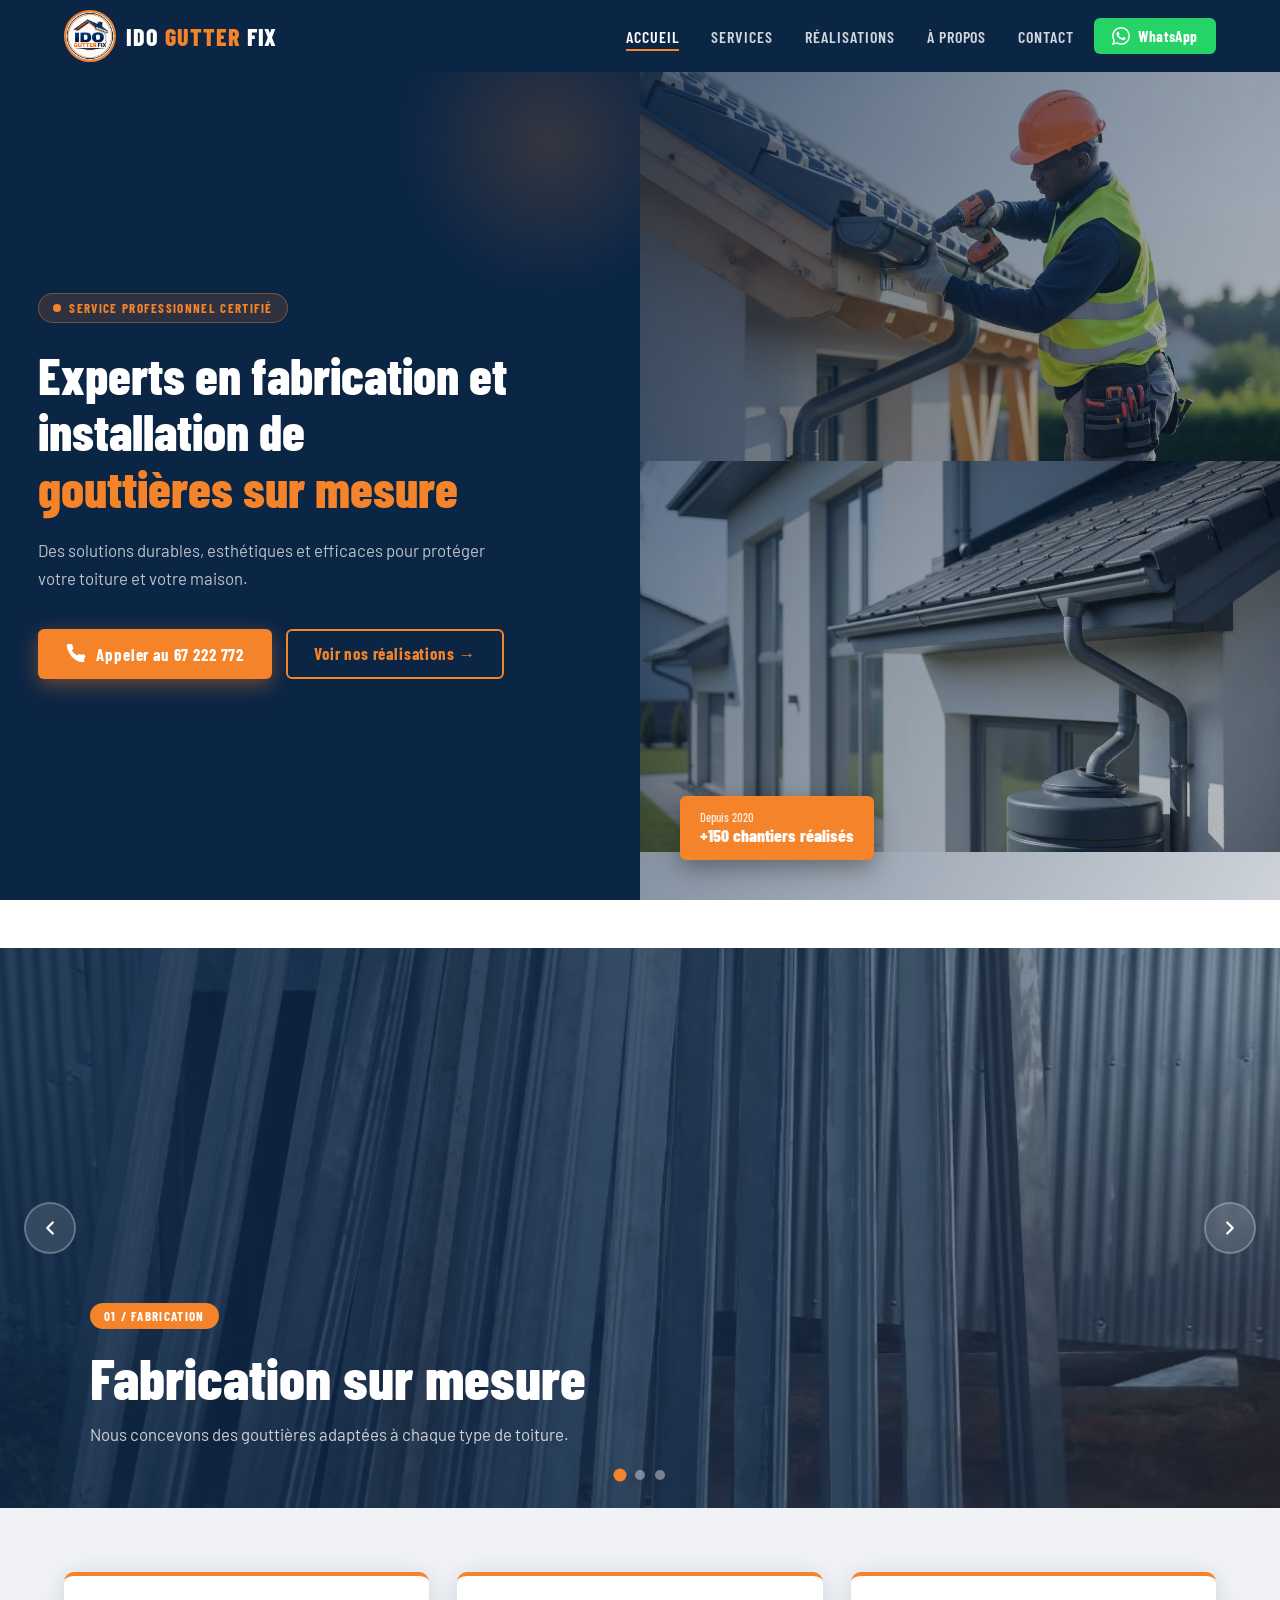
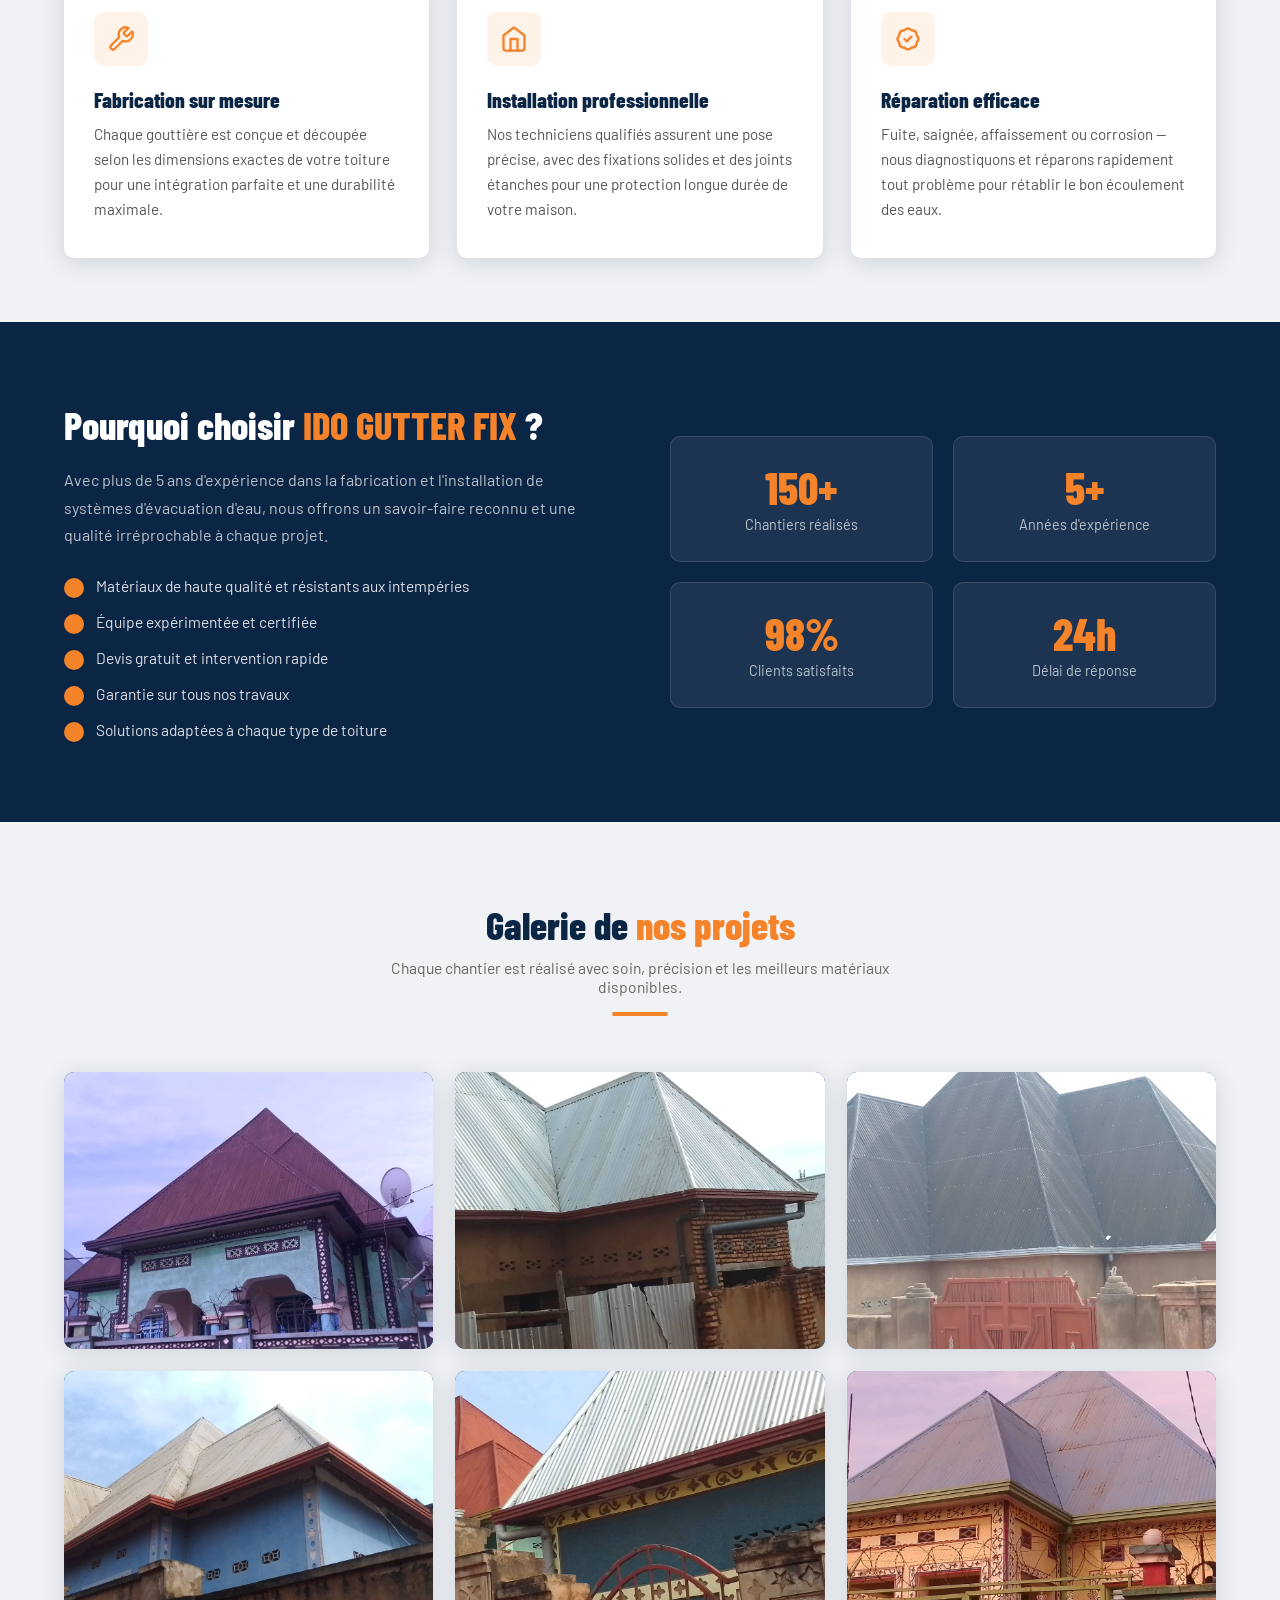
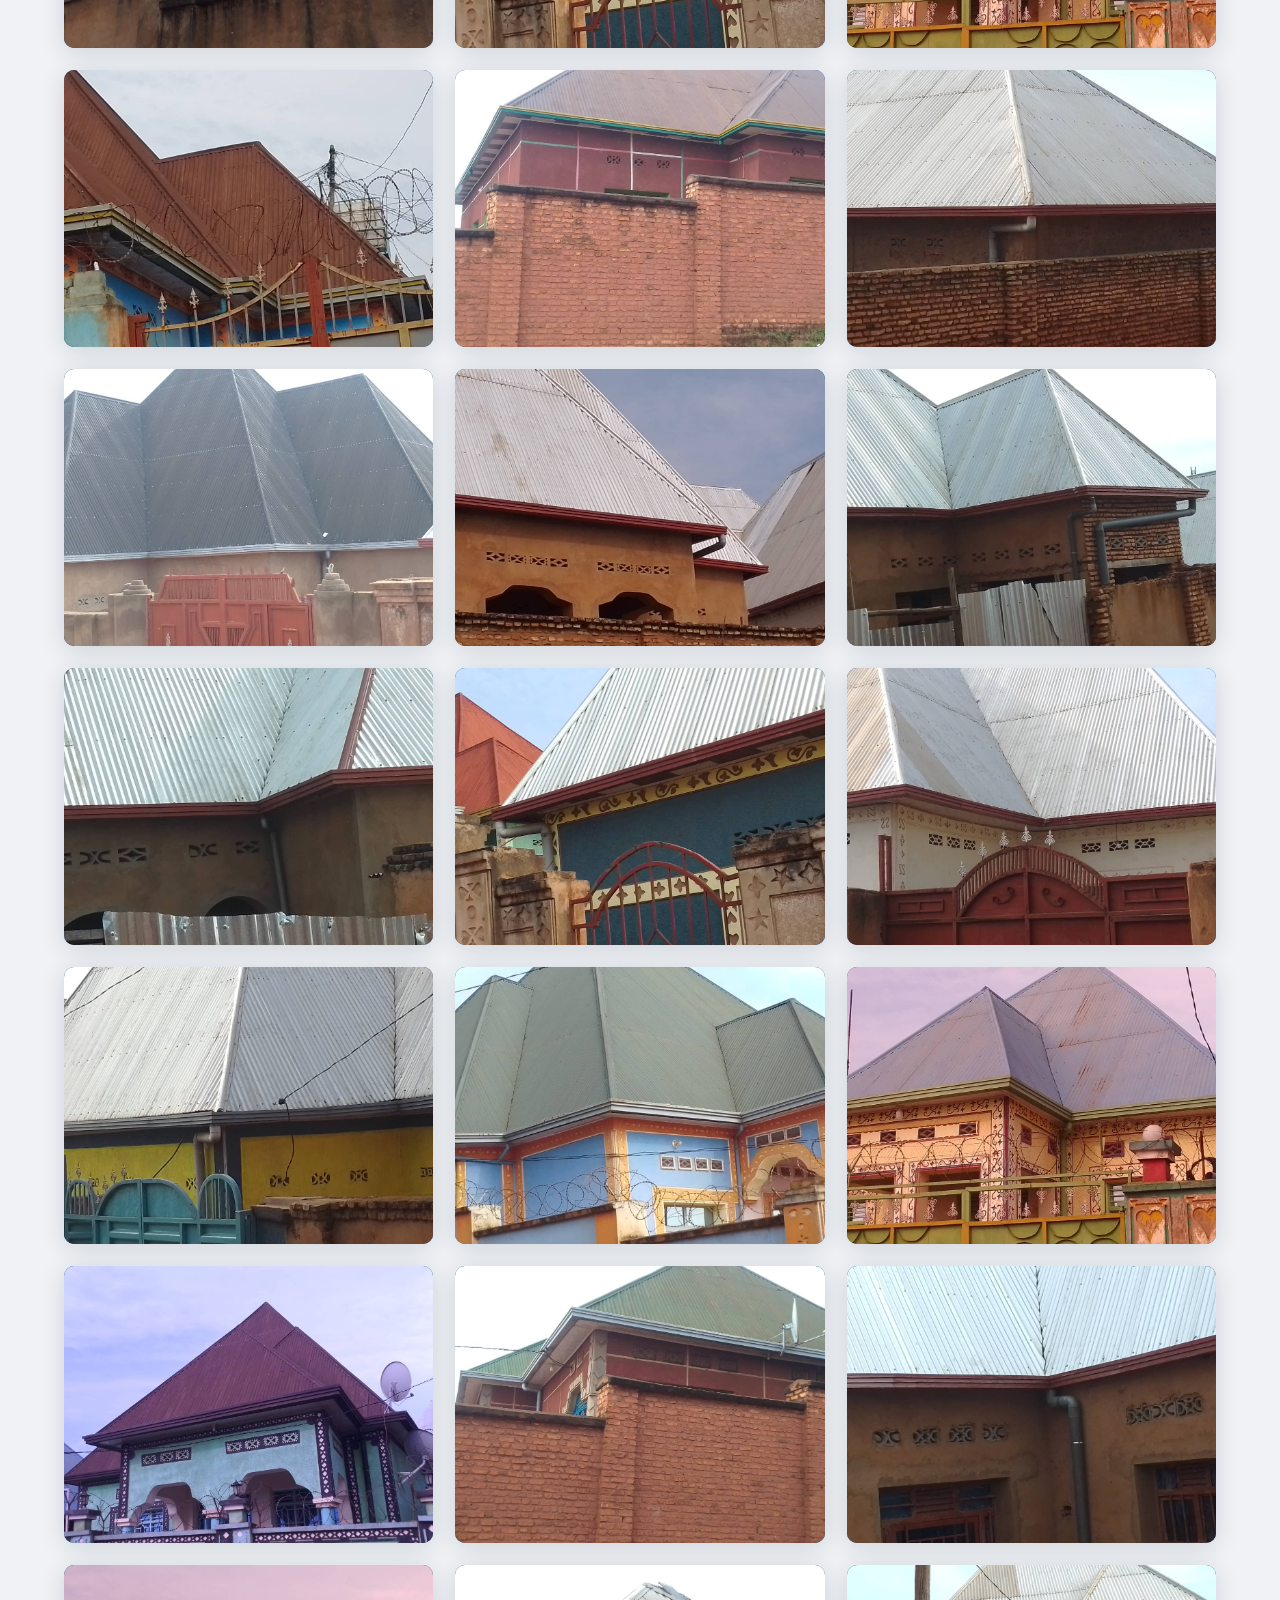
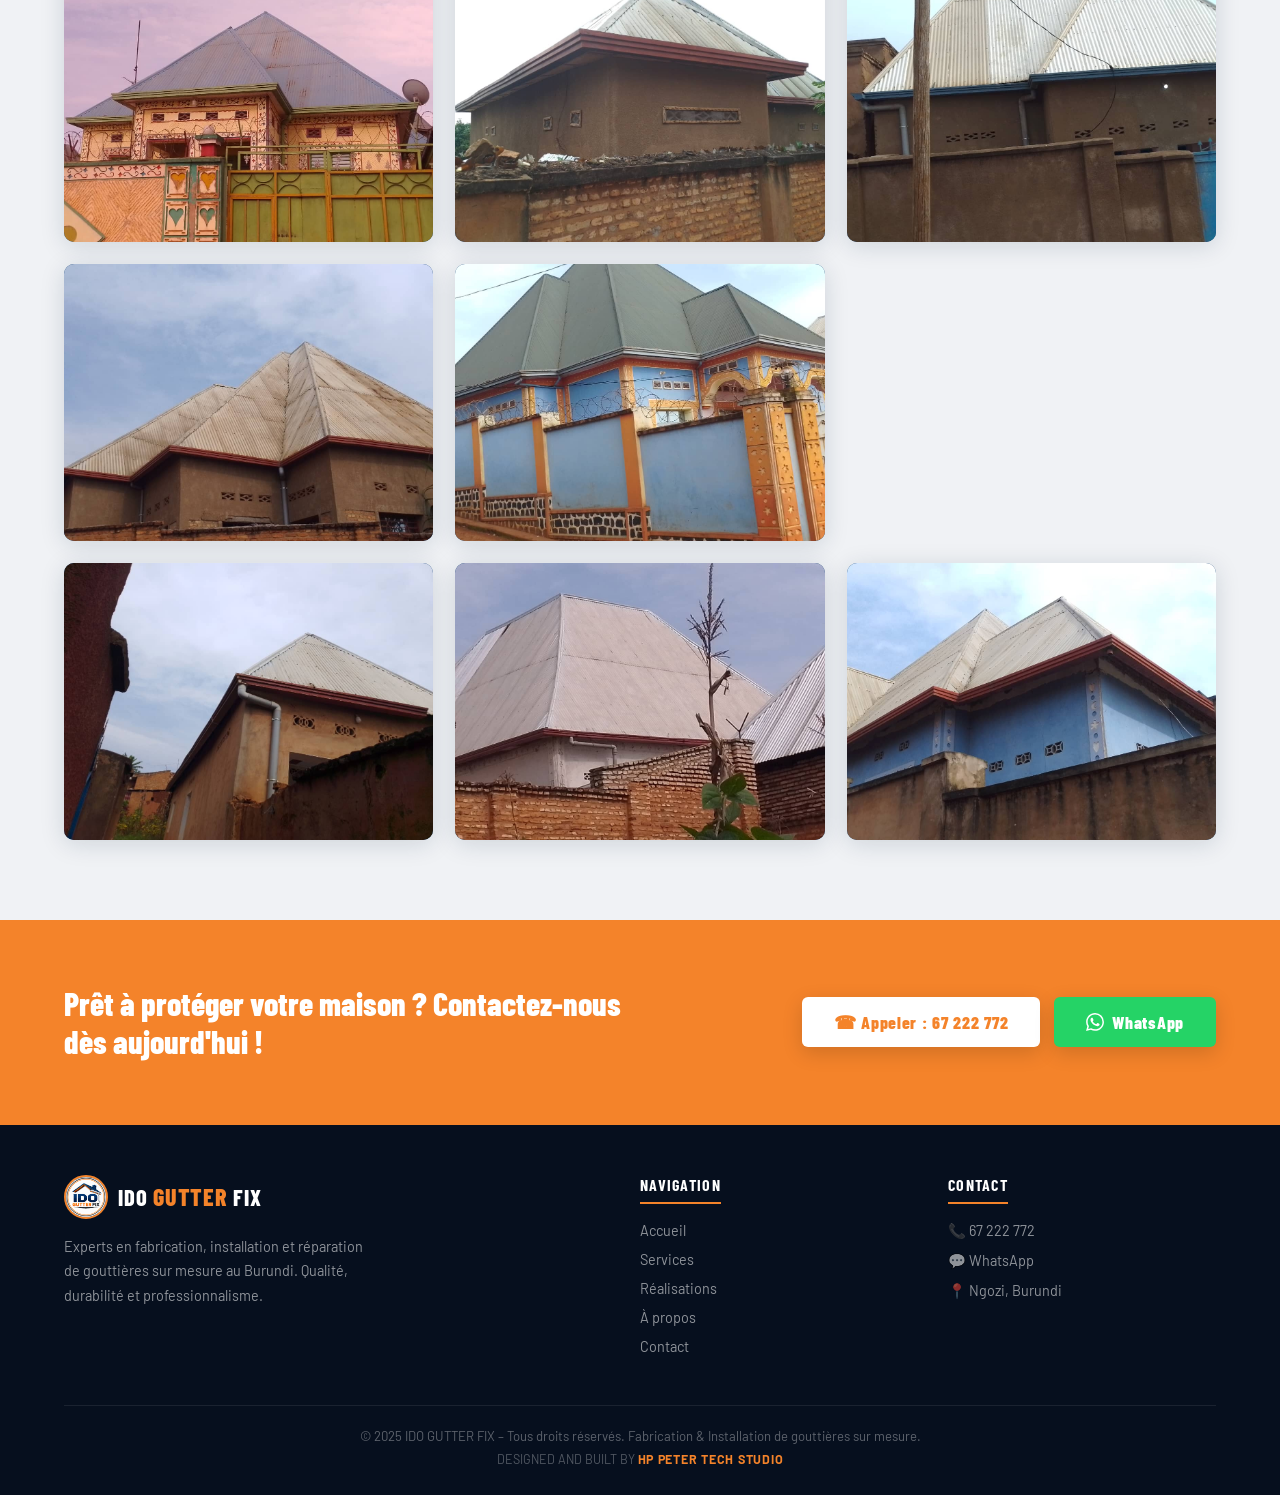
==== commit e6eb7a2f: "metadata fix" ====
--- a/index.html
+++ b/index.html
@@ -8,7 +8,7 @@
     <meta property="og:url" content="https://idonice.vercel.app/">
     <meta property="og:title" content="IDO GUTTER FIX | Experts en gouttières sur mesure">
     <meta property="og:description" content="Des solutions durables, esthétiques et efficaces pour protéger votre toiture et votre maison.">
-    <meta property="og:image" content="https://idonice.vercel.app/images/idoGutterFixLog.png">
+    <meta property="og:image" content="https://idonice.vercel.app/images/idoGutterFixLogo.png">
 
 
     <title>IDO GUTTER FIX – Experts en gouttières sur mesure</title>
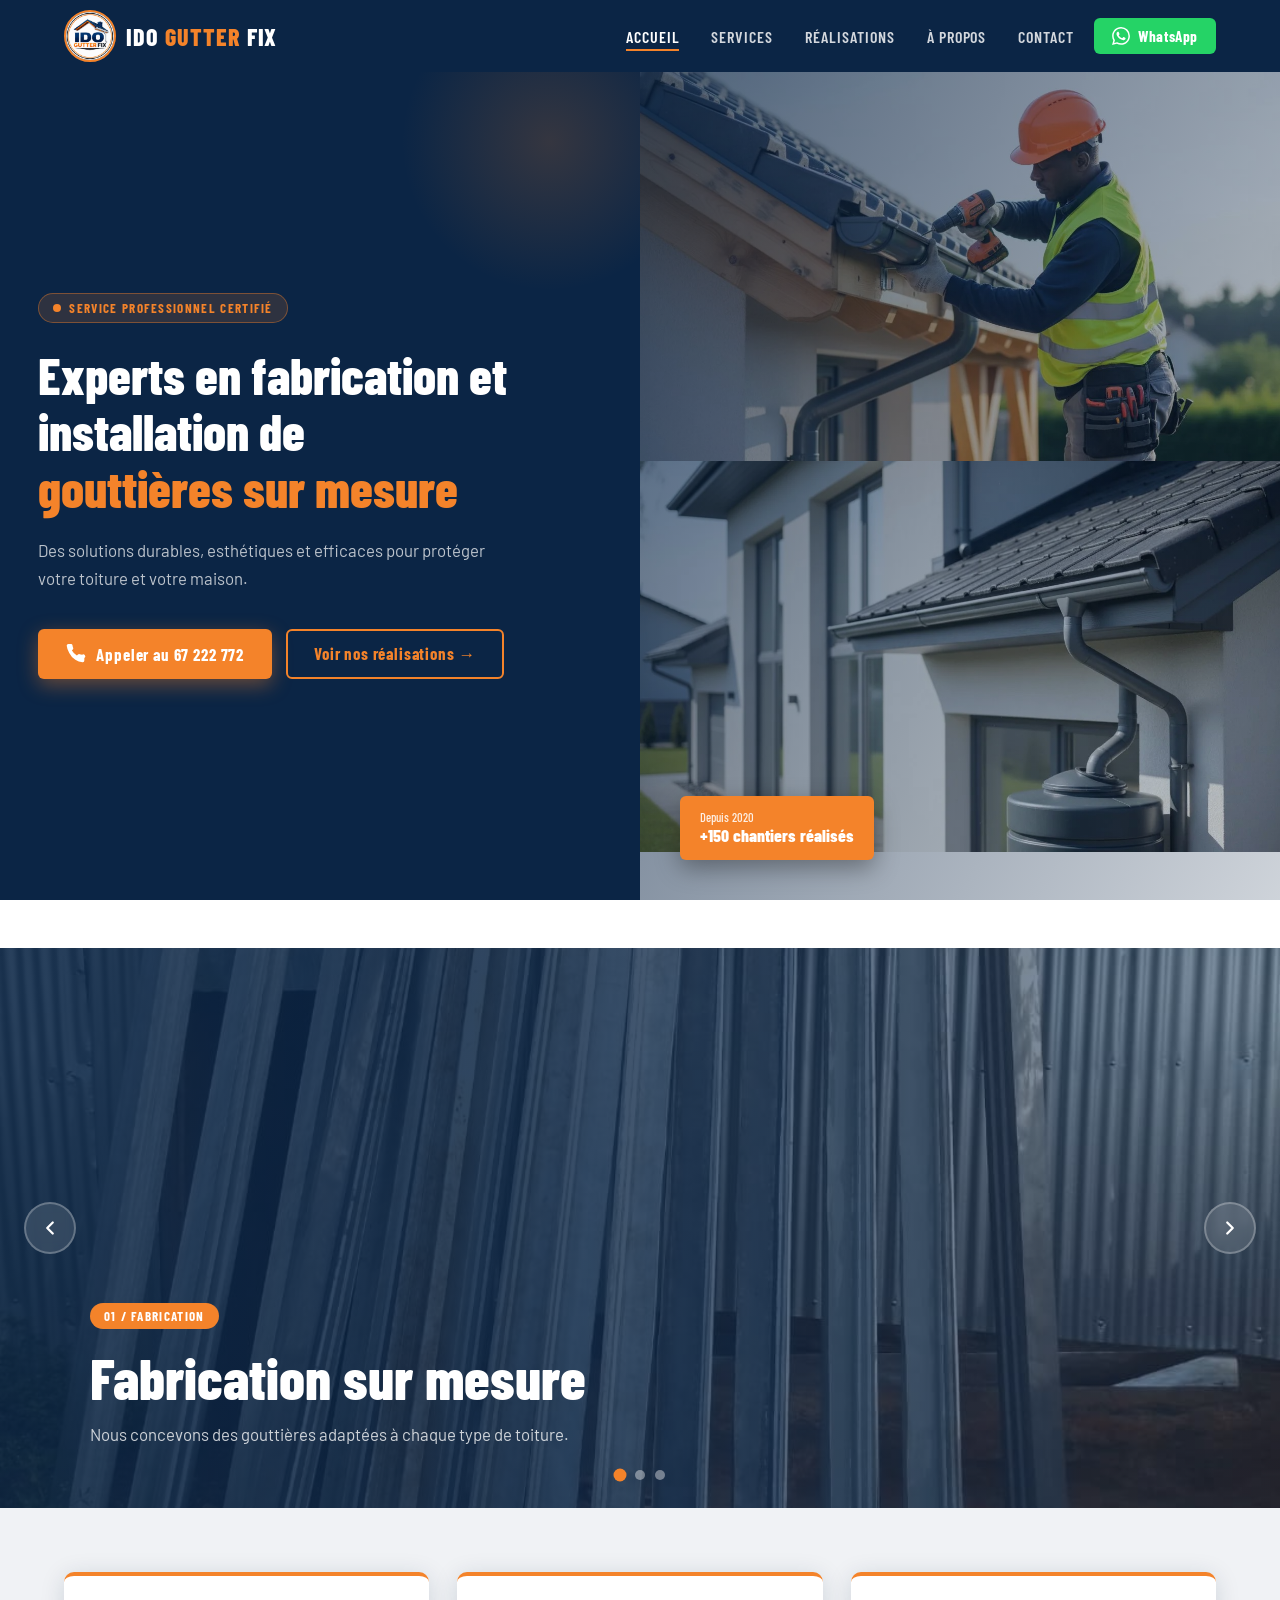
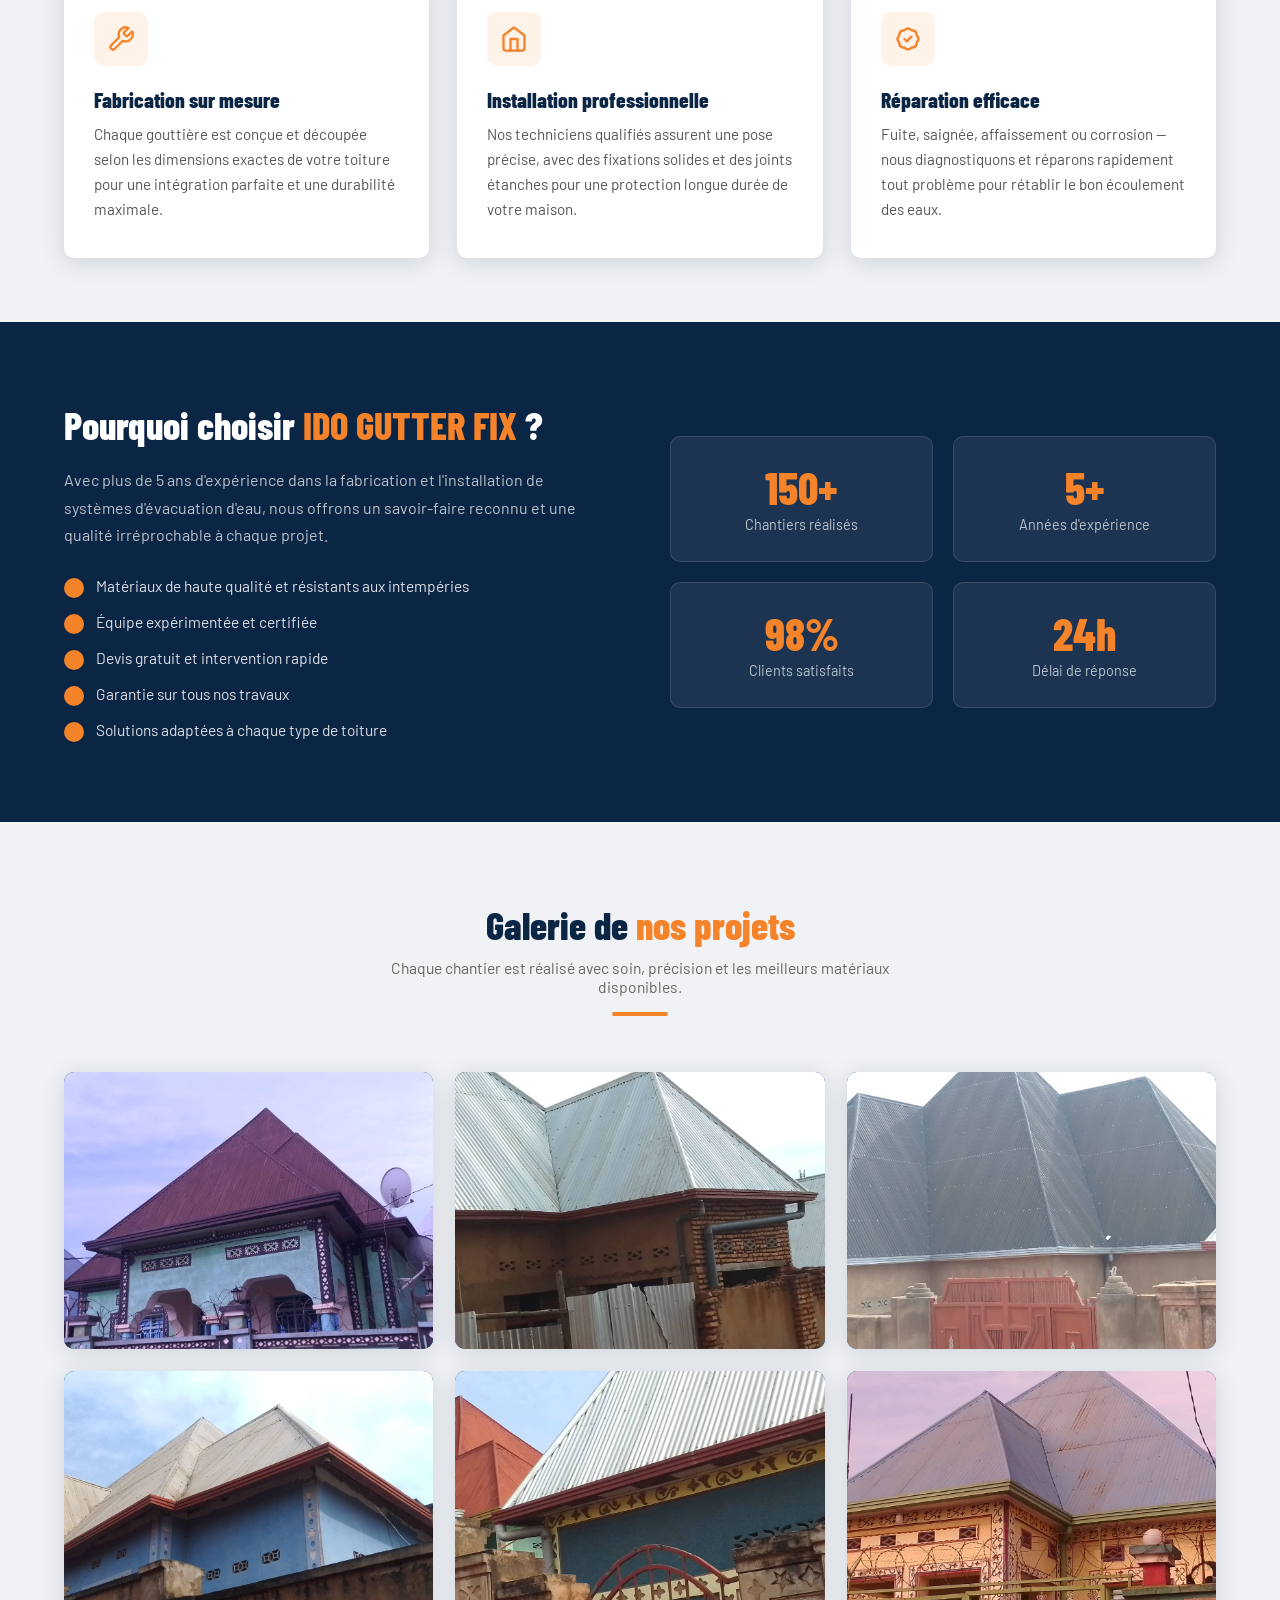
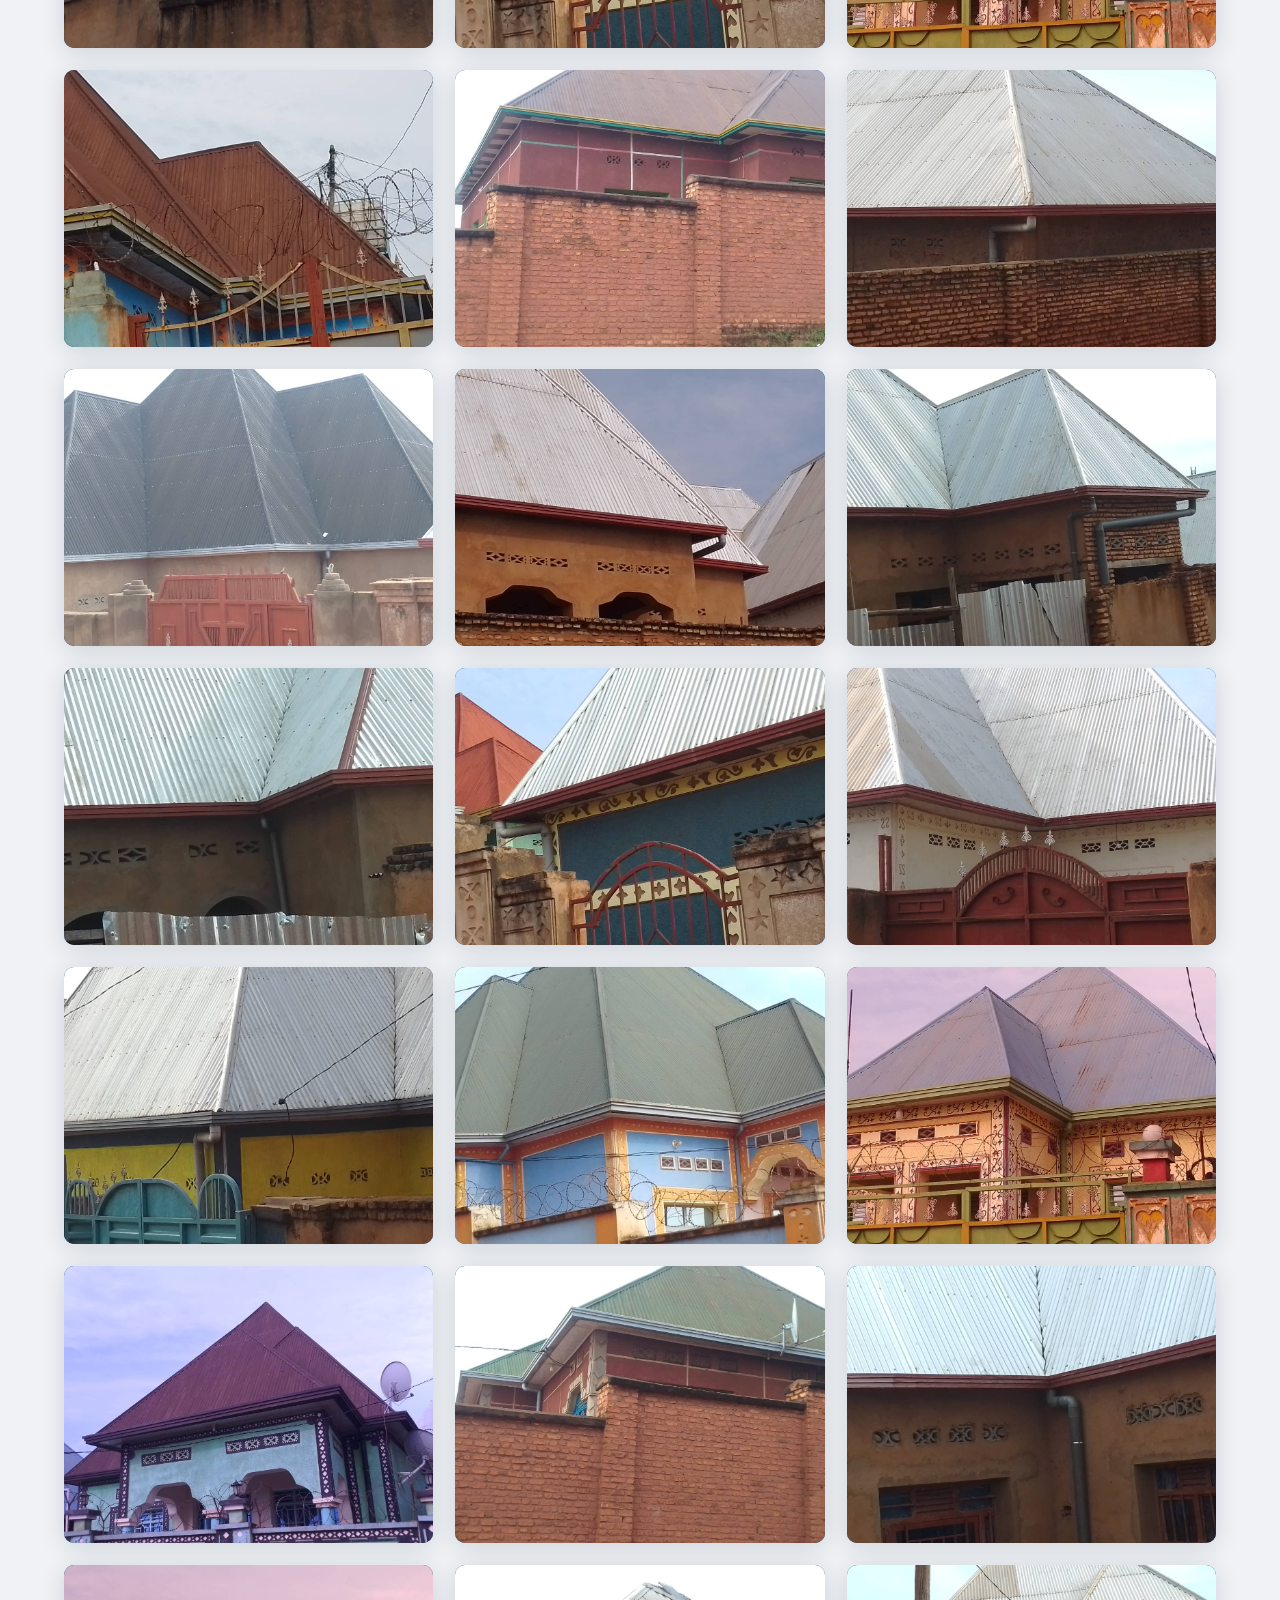
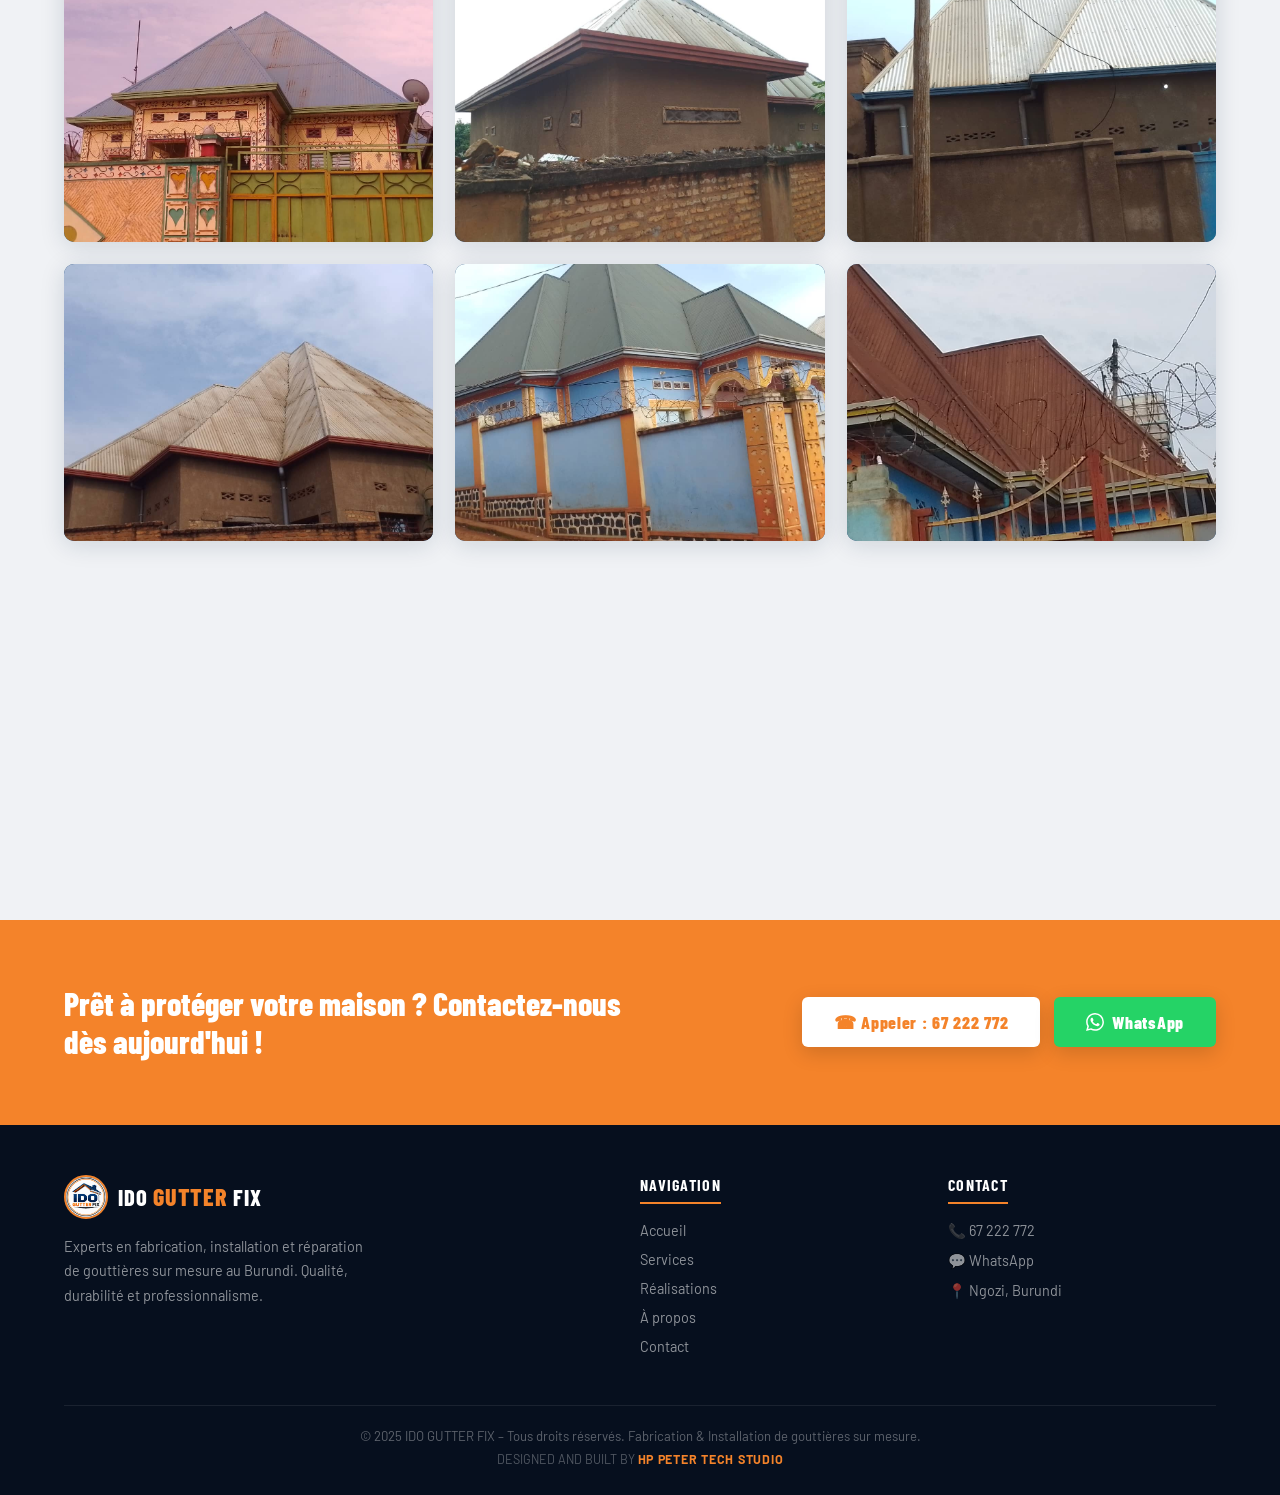
==== commit ed841d31: "logo compressed for mobile appearance" ====
--- a/index.html
+++ b/index.html
@@ -8,7 +8,7 @@
     <meta property="og:url" content="https://idonice.vercel.app/">
     <meta property="og:title" content="IDO GUTTER FIX | Experts en gouttières sur mesure">
     <meta property="og:description" content="Des solutions durables, esthétiques et efficaces pour protéger votre toiture et votre maison.">
-    <meta property="og:image" content="https://idonice.vercel.app/images/idoGutterFixLogo.png">
+    <meta property="og:image" content="https://idonice.vercel.app/images/idoGutterFixLogo.jpg">
 
 
     <title>IDO GUTTER FIX – Experts en gouttières sur mesure</title>
@@ -16,7 +16,7 @@
       href="https://fonts.googleapis.com/css2?family=Barlow+Condensed:wght@400;600;700;800&family=Barlow:wght@400;500;600&display=swap"
       rel="stylesheet"
     />
-    <link rel="icon" href="images/idoGutterFixLogo.png" />
+    <link rel="icon" href="images/idoGutterFixLogo.jpg" />
     <link rel="stylesheet" href="styles/index.css" />
     <!-- Gallery styles (reused from projects/realisations pages) -->
     <link rel="stylesheet" href="styles/realisations.css" />
@@ -35,7 +35,7 @@
           "
         >
           <img
-            src="images/idoGutterFixLogo.png"
+            src="images/idoGutterFixLogo.jpg"
             alt="IDO GUTTER FIX Logo"
             onerror="
               this.style.display = 'none';
@@ -666,7 +666,7 @@
               "
             >
               <img
-                src="images/idoGutterFixLogo.png"
+                src="images/idoGutterFixLogo.jpg"
                 alt="IDO GUTTER FIX"
                 style="
                   height: 44px;
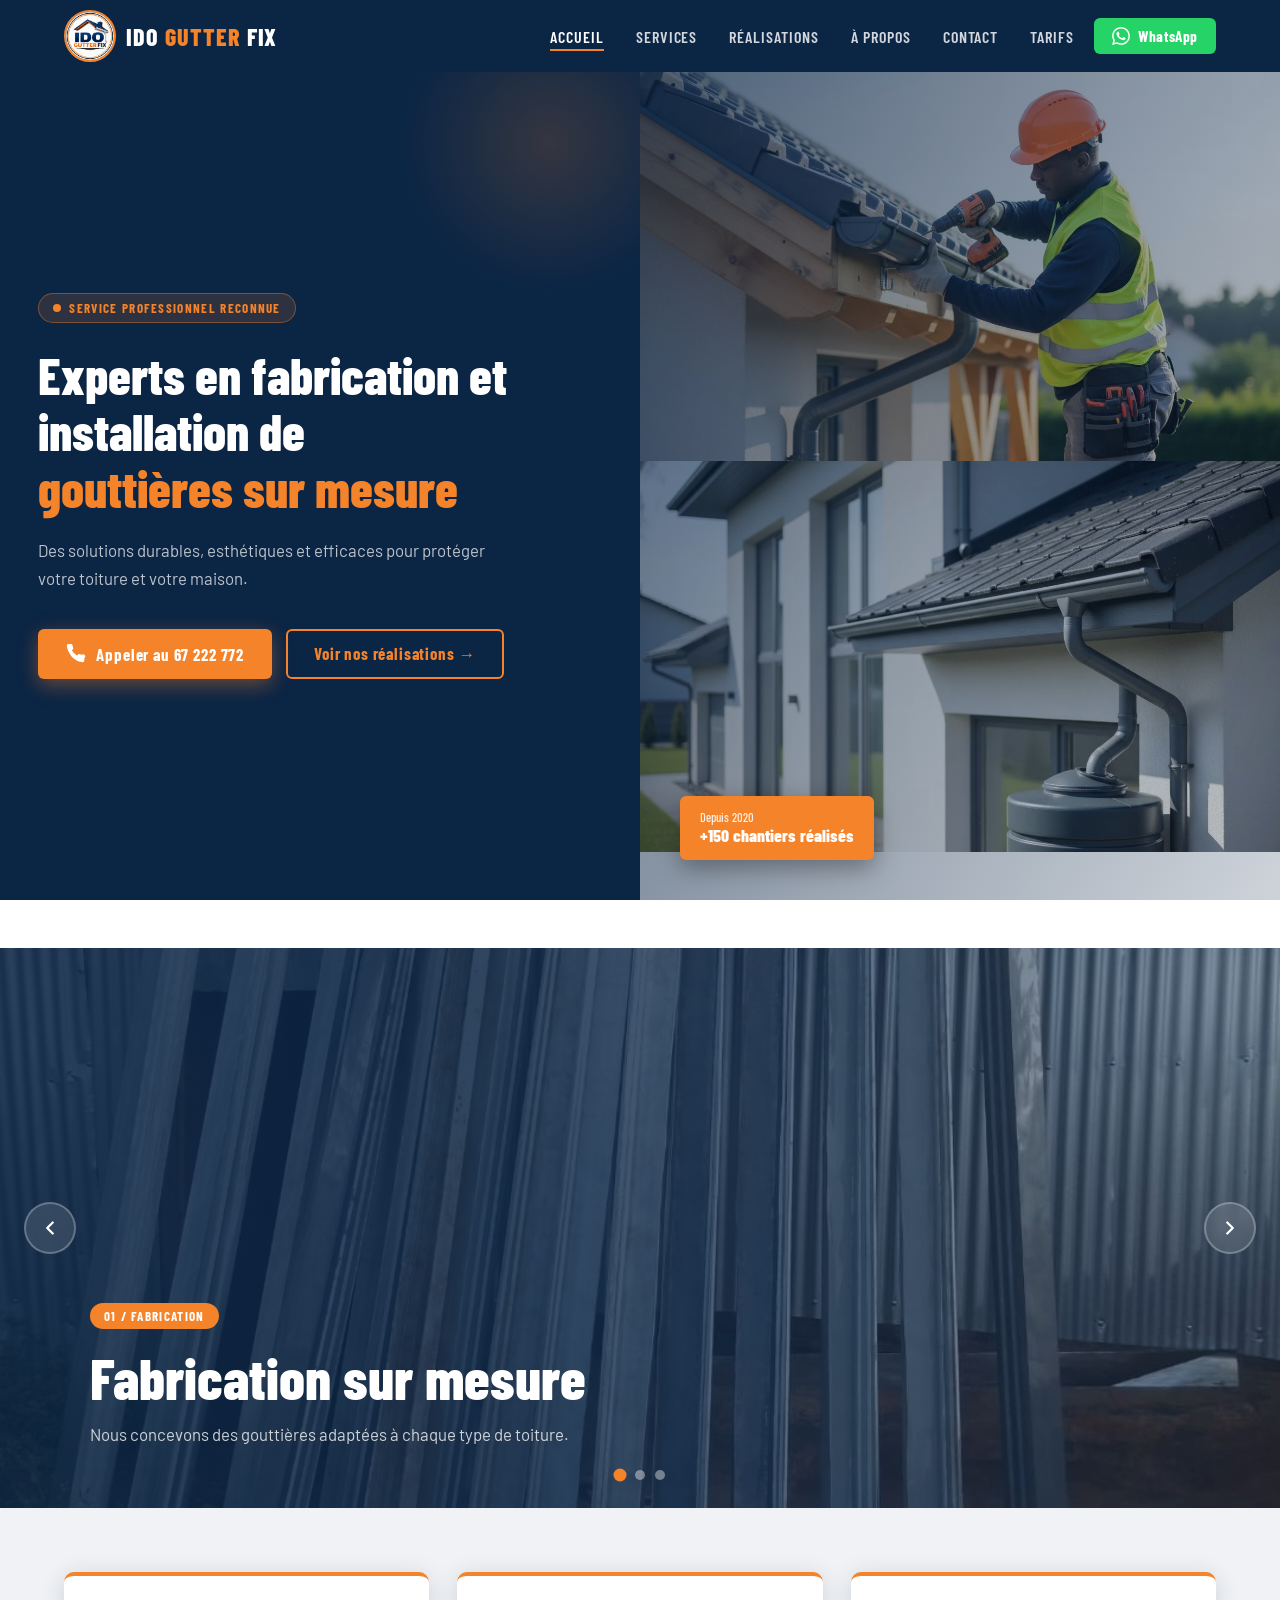
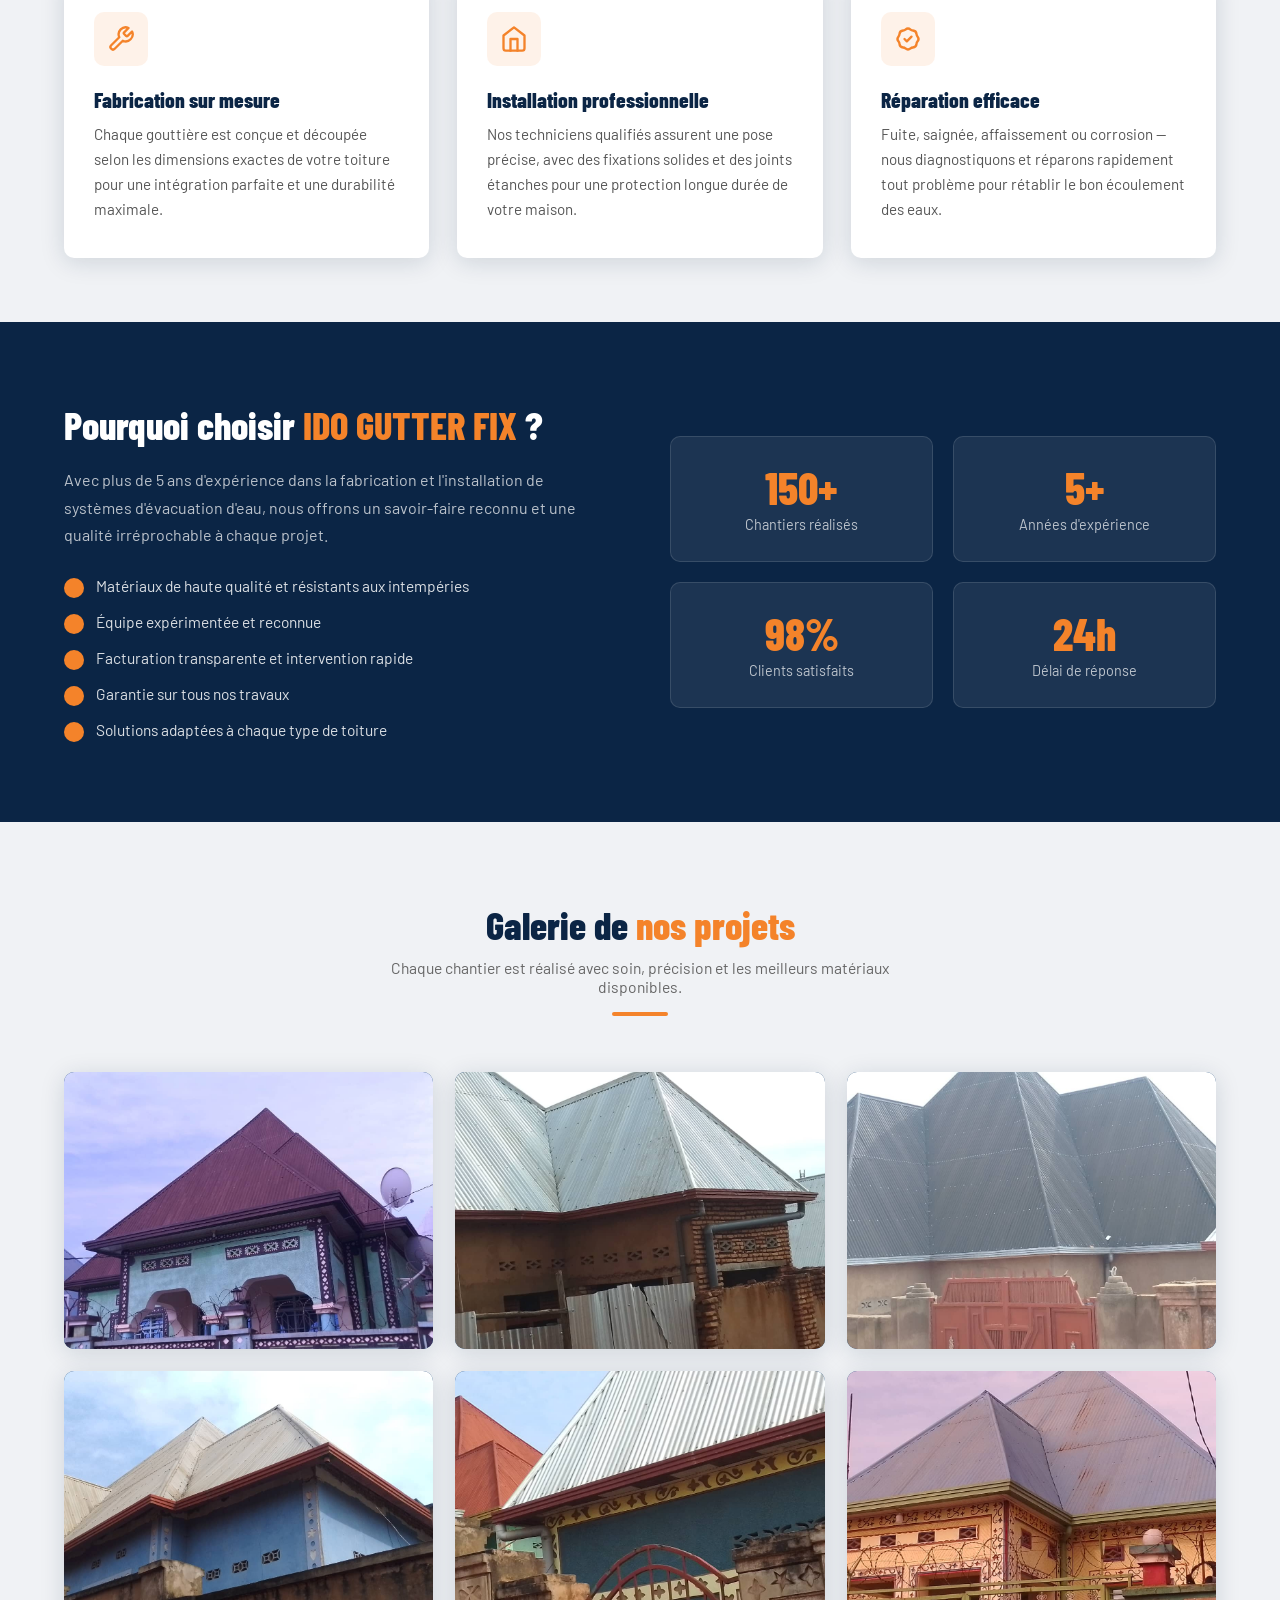
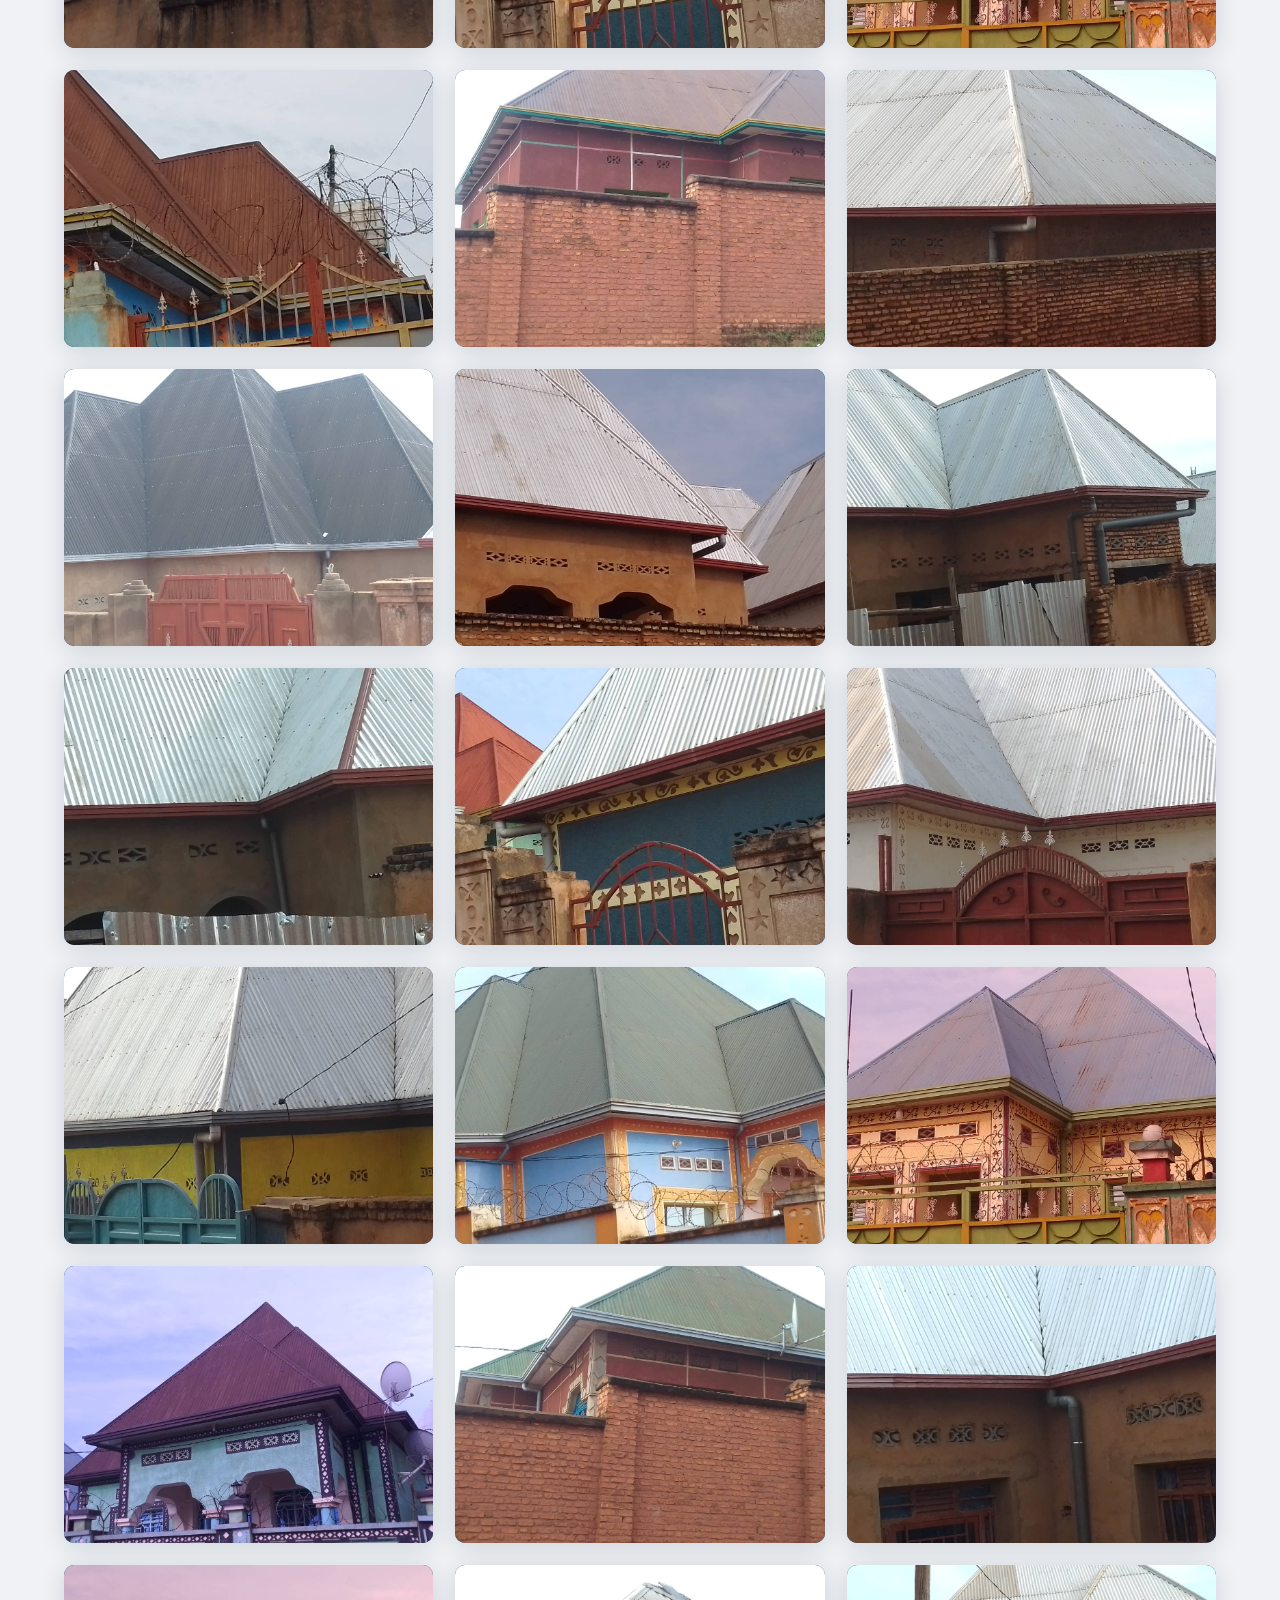
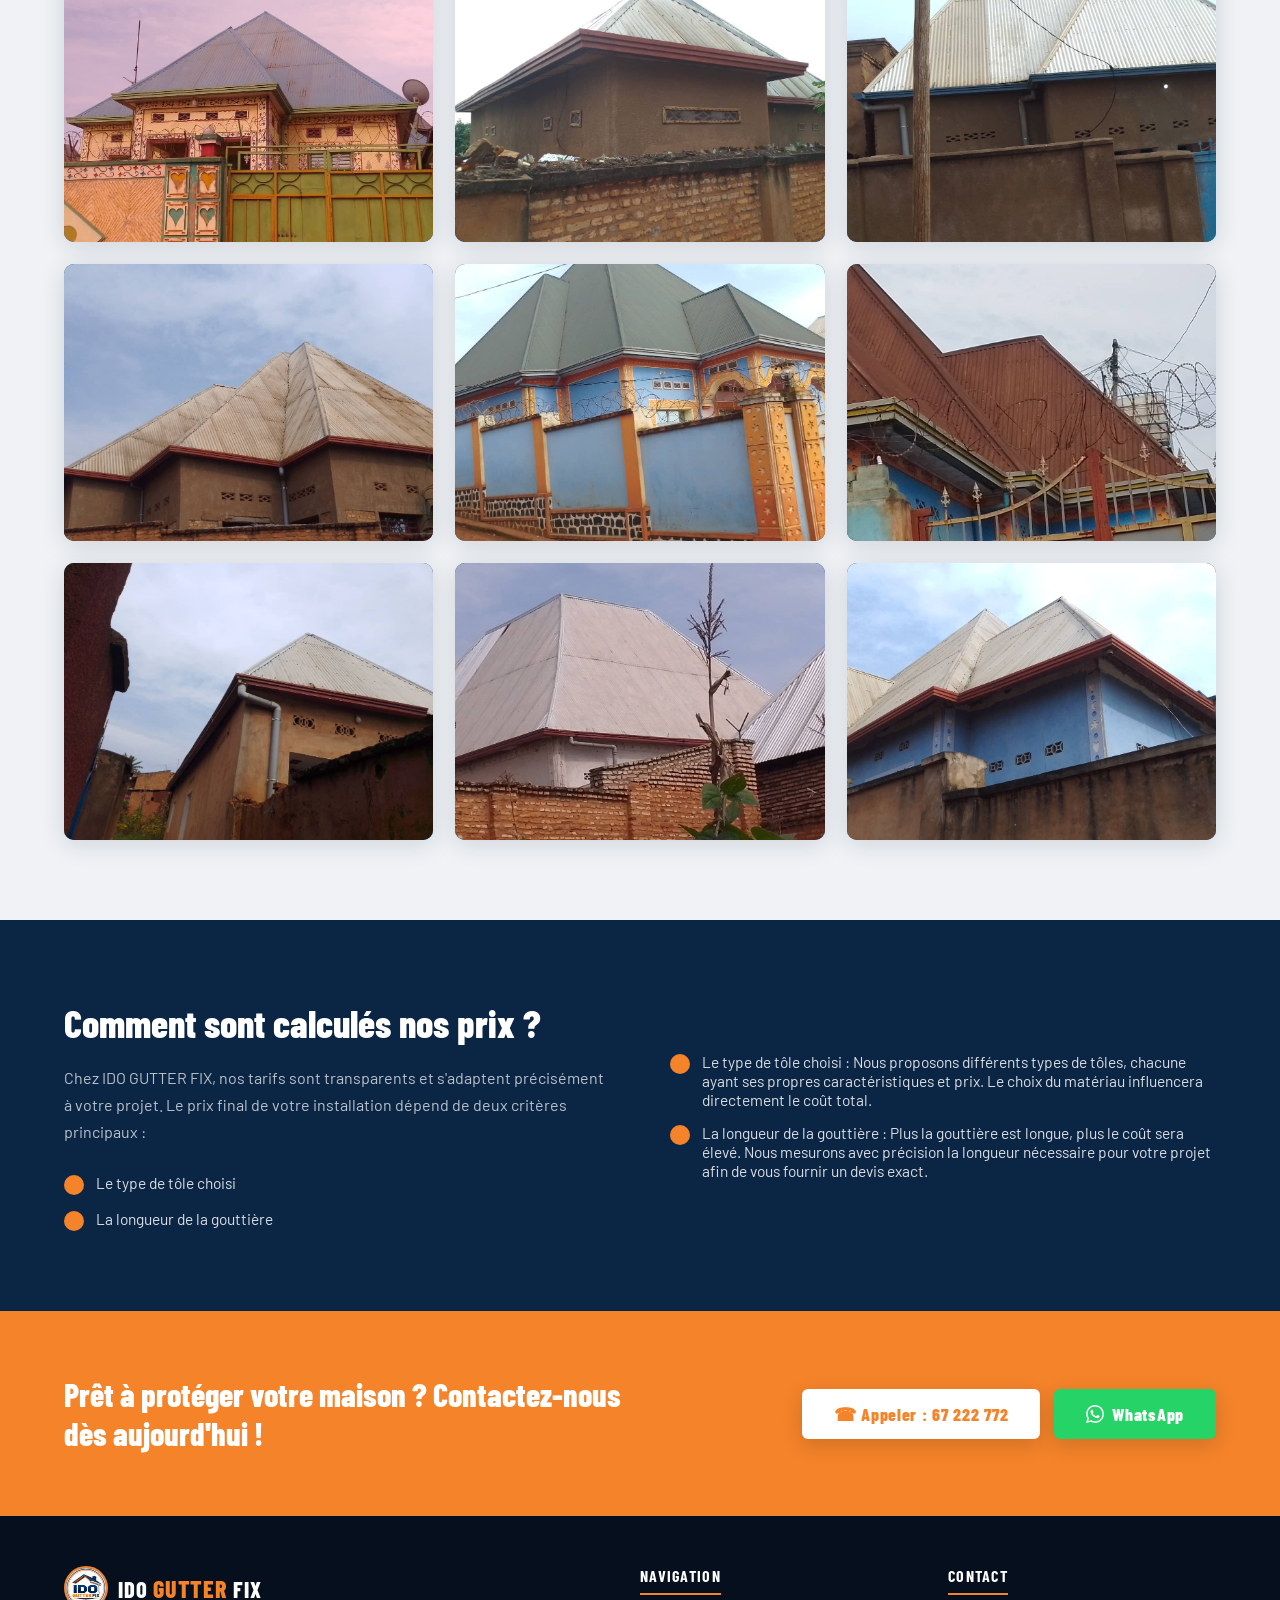
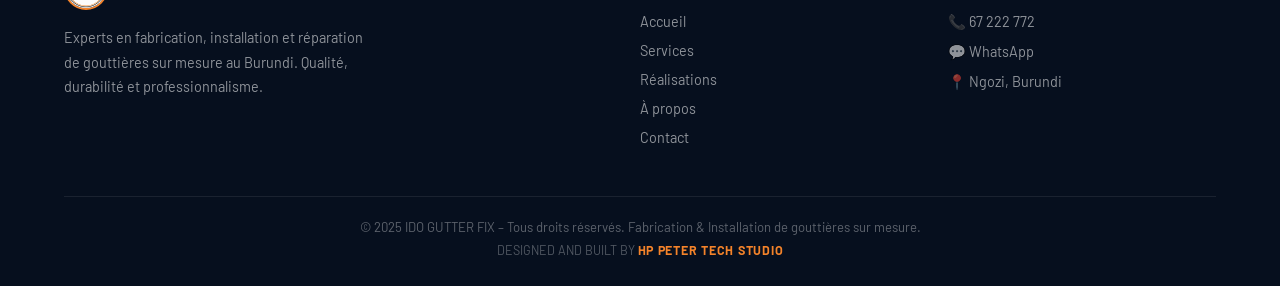
==== commit 02295eb7: "tarifs section added" ====
--- a/index.html
+++ b/index.html
@@ -59,6 +59,7 @@
           <li><a href="realisations.html">Réalisations</a></li>
           <li><a href="#apropos">À propos</a></li>
           <li><a href="#contact">Contact</a></li>
+          <li><a href="#tarifs">Tarifs</a></li>
         </ul>
       </div>
       <a
@@ -81,7 +82,7 @@
     <section class="hero">
       <div class="hero-text">
         <div class="hero-badge">
-          <span></span> Service professionnel certifié
+          <span></span> Service professionnel reconnue
         </div>
         <h1 class="hero-title">
           Experts en fabrication et installation de
@@ -234,8 +235,8 @@
         </p>
         <ul class="why-list">
           <li>Matériaux de haute qualité et résistants aux intempéries</li>
-          <li>Équipe expérimentée et certifiée</li>
-          <li>Devis gratuit et intervention rapide</li>
+          <li>Équipe expérimentée et reconnue</li>
+          <li>Facturation transparente et intervention rapide</li>
           <li>Garantie sur tous nos travaux</li>
           <li>Solutions adaptées à chaque type de toiture</li>
         </ul>
@@ -593,6 +594,29 @@
       </div><!-- /gallery-grid -->
     </section><!-- /gallery-section -->
 
+
+<!-- ════ TARIFS ════ -->
+<section class="why-section" id="tarifs">
+      <div class="why-text">
+        <h2>Comment sont calculés nos prix ?</h2>
+        <p>
+         Chez IDO GUTTER FIX, nos tarifs sont transparents et s'adaptent précisément à votre projet. 
+         Le prix final de votre installation dépend de deux critères principaux :
+        </p>
+        <ul class="why-list">
+          <li>Le type de tôle choisi</li>
+          <li>La longueur de la gouttière</li>
+        </ul>
+      </div>
+      <div>
+        <ul class="why-list">
+          <li>Le type de tôle choisi : Nous proposons différents types de tôles, chacune ayant ses propres caractéristiques et prix. Le choix du matériau influencera directement le coût total.</li>
+          <li>La longueur de la gouttière : Plus la gouttière est longue, plus le coût sera élevé. Nous mesurons avec précision la longueur nécessaire pour votre projet afin de vous fournir un devis exact.</li>
+
+        </ul>
+      </div>
+    </section>
+    
     <!-- ════ LIGHTBOX — s'ouvre quand on clique sur une carte photo ════ -->
     <!--
       Ne modifiez pas ce bloc HTML.
